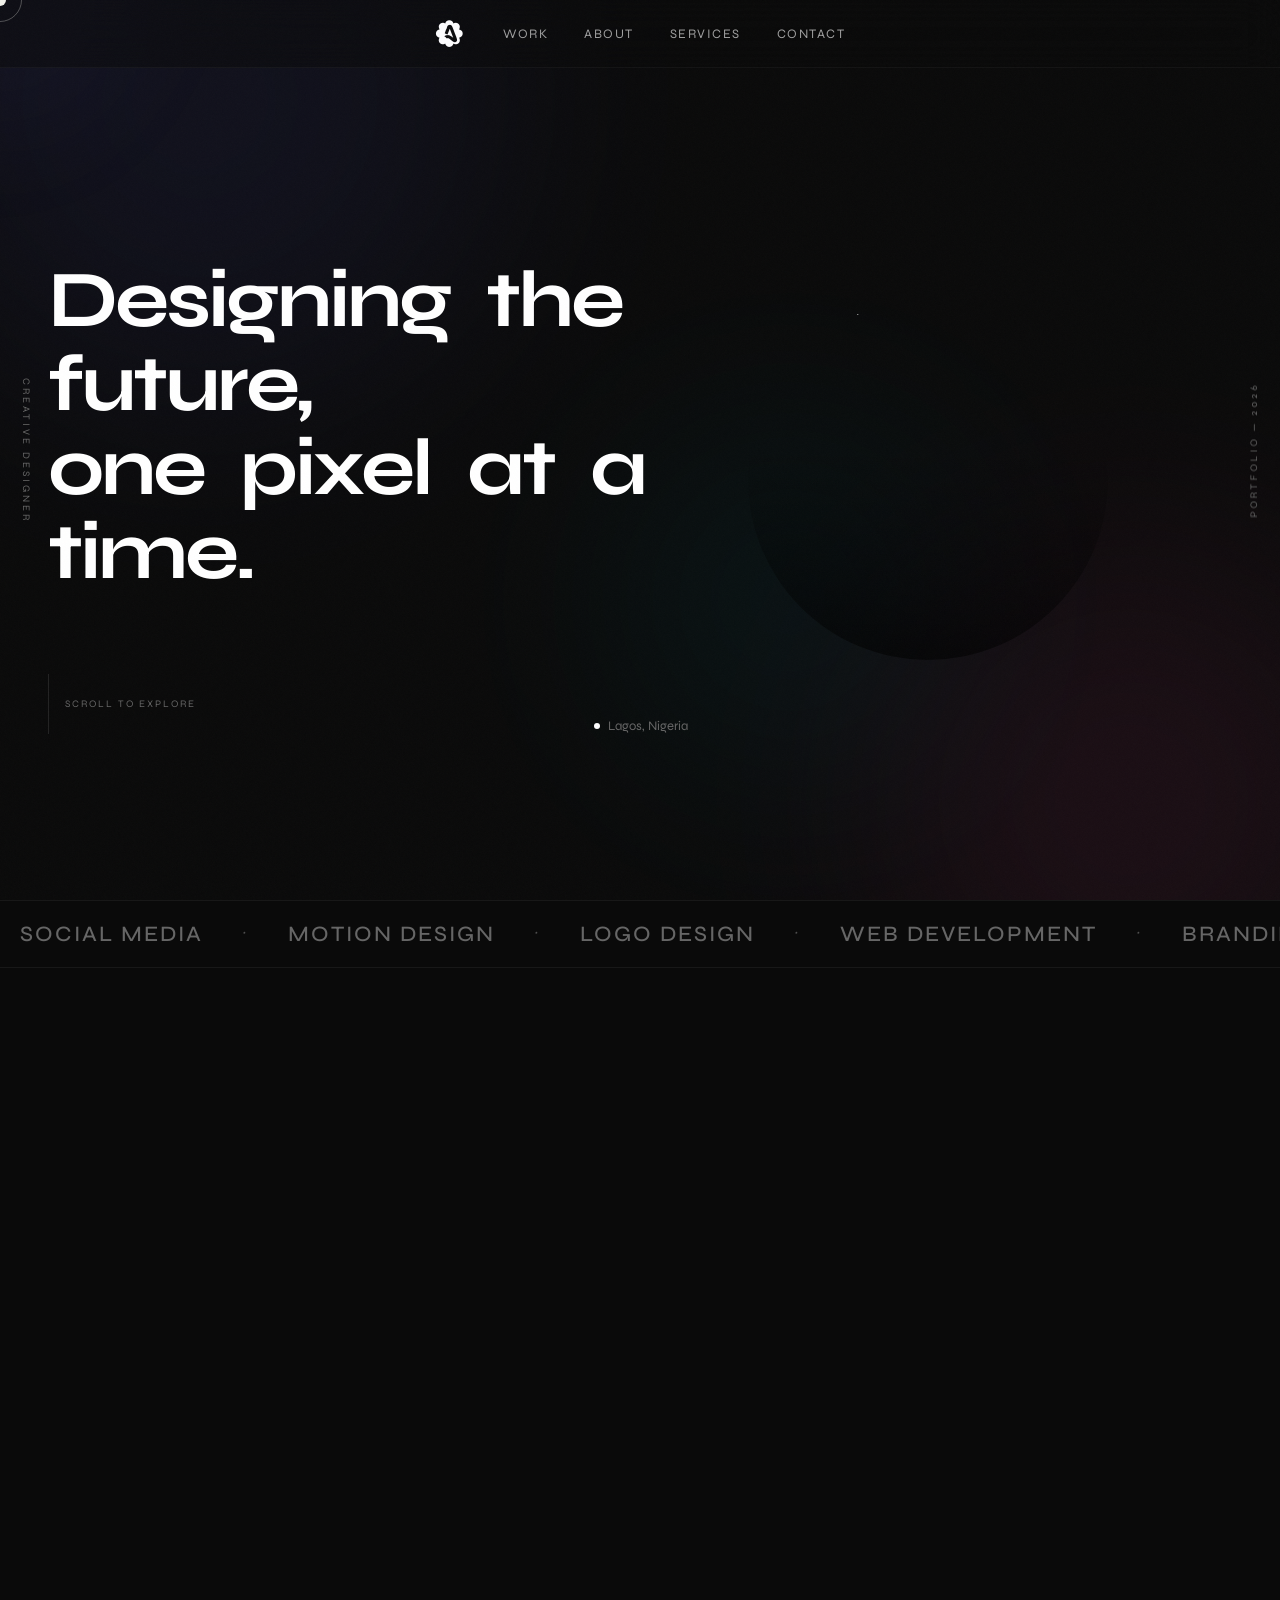
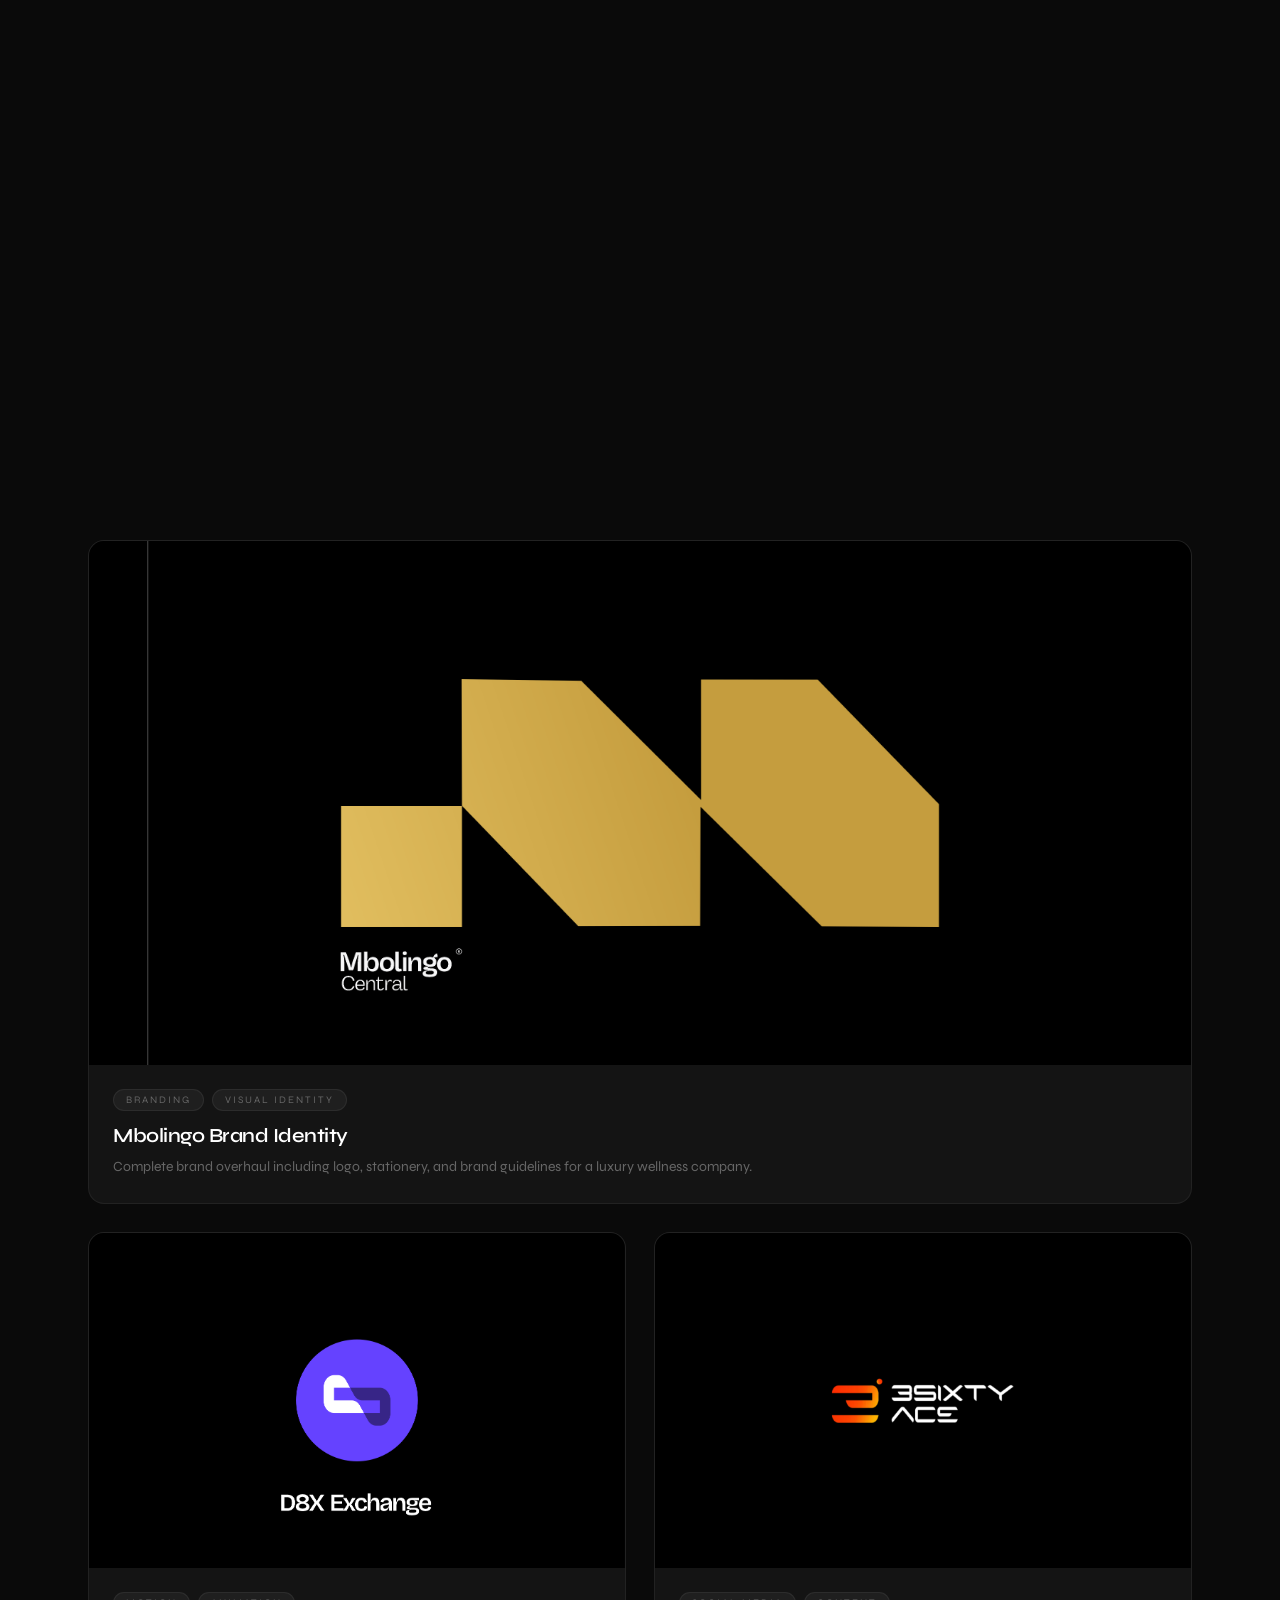
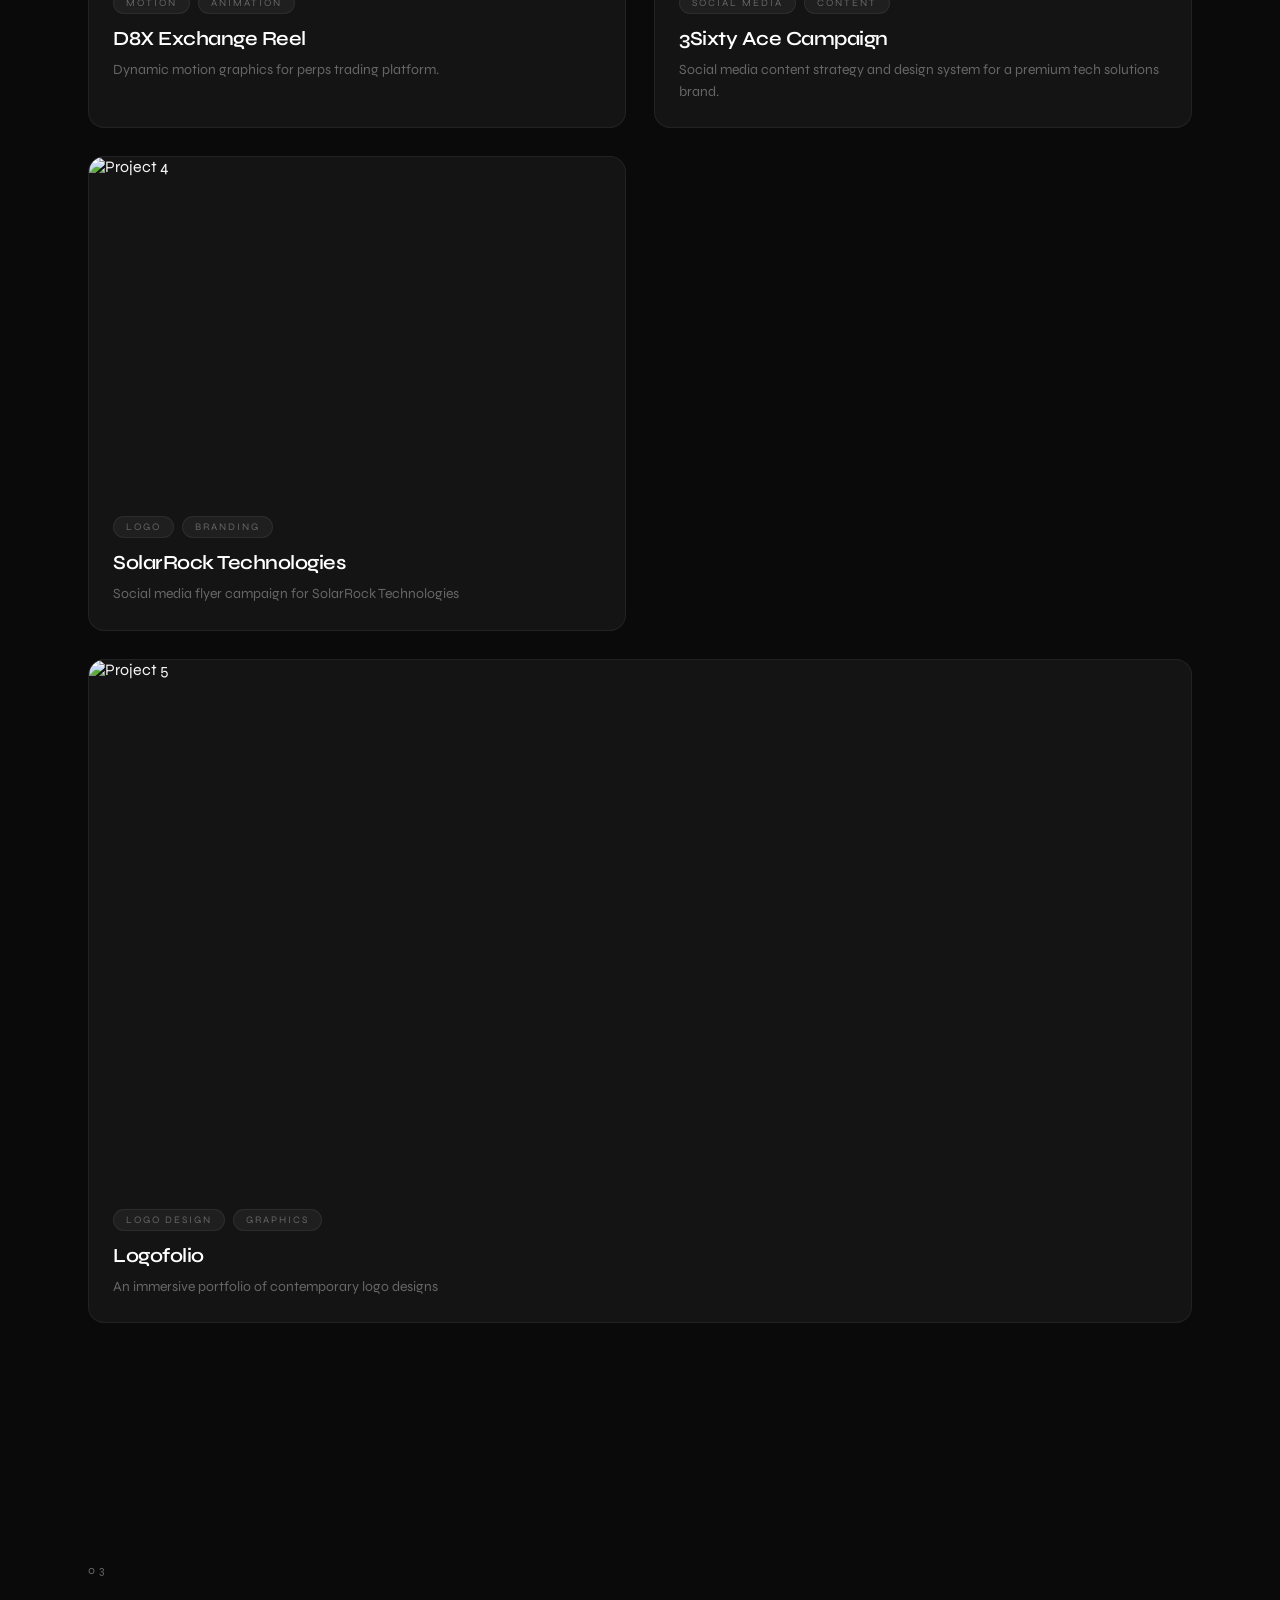
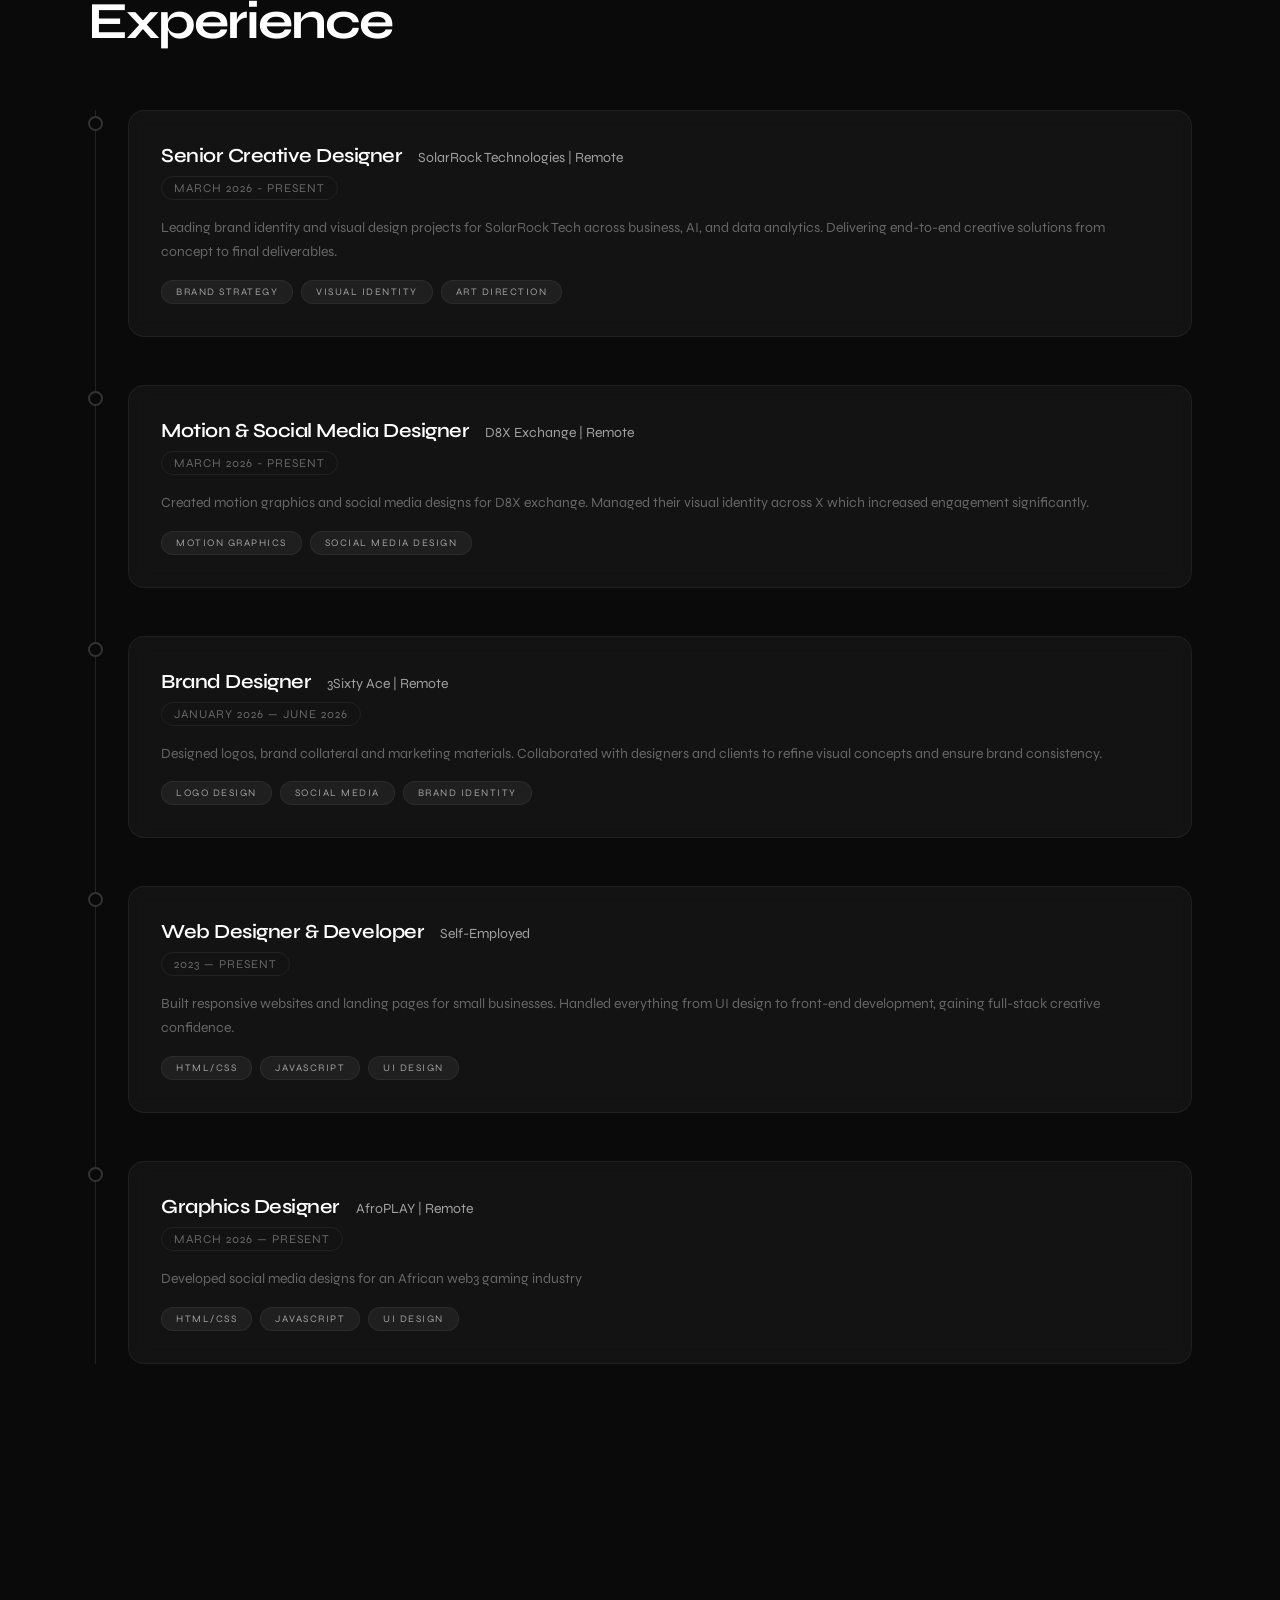
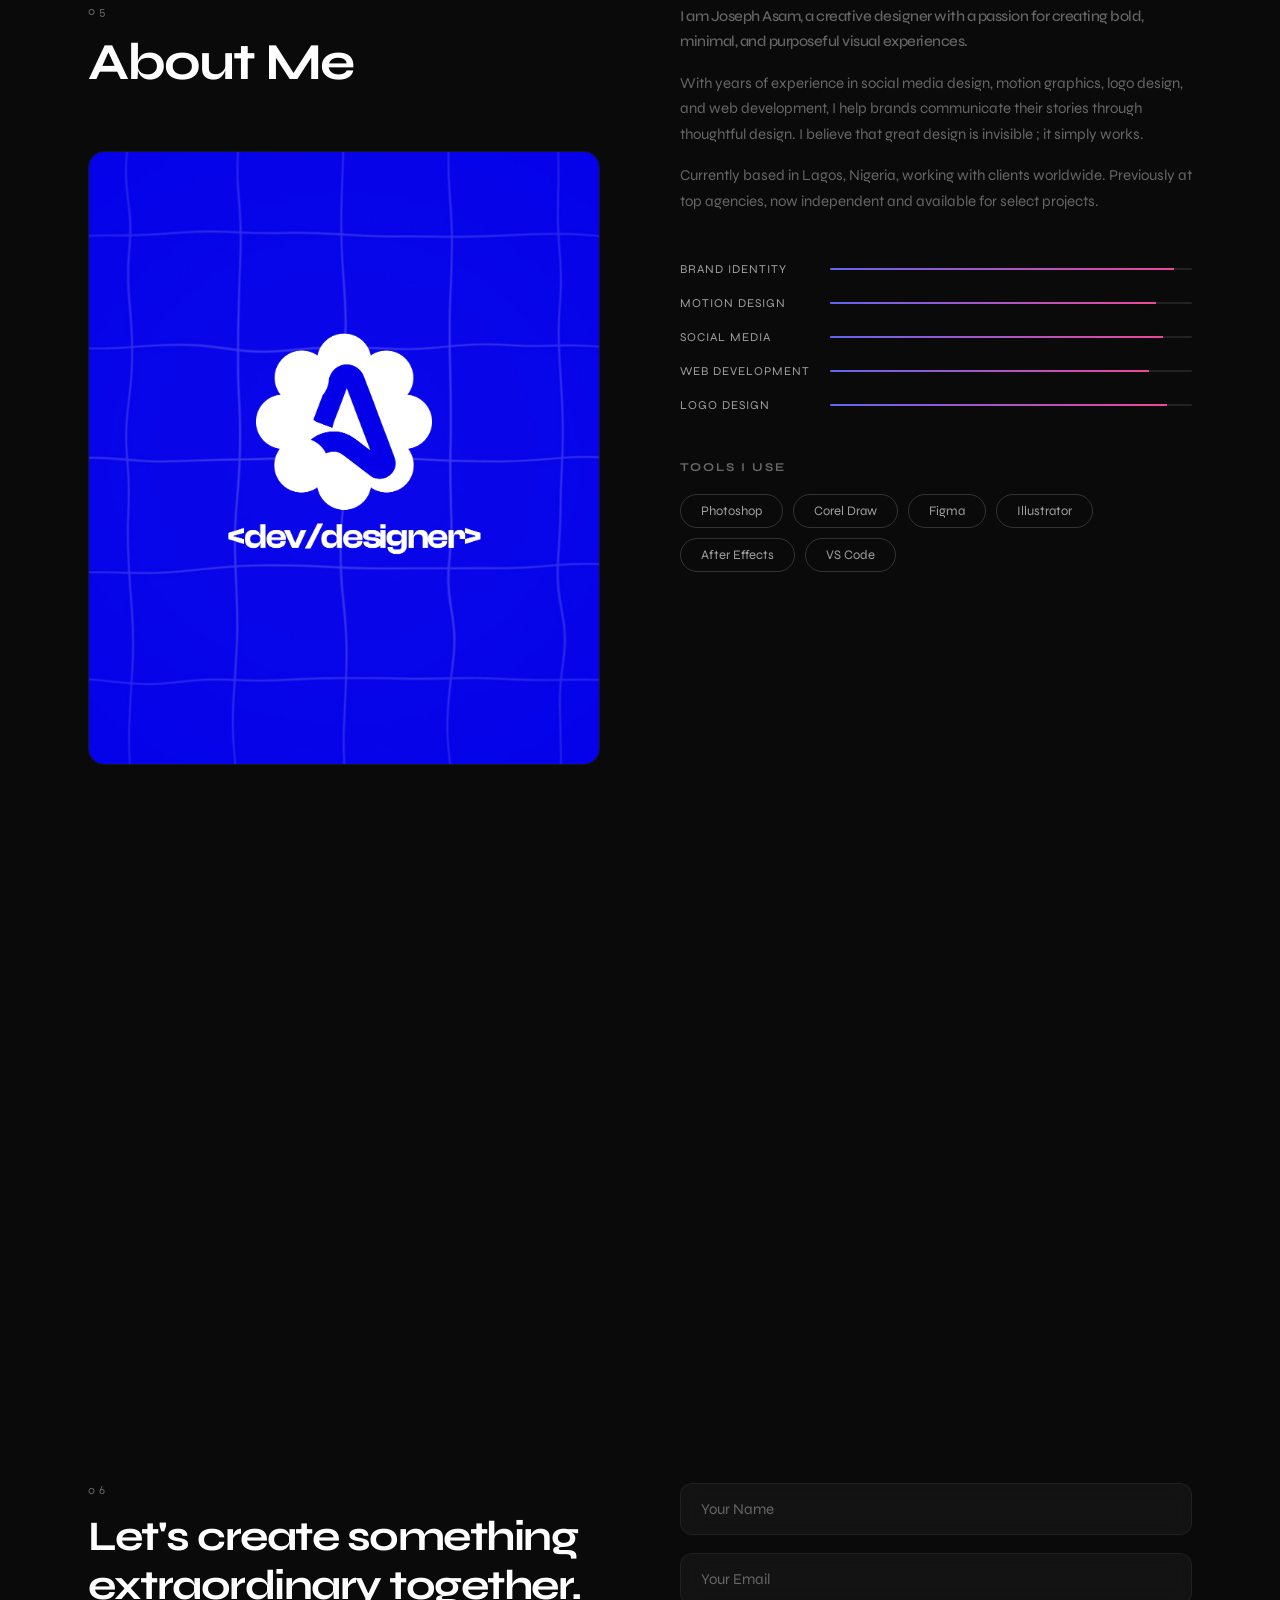
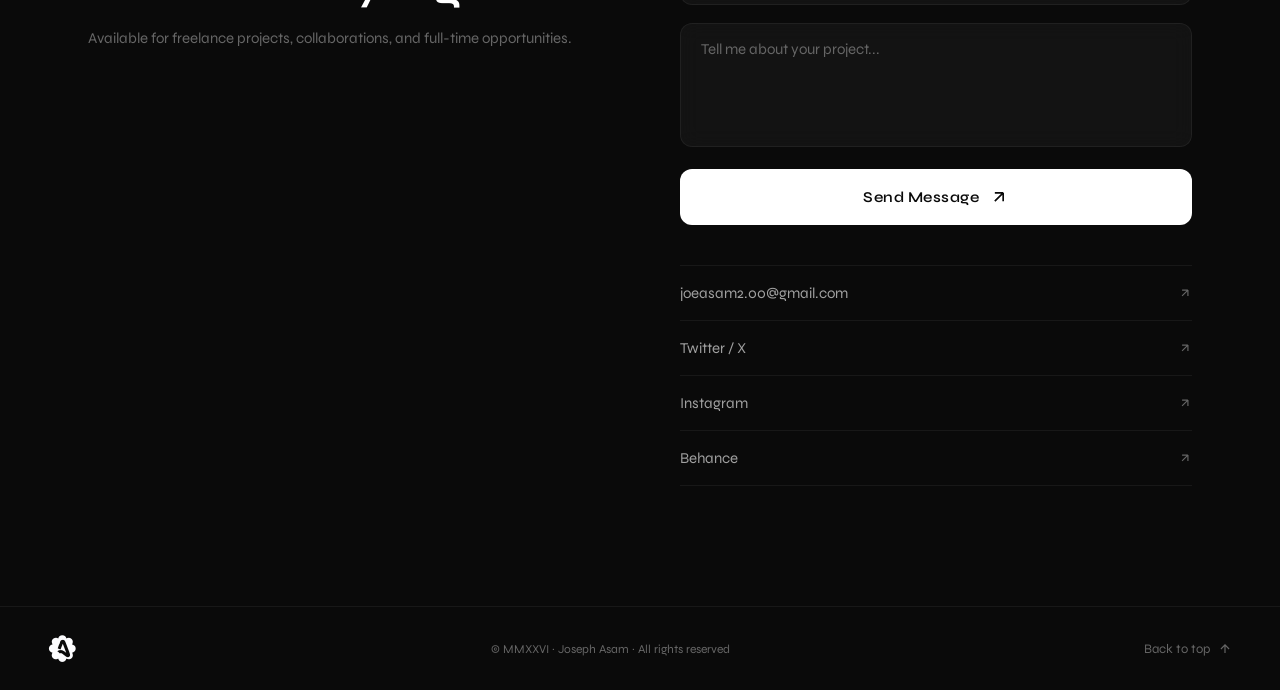
==== index.html @ efc21d0e "tt" ====
<!DOCTYPE html>
<html lang="en">

<head>
  <meta charset="UTF-8" />
  <meta name="viewport" content="width=device-width, initial-scale=1.0" />
  <title>Joseph Asam — Creative Designer | Developer</title>
  <link rel="preconnect" href="https://fonts.googleapis.com">
  <link rel="preconnect" href="https://fonts.gstatic.com" crossorigin>
  <link href="https://fonts.googleapis.com/css2?family=Syne:wght@400..800&display=swap" rel="stylesheet">
  <link rel="stylesheet" href="styles.css" />
</head>

<body>
  <div class="loader" id="loader">
    <div class="loader-inner">
      <div class="loader-line"></div>
      <span class="loader-text" data-text="LOADING">LOADING</span>
    </div>
  </div>

  <div class="cursor" id="cursor">
    <div class="cursor-dot"></div>
  </div>
  <div class="cursor-follower" id="cursor-follower"></div>
  <div class="noise-overlay"></div>
  <div class="glow-orb" id="glow-orb"></div>

  <header class="nav" id="nav">
    <a href="index.html" class="nav-logo magnetic" data-strength="2"><img src="/me-logo.png" alt="" width="50px"></a>
    <nav class="nav-links" id="nav-links">
      <a href="#work" class="nav-link magnetic" data-strength="20">Work</a>
      <a href="#about" class="nav-link magnetic" data-strength="20">About</a>
      <a href="#services" class="nav-link magnetic" data-strength="20">Services</a>
      <a href="#contact" class="nav-link magnetic" data-strength="20">Contact</a>
    </nav>
    <button class="nav-hamburger" id="nav-hamburger" aria-label="Toggle menu">
      <span class="hamburger-line"></span>
      <span class="hamburger-line"></span>
    </button>
  </header>

  <div class="mobile-menu" id="mobile-menu">
    <div class="mobile-menu-inner">
      <a href="#work" class="mobile-link">Work</a>
      <a href="#about" class="mobile-link">About</a>
      <a href="#services" class="mobile-link">Services</a>
      <a href="#contact" class="mobile-link">Contact</a>
      <div class="mobile-menu-footer">
        <a href="mailto:joeasam2.00@gmail.com">joeasam2.00@gmail.com</a>
        <div class="mobile-socials">
          <a href="https://x.com/asam_onchain/" target="_blank">Twitter</a>
          <a href="https://www.instagram.com/asam.onchain/" target="_blank">Instagram</a>
          <a href="https://www.behance.net/joeasam1" target="_blank">Behance</a>
        </div>
      </div>
    </div>
  </div>

  <div class="side-text side-text-left">CREATIVE DESIGNER</div>
  <div class="side-text side-text-right">PORTFOLIO — 2026</div>

  <main>
    <section class="hero" id="hero">
      <div class="hero-bg-shapes">
        <div class="hero-shape hero-shape-1"></div>
        <div class="hero-shape hero-shape-2"></div>
        <div class="hero-shape hero-shape-3"></div>
      </div>
      <div class="hero-content">
        <div class="hero-tag anim-reveal">
          <!-- <span class="hero-tag-line"></span> -->
          <!-- <span>Joseph Asam — Creative Designer & Visual Storyteller</span> -->
        </div>
        <h1 class="hero-title">
          <span class="hero-line anim-reveal">
            <span class="hero-word">Designing</span>
            <span class="hero-word">the</span>
            <span class="hero-word">future,</span>
          </span>
          <span class="hero-line anim-reveal">
            <span class="hero-word">one</span>
            <span class="hero-word">pixel</span>
            <span class="hero-word">at</span>
            <span class="hero-word">a</span>
            <span class="hero-word">time.</span>
          </span>
        </h1>
        <div class="hero-bottom">
          <div class="hero-scroll anim-reveal">
            <div class="scroll-indicator">
              <span class="scroll-line"></span>
            </div>
            <span>Scroll to explore</span>
          </div>
          <div class="hero-location anim-reveal">
            <span class="location-dot"></span>
            Lagos, Nigeria
          </div>
        </div>
      </div>
      
      <div class="hero-image-wrapper anim-reveal">
        <div class="hero-image magnetic" data-strength="40">
          <img src="/ME.png" alt="Joseph Asam" />
          <div class="hero-image-overlay"></div>
        </div>
      </div>


    </section>

    <div class="marquee-section">
      <div class="marquee-track">
        <div class="marquee-content">
          <span>SOCIAL MEDIA</span><span class="marquee-dot">*</span>
          <span>MOTION DESIGN</span><span class="marquee-dot">*</span>
          <span>LOGO DESIGN</span><span class="marquee-dot">*</span>
          <span>WEB DEVELOPMENT</span><span class="marquee-dot">*</span>
          <span>BRANDING</span><span class="marquee-dot">*</span>
          <span>UI/UX DESIGN</span><span class="marquee-dot">*</span>
          <span>SOCIAL MEDIA</span><span class="marquee-dot">*</span>
          <span>MOTION DESIGN</span><span class="marquee-dot">*</span>
          <span>LOGO DESIGN</span><span class="marquee-dot">*</span>
          <span>WEB DEVELOPMENT</span><span class="marquee-dot">*</span>
          <span>BRANDING</span><span class="marquee-dot">*</span>
          <span>UI/UX DESIGN</span><span class="marquee-dot">*</span>
        </div>
      </div>
    </div>

    <section class="section services-section" id="services">
      <div class="section-header">
        <span class="section-number anim-reveal">01</span>
        <h2 class="section-title anim-reveal">What I Do</h2>
      </div>
      <div class="services-grid">
        <div class="service-card anim-reveal">
          <div class="service-icon">
            <svg width="32" height="32" viewBox="0 0 24 24" fill="none" stroke="currentColor" stroke-width="1.5">
              <rect x="3" y="3" width="18" height="18" rx="2" />
              <circle cx="8.5" cy="8.5" r="1.5" />
              <path d="M21 15l-5-5L5 21" />
            </svg>
          </div>
          <h3 class="service-title">Social Media Design</h3>
          <p class="service-desc">Eye-catching posts, stories, reels, and social media strategies that elevate your
            brand presence across all platforms.</p>
        </div>
        <div class="service-card anim-reveal">
          <div class="service-icon">
            <svg width="32" height="32" viewBox="0 0 24 24" fill="none" stroke="currentColor" stroke-width="1.5">
              <polygon points="23 7 16 12 23 17 23 7" />
              <rect x="1" y="5" width="15" height="14" rx="2" />
            </svg>
          </div>
          <h3 class="service-title">Motion Design</h3>
          <p class="service-desc">Dynamic animations, video intros, transitions, and motion graphics that bring your
            brand to life with fluid movement.</p>
        </div>
        <div class="service-card anim-reveal">
          <div class="service-icon">
            <svg width="32" height="32" viewBox="0 0 24 24" fill="none" stroke="currentColor" stroke-width="1.5">
              <circle cx="12" cy="12" r="10" />
              <line x1="2" y1="12" x2="22" y2="12" />
              <path d="M12 2a15.3 15.3 0 0 1 4 10 15.3 15.3 0 0 1-4 10 15.3 15.3 0 0 1-4-10 15.3 15.3 0 0 1 4-10z" />
            </svg>
          </div>
          <h3 class="service-title">Logo Design</h3>
          <p class="service-desc">Memorable, versatile logos and full brand identity systems that capture the essence of
            your business and stand the test of time.</p>
        </div>
        <div class="service-card anim-reveal">
          <div class="service-icon">
            <svg width="32" height="32" viewBox="0 0 24 24" fill="none" stroke="currentColor" stroke-width="1.5">
              <polyline points="16 18 22 12 16 6" />
              <polyline points="8 6 2 12 8 18" />
              <line x1="14" y1="4" x2="10" y2="20" />
            </svg>
          </div>
          <h3 class="service-title">Web Development</h3>
          <p class="service-desc">Fast, responsive, and visually stunning websites built with modern technologies that
            convert visitors into customers.</p>
        </div>
      </div>
    </section>

    <section class="section work-section" id="work">
      <div class="section-header">
        <span class="section-number anim-reveal">02</span>
        <h2 class="section-title anim-reveal">Selected Work</h2>
      </div>
      <div class="projects-grid">
        <a href="project.html?id=mbolingo" class="project-card project-card-large anim-reveal">
          <div class="project-image">
            <img src="/Mbolingo-BRAND GUIDE-cover.png" alt="Project 1" />
            <div class="project-image-overlay">
              <span class="project-view">View Project</span>
            </div>
          </div>
          <div class="project-info">
            <div class="project-tags">
              <span>Branding</span>
              <span>Visual Identity</span>
            </div>
            <h3 class="project-title magnetic" data-strength="15">Mbolingo Brand Identity</h3>
            <p class="project-desc">Complete brand overhaul including logo, stationery, and brand guidelines for a
              luxury wellness company.</p>
          </div>
        </a>
        <a href="project.html?id=d8x" class="project-card anim-reveal">
          <div class="project-image">
            <img src="/d8x cove.png" alt="Project 2" />
            <div class="project-image-overlay">
              <span class="project-view">View Project</span>
            </div>
          </div>
          <div class="project-info">
            <div class="project-tags">
              <span>Motion</span>
              <span>Animation</span>
            </div>
            <h3 class="project-title magnetic" data-strength="15">D8X Exchange Reel</h3>
            <p class="project-desc">Dynamic motion graphics for perps trading platform.</p>
          </div>
        </a>
        <a href="project.html?id=3sixtyace" class="project-card anim-reveal">
          <div class="project-image">
            <img src="/360-cover.png" alt="Project 3" />
            <div class="project-image-overlay">
              <span class="project-view">View Project</span>
            </div>
          </div>
          <div class="project-info">
            <div class="project-tags">
              <span>Social Media</span>
              <span>Content</span>
            </div>
            <h3 class="project-title magnetic" data-strength="15">3Sixty Ace Campaign</h3>
            <p class="project-desc">Social media content strategy and design system for a premium tech solutions brand.
            </p>
          </div>
        </a>

        <a href="project.html?id=solarrock" class="project-card anim-reveal">
          <div class="project-image">
            <img src="https://placehold.co/800x600/0a0a0a/ffffff?text=SolarRock+Technologies" alt="Project 4" />
            <div class="project-image-overlay">
              <span class="project-view">View Project</span>
            </div>
          </div>

          <div class="project-info">
            <div class="project-tags">
              <span>Logo</span>
              <span>Branding</span>
            </div>
            <h3 class="project-title magnetic" data-strength="15">SolarRock Technologies</h3>
            <p class="project-desc">Social media flyer campaign for SolarRock Technologies</p>
          </div>
        </a>

        <a href="project.html?id=logofolio" class="project-card project-card-large anim-reveal">
          <div class="project-image">
            <img src="./src/img/logo/logofolio.png" alt="Project 5" />
            <div class="project-image-overlay">
              <span class="project-view">View Project</span>
            </div>
          </div>
          <div class="project-info">
            <div class="project-tags">
              <span>Logo Design</span>
              <span>Graphics</span>
            </div>
            <h3 class="project-title magnetic" data-strength="15">Logofolio</h3>
            <p class="project-desc">An immersive portfolio of contemporary logo designs</p>
          </div>
        </a>
      </div>
    </section>

    <!-- EXPERIENCE -->

    <section class="section experience-section" id="experience">
      <div class="section-header">
        <span class="section-number anim-reveal">03</span>
        <h2 class="section-title anim-reveal">Experience</h2>
      </div>
      <div class="experience-timeline">
        <div class="timeline-item anim-reveal">
          <div class="timeline-dot"></div>
          <div class="timeline-content">
            <div class="timeline-header">
              <h3 class="timeline-role">Senior Creative Designer</h3>
              <span class="timeline-company">SolarRock Technologies | Remote</span>
            </div>
            <span class="timeline-date">March 2026 - Present</span>
            <p class="timeline-desc">Leading brand identity and visual design projects for SolarRock Tech across business, AI, and data analytics. Delivering end-to-end creative solutions from concept to final deliverables.</p>
            <div class="timeline-tags">
              <span>Brand Strategy</span>
              <span>Visual Identity</span>
              <span>Art Direction</span>
            </div>
          </div>
        </div>
        <div class="timeline-item anim-reveal">
          <div class="timeline-dot"></div>
          <div class="timeline-content">
            <div class="timeline-header">
              <h3 class="timeline-role">Motion & Social Media Designer</h3>
              <span class="timeline-company">D8X Exchange | Remote</span>
            </div>
            <span class="timeline-date">March 2026 - Present</span>
            <p class="timeline-desc">Created motion graphics and social media designs for D8X exchange. Managed their visual identity across X which increased engagement significantly.</p>
            <div class="timeline-tags">
              <span>Motion Graphics</span>
              <span>Social Media Design</span>
              <!-- <span>Content Creation</span> -->
            </div>
          </div>
        </div>
        <div class="timeline-item anim-reveal">
          <div class="timeline-dot"></div>
          <div class="timeline-content">
            <div class="timeline-header">
              <h3 class="timeline-role">Brand Designer</h3>
              <span class="timeline-company">3Sixty Ace | Remote</span>
            </div>
            <span class="timeline-date">January 2026 — June 2026</span>
            <p class="timeline-desc">Designed logos, brand collateral and marketing materials. Collaborated with designers and clients to refine visual concepts and ensure brand consistency.</p>
            <div class="timeline-tags">
              <span>Logo Design</span>
              <span>Social Media</span>
              <span>Brand Identity</span>
            </div>
          </div>
        </div>

        <div class="timeline-item anim-reveal">
          <div class="timeline-dot"></div>
          <div class="timeline-content">
            <div class="timeline-header">
              <h3 class="timeline-role">Web Designer & Developer</h3>
              <span class="timeline-company">Self-Employed</span>
            </div>
            <span class="timeline-date">2023 — Present</span>
            <p class="timeline-desc">Built responsive websites and landing pages for small businesses. Handled everything from UI design to front-end development, gaining full-stack creative confidence.</p>
            <div class="timeline-tags">
              <span>HTML/CSS</span>
              <span>JavaScript</span>
              <span>UI Design</span>
            </div>
          </div>
        </div>

        <div class="timeline-item anim-reveal">
          <div class="timeline-dot"></div>
          <div class="timeline-content">
            <div class="timeline-header">
              <h3 class="timeline-role">Graphics Designer</h3>
              <span class="timeline-company">AfroPLAY | Remote</span>
            </div>
            <span class="timeline-date">March 2026 — Present</span>
            <p class="timeline-desc">Developed social media designs for an African web3 gaming industry</p>
            <div class="timeline-tags">
              <span>HTML/CSS</span>
              <span>JavaScript</span>
              <span>UI Design</span>
            </div>
          </div>
        </div>

      </div>
    </section>

    <section class="section about-section" id="about">
      <div class="about-layout">
        <div class="about-left">
          <div class="section-header">
        <span class="section-number anim-reveal">05</span>
            <h2 class="section-title anim-reveal">About Me</h2>
          </div>
          <div class="about-image anim-reveal">
            <img src="/Asam-cover.png" alt="Studio" />
          </div>
        </div>
        <div class="about-right">
          <div class="about-text anim-reveal">
            <p class="about-lead">I am Joseph Asam, a creative designer with a passion for creating bold, minimal, and
              purposeful visual experiences.</p>
            <p>With years of experience in social media design, motion graphics, logo design, and web development, I
              help brands communicate their stories through thoughtful design. I believe that great design is invisible
              ; it simply works.</p>
            <p>Currently based in Lagos, Nigeria, working with clients worldwide. Previously at top agencies, now
              independent and available for select projects.</p>
          </div>
          <div class="about-skills anim-reveal">
            <div class="skill-item">
              <span class="skill-name">Brand Identity</span>
              <div class="skill-bar">
                <div class="skill-fill" data-width="95"></div>
              </div>
            </div>
            <div class="skill-item">
              <span class="skill-name">Motion Design</span>
              <div class="skill-bar">
                <div class="skill-fill" data-width="90"></div>
              </div>
            </div>
            <div class="skill-item">
              <span class="skill-name">Social Media</span>
              <div class="skill-bar">
                <div class="skill-fill" data-width="92"></div>
              </div>
            </div>
            <div class="skill-item">
              <span class="skill-name">Web Development</span>
              <div class="skill-bar">
                <div class="skill-fill" data-width="88"></div>
              </div>
            </div>
            <div class="skill-item">
              <span class="skill-name">Logo Design</span>
              <div class="skill-bar">
                <div class="skill-fill" data-width="93"></div>
              </div>
            </div>
          </div>
          <div class="about-tools anim-reveal">
            <h4>Tools I Use</h4>
            <div class="tools-grid">
              <span>Photoshop</span>
              <span>Corel Draw</span>
              <span>Figma</span>
              <span>Illustrator</span>
              <span>After Effects</span>
              <!-- <span>Blender</span> -->
              <!-- <span>Framer</span> -->
              <span>VS Code</span>
            </div>
          </div>
        </div>
      </div>
    </section>

    <section class="section testimonial-section">
      <div class="testimonial-inner">
        <span class="section-number anim-reveal">04</span>
        <blockquote class="testimonial-quote anim-reveal">
          "Working with Joseph was transformative. The brand identity delivered was beyond our expectations — minimal,
          striking, and perfectly aligned with our vision."
        </blockquote>
        <div class="testimonial-author anim-reveal">
          <span class="author-name">— Faith</span>
          <span class="author-role">V.A., SolarRock Tech</span>
        </div>
      </div>
    </section>

    <section class="section contact-section" id="contact">
      <div class="contact-layout">
        <div class="contact-left">
          <span class="section-number anim-reveal">06</span>
          <h2 class="contact-title anim-reveal">Let's create something extraordinary together.</h2>
          <p class="contact-subtitle anim-reveal">Available for freelance projects, collaborations, and full-time
            opportunities.</p>
        </div>
        <div class="contact-right">
          <form class="contact-form" id="contact-form">
            <div class="form-group anim-reveal">
              <input type="text" name="name" placeholder="Your Name" required />
            </div>
            <div class="form-group anim-reveal">
              <input type="email" name="email" placeholder="Your Email" required />
            </div>
            <div class="form-group anim-reveal">
              <textarea name="message" placeholder="Tell me about your project..." rows="5" required></textarea>
            </div>
            <button type="submit" class="submit-btn magnetic anim-reveal" data-strength="15">
              <span class="btn-text">Send Message</span>
              <span class="btn-loading">Sending...</span>
              <span class="btn-success">Sent!</span>
              <svg class="btn-arrow" width="20" height="20" viewBox="0 0 24 24" fill="none" stroke="currentColor"
                stroke-width="2">
                <path d="M7 17L17 7M17 7H7M17 7V17" />
              </svg>
            </button>
          </form>
          <div class="contact-links anim-reveal">
            <a href="mailto:joeasam2.00@gmail.com" class="contact-link magnetic" data-strength="12">
              <span>joeasam2.00@gmail.com</span>
              <svg width="14" height="14" viewBox="0 0 24 24" fill="none" stroke="currentColor" stroke-width="2">
                <path d="M7 17L17 7M17 7H7M17 7V17" />
              </svg>
            </a>
            <a href="https://x.com/asam_onchain" target="_blank" class="contact-link magnetic" data-strength="12">
              <span>Twitter / X</span>
              <svg width="14" height="14" viewBox="0 0 24 24" fill="none" stroke="currentColor" stroke-width="2">
                <path d="M7 17L17 7M17 7H7M17 7V17" />
              </svg>
            </a>
            <a href="https://www.instagram.com/asam.onchain/" target="_blank" class="contact-link magnetic" data-strength="12">
              <span>Instagram</span>
              <svg width="14" height="14" viewBox="0 0 24 24" fill="none" stroke="currentColor" stroke-width="2">
                <path d="M7 17L17 7M17 7H7M17 7V17" />
              </svg>
            </a>
            <a href="https://www.behance.net/joeasam1" target="_blank" class="contact-link magnetic" data-strength="12">
              <span>Behance</span>
              <svg width="14" height="14" viewBox="0 0 24 24" fill="none" stroke="currentColor" stroke-width="2">
                <path d="M7 17L17 7M17 7H7M17 7V17" />
              </svg>
            </a>
          </div>
        </div>
      </div>
    </section>

    <footer class="footer">
      <div class="footer-inner">
        <div class="footer-left">
          <span class="footer-logo magnetic" data-strength="25"><img src="./me-logo.png" alt=""></span>
        </div>
        <div class="footer-center">
          <p>&copy;  MMXXVI · Joseph Asam · All rights reserved</p>
        </div>
        <div class="footer-right">
          <a href="#hero" class="back-to-top magnetic" data-strength="20">
            <span>Back to top</span>
            <svg width="14" height="14" viewBox="0 0 24 24" fill="none" stroke="currentColor" stroke-width="2">
              <path d="M12 19V5M5 12l7-7 7 7" />
            </svg>
          </a>
        </div>
      </div>
    </footer>
  </main>

  <script src="script.js"></script>
</body>

</html>
---- styles.css ----
/* RESET */
*,
*::before,
*::after {
  box-sizing: border-box;
  margin: 0;
  padding: 0
}

:root {
  --bg: #0a0a0a;
  --bg-card: #141414;
  --surface: #1c1c1c;
  --border: rgba(255, 255, 255, 0.06);
  --border-hover: rgba(255, 255, 255, 0.12);
  --text-primary: #f5f5f5;
  --text-secondary: #a0a0a0;
  --text-muted: #666;
  --accent: #e8e8e8;
  --glass-bg: rgba(255, 255, 255, 0.04);
  --glass-border: rgba(255, 255, 255, 0.08);
  --glass-blur: 20px;
  --font-main: 'Syne', sans-serif;
  --font-display: 'Syne', sans-serif;
  --ease-out-expo: cubic-bezier(0.16, 1, 0.3, 1);
}

html {
  scroll-behavior: smooth;
  scrollbar-width: thin;
  scrollbar-color: #333 #0a0a0a
}

body {
  font-family: var(--font-main);
  background: var(--bg);
  color: var(--text-primary);
  overflow-x: hidden;
  cursor: none;
  -webkit-font-smoothing: antialiased;
}

a {
  text-decoration: none;
  color: inherit;
  cursor: none
}

button {
  cursor: none
}

img {
  display: block;
  width: 100%;
  height: 100%;
  object-fit: cover
}

::selection {
  background: rgba(255, 255, 255, 0.15);
  color: #fff
}

::-webkit-scrollbar {
  width: 5px
}

::-webkit-scrollbar-track {
  background: #0a0a0a
}

::-webkit-scrollbar-thumb {
  background: #333;
  border-radius: 10px
}

/* LOADER */
.loader {
  position: fixed;
  inset: 0;
  z-index: 9999;
  background: #0a0a0a;
  display: flex;
  align-items: center;
  justify-content: center;
  transition: opacity .8s var(--ease-out-expo), visibility .8s
}

.loader.hidden {
  opacity: 0;
  visibility: hidden;
  pointer-events: none
}

.loader-inner {
  display: flex;
  flex-direction: column;
  align-items: center;
  gap: 28px
}

.loader-text {
  font-family: var(--font-display);
  color: #fff;
  font-size: 13px;
  letter-spacing: 10px;
  font-weight: 300
}

.loader-line {
  width: 120px;
  height: 1px;
  background: #222;
  position: relative;
  overflow: hidden
}

.loader-line::after {
  content: '';
  position: absolute;
  left: -100%;
  top: 0;
  width: 100%;
  height: 100%;
  background: #fff;
  animation: loaderSlide 1.2s ease-in-out infinite
}

@keyframes loaderSlide {
  0% {
    left: -100%
  }

  50% {
    left: 0
  }

  100% {
    left: 100%
  }
}

/* CUSTOM CURSOR */
.cursor {
  position: fixed;
  top: 0;
  left: 0;
  width: 12px;
  height: 12px;
  background: #fff;
  border-radius: 50%;
  pointer-events: none;
  z-index: 10000;
  mix-blend-mode: difference;
  transform: translate(-50%, -50%);
  transition: width .35s var(--ease-out-expo), height .35s var(--ease-out-expo), background .3s
}

.cursor.hover {
  width: 60px;
  height: 60px;
  background: rgba(255, 255, 255, 0.2)
}

.cursor-follower {
  position: fixed;
  top: 0;
  left: 0;
  width: 44px;
  height: 44px;
  border: 1px solid rgba(255, 255, 255, 0.3);
  border-radius: 50%;
  pointer-events: none;
  z-index: 9999;
  mix-blend-mode: difference;
  transform: translate(-50%, -50%);
  transition: width .5s var(--ease-out-expo), height .5s var(--ease-out-expo), border-color .3s, border-width .3s
}

.cursor-follower.hover {
  width: 80px;
  height: 80px;
  border-color: rgba(255, 255, 255, 0.5);
  border-width: 2px
}

@media(max-width:768px) {

  .cursor,
  .cursor-follower {
    display: none
  }

  body,
  a,
  button {
    cursor: auto
  }
}

/* GLOW ORB */
.glow-orb {
  position: fixed;
  width: 400px;
  height: 400px;
  border-radius: 50%;
  background: radial-gradient(circle, rgba(120, 120, 255, 0.06) 0%, transparent 70%);
  pointer-events: none;
  z-index: 1;
  transform: translate(-50%, -50%);
  transition: left .8s var(--ease-out-expo), top .8s var(--ease-out-expo);
  filter: blur(40px)
}

/* NOISE OVERLAY */
.noise-overlay {
  position: fixed;
  inset: 0;
  z-index: 9000;
  pointer-events: none;
  opacity: 0.025;
  background-image: url("data:image/svg+xml,%3Csvg viewBox='0 0 256 256' xmlns='http://www.w3.org/2000/svg'%3E%3Cfilter id='n'%3E%3CfeTurbulence type='fractalNoise' baseFrequency='0.9' numOctaves='4' stitchTiles='stitch'/%3E%3C/filter%3E%3Crect width='100%25' height='100%25' filter='url(%23n)'/%3E%3C/svg%3E");
  background-repeat: repeat;
  background-size: 128px 128px
}

/* NAV - GLASSMORPHISM */
.nav {
  position: fixed;
  top: 0;
  left: 0;
  right: 0;
  z-index: 1000;
  display: flex;
  justify-content: center;
  align-items: center;
  padding: 20px 48px;
  background: rgba(10, 10, 10, 0.5);
  backdrop-filter: blur(var(--glass-blur));
  -webkit-backdrop-filter: blur(var(--glass-blur));
  border-bottom: 1px solid rgba(255, 255, 255, 0.04);
  transition: padding .5s var(--ease-out-expo), border-color .4s, background .5s
}

.nav.scrolled {
  padding: 14px 48px;
  border-bottom: 1px solid rgba(255, 255, 255, 0.08);
  background: rgba(10, 10, 10, 0.75)
}

.nav-logo {
  font-family: var(--font-display);
  font-size: 22px;
  font-weight: 700;
  color: #fff;
  letter-spacing: -1px;
  margin-right: 40px
}

.nav-links {
  display: flex;
  gap: 36px
}

.nav-link {
  font-size: 13px;
  font-weight: 400;
  color: var(--text-secondary);
  letter-spacing: 1.5px;
  text-transform: uppercase;
  position: relative;
  transition: color .3s
}

.nav-link:hover {
  color: #fff
}

.nav-link::after {
  content: '';
  position: absolute;
  bottom: -4px;
  left: 0;
  width: 0;
  height: 1px;
  background: #fff;
  transition: width .4s var(--ease-out-expo)
}

.nav-link:hover::after {
  width: 100%
}

/* HAMBURGER */
.nav-hamburger {
  display: none;
  flex-direction: column;
  justify-content: center;
  gap: 6px;
  width: 32px;
  height: 32px;
  background: none;
  border: none;
  padding: 0;
  position: absolute;
  right: 48px;
  z-index: 1100
}

.hamburger-line {
  width: 100%;
  height: 2px;
  background: #fff;
  border-radius: 2px;
  transition: transform .4s var(--ease-out-expo), opacity .3s
}

.nav-hamburger.active .hamburger-line:first-child {
  transform: translateY(4px) rotate(45deg)
}

.nav-hamburger.active .hamburger-line:last-child {
  transform: translateY(-4px) rotate(-45deg)
}

/* MOBILE MENU */
.mobile-menu {
  position: fixed;
  inset: 0;
  z-index: 999;
  background: rgba(10, 10, 10, 0.95);
  backdrop-filter: blur(30px);
  -webkit-backdrop-filter: blur(30px);
  display: flex;
  align-items: center;
  justify-content: center;
  opacity: 0;
  visibility: hidden;
  transition: opacity .6s var(--ease-out-expo), visibility .6s
}

.mobile-menu.active {
  opacity: 1;
  visibility: visible
}

.mobile-menu-inner {
  text-align: center;
  display: flex;
  flex-direction: column;
  gap: 28px
}

.mobile-link {
  font-family: var(--font-display);
  font-size: clamp(36px, 8vw, 56px);
  font-weight: 700;
  color: #fff;
  letter-spacing: -1px;
  display: block;
  opacity: 0;
  transform: translateY(30px);
  transition: opacity .5s, transform .5s var(--ease-out-expo), color .3s
}

.mobile-menu.active .mobile-link {
  opacity: 1;
  transform: translateY(0)
}

.mobile-menu.active .mobile-link:nth-child(1) {
  transition-delay: .1s
}

.mobile-menu.active .mobile-link:nth-child(2) {
  transition-delay: .15s
}

.mobile-menu.active .mobile-link:nth-child(3) {
  transition-delay: .2s
}

.mobile-menu.active .mobile-link:nth-child(4) {
  transition-delay: .25s
}

.mobile-link:hover {
  color: var(--text-secondary)
}

.mobile-menu-footer {
  margin-top: 40px;
  display: flex;
  flex-direction: column;
  gap: 16px;
  align-items: center;
  opacity: 0;
  transition: opacity .5s .35s
}

.mobile-menu.active .mobile-menu-footer {
  opacity: 1
}

.mobile-menu-footer a {
  color: var(--text-muted);
  font-size: 14px;
  transition: color .3s
}

.mobile-menu-footer a:hover {
  color: #fff
}

.mobile-socials {
  display: flex;
  gap: 24px
}

/* SIDE TEXT */
.side-text {
  position: fixed;
  z-index: 50;
  font-size: 10px;
  letter-spacing: 3px;
  text-transform: uppercase;
  color: var(--text-muted);
  writing-mode: vertical-rl
}

.side-text-left {
  left: 20px;
  top: 50%;
  transform: translateY(-50%)
}

.side-text-right {
  right: 20px;
  top: 50%;
  transform: translateY(-50%) rotate(180deg)
}

@media(max-width:1024px) {
  .side-text {
    display: none
  }
}

/* HERO */
.hero {
  min-height: 100vh;
  display: flex;
  align-items: center;
  padding: 140px 48px 80px;
  position: relative;
  overflow: hidden;
  gap: 60px
}

.hero-bg-shapes {
  position: absolute;
  inset: 0;
  overflow: hidden;
  z-index: 0
}

.hero-shape {
  position: absolute;
  border-radius: 50%;
  filter: blur(120px);
  opacity: 0.08
}

.hero-shape-1 {
  width: 600px;
  height: 600px;
  background: #6366f1;
  top: -200px;
  left: -100px;
  animation: floatShape 20s ease-in-out infinite
}

.hero-shape-2 {
  width: 500px;
  height: 500px;
  background: #ec4899;
  bottom: -150px;
  right: -100px;
  animation: floatShape 25s ease-in-out infinite reverse
}

.hero-shape-3 {
  width: 300px;
  height: 300px;
  background: #06b6d4;
  top: 50%;
  left: 50%;
  animation: floatShape 18s ease-in-out infinite 5s
}

@keyframes floatShape {

  0%,
  100% {
    transform: translate(0, 0) scale(1)
  }

  25% {
    transform: translate(30px, -40px) scale(1.05)
  }

  50% {
    transform: translate(-20px, 30px) scale(0.95)
  }

  75% {
    transform: translate(40px, 20px) scale(1.02)
  }
}

.hero-content {
  flex: 1;
  max-width: 640px;
  position: relative;
  z-index: 2
}

.hero-tag {
  display: flex;
  align-items: center;
  gap: 16px;
  font-size: 11px;
  letter-spacing: 3px;
  text-transform: uppercase;
  color: var(--text-muted);
  margin-bottom: 32px;
  font-weight: 400
}

.hero-tag-line {
  width: 40px;
  height: 1px;
  background: var(--text-muted)
}

.hero-title {
  font-family: var(--font-display);
  font-size: clamp(38px, 6.5vw, 80px);
  font-weight: 700;
  line-height: 1.05;
  letter-spacing: -3px;
  color: #fff
}

.hero-line {
  display: block;
  overflow: hidden
}

.hero-word {
  display: inline-block;
  margin-right: 0.25em
}

.hero-bottom {
  display: flex;
  justify-content: space-between;
  align-items: flex-end;
  margin-top: 80px
}

.hero-scroll {
  display: flex;
  align-items: center;
  gap: 16px;
  font-size: 10px;
  letter-spacing: 2px;
  text-transform: uppercase;
  color: var(--text-muted)
}

.scroll-indicator {
  width: 1px;
  height: 60px;
  background: #222;
  position: relative;
  overflow: hidden
}

.scroll-line {
  position: absolute;
  top: -100%;
  left: 0;
  width: 100%;
  height: 100%;
  background: #fff;
  animation: scrollDown 2s ease-in-out infinite
}

@keyframes scrollDown {
  0% {
    top: -100%
  }

  50% {
    top: 100%
  }

  100% {
    top: 100%
  }
}

.hero-location {
  display: flex;
  align-items: center;
  gap: 8px;
  font-size: 13px;
  color: var(--text-muted)
}

.location-dot {
  width: 6px;
  height: 6px;
  background: #fff;
  border-radius: 50%;
  animation: pulse 2s ease-in-out infinite
}

@keyframes pulse {

  0%,
  100% {
    opacity: 1;
    transform: scale(1)
  }

  50% {
    opacity: .5;
    transform: scale(1.5)
  }
}

.hero-image-wrapper {
  width: 360px;
  height: 360px;
  flex-shrink: 0;
  z-index: 1
}

.hero-image {
  width: 100%;
  height: 100%;
  position: relative;
  overflow: hidden;
  border-radius: 50%;
  transition: transform .4s var(--ease-out-expo)
}

.hero-image-overlay {
  position: absolute;
  inset: 0;
  background: linear-gradient(180deg, transparent 40%, rgba(0, 0, 0, 0.6) 100%)
}

/* MARQUEE */
.marquee-section {
  padding: 20px 0;
  border-top: 1px solid var(--border);
  border-bottom: 1px solid var(--border);
  overflow: hidden
}

.marquee-track {
  display: flex;
  width: max-content;
  animation: marquee 30s linear infinite
}

.marquee-content {
  display: flex;
  align-items: center;
  gap: 0;
  white-space: nowrap
}

.marquee-content span {
  font-family: var(--font-display);
  font-size: clamp(14px, 2vw, 22px);
  font-weight: 500;
  letter-spacing: 2px;
  text-transform: uppercase;
  color: var(--text-muted);
  padding: 0 20px;
  transition: color .3s
}

.marquee-content span:hover {
  color: #fff
}

.marquee-dot {
  font-size: 6px !important;
  color: var(--text-muted) !important
}

@keyframes marquee {
  0% {
    transform: translateX(0)
  }

  100% {
    transform: translateX(-50%)
  }
}

/* SECTIONS */
.section {
  padding: 120px 48px;
  max-width: 1200px;
  margin: 0 auto
}

.section-header {
  margin-bottom: 60px
}

.section-number {
  font-family: var(--font-display);
  font-size: 12px;
  letter-spacing: 4px;
  color: var(--text-muted);
  display: block;
  margin-bottom: 16px
}

.section-title {
  font-family: var(--font-display);
  font-size: clamp(28px, 5vw, 52px);
  font-weight: 700;
  letter-spacing: -2px;
  line-height: 1.1;
  color: #fff
}

/* SERVICES */
.services-grid {
  display: grid;
  grid-template-columns: repeat(2, 1fr);
  gap: 24px
}

.service-card {
  padding: 40px 32px;
  border: 1px solid var(--border);
  border-radius: 16px;
  background: var(--glass-bg);
  backdrop-filter: blur(10px);
  -webkit-backdrop-filter: blur(10px);
  transition: transform .5s var(--ease-out-expo), border-color .4s, background .4s
}

.service-card:hover {
  transform: translateY(-6px);
  border-color: var(--border-hover);
  background: rgba(255, 255, 255, 0.06)
}

.service-icon {
  width: 56px;
  height: 56px;
  display: flex;
  align-items: center;
  justify-content: center;
  border: 1px solid var(--border);
  border-radius: 14px;
  margin-bottom: 24px;
  color: var(--text-secondary);
  transition: border-color .3s, color .3s
}

.service-card:hover .service-icon {
  border-color: var(--border-hover);
  color: #fff
}

.service-title {
  font-family: var(--font-display);
  font-size: 20px;
  font-weight: 600;
  letter-spacing: -0.5px;
  margin-bottom: 12px;
  color: #fff
}

.service-desc {
  font-size: 14px;
  line-height: 1.7;
  color: var(--text-muted)
}

@media(max-width:768px) {
  .services-grid {
    grid-template-columns: 1fr
  }
}

/* PROJECTS */
.projects-grid {
  display: grid;
  grid-template-columns: repeat(2, 1fr);
  gap: 28px
}

.project-card {
  display: block;
  border-radius: 16px;
  overflow: hidden;
  background: var(--bg-card);
  border: 1px solid var(--border);
  transition: transform .6s var(--ease-out-expo), box-shadow .6s var(--ease-out-expo), border-color .4s
}

.project-card:hover {
  transform: translateY(-8px);
  box-shadow: 0 30px 60px rgba(0, 0, 0, 0.3);
  border-color: var(--border-hover)
}

.project-card-large {
  grid-column: span 2
}

.project-image {
  position: relative;
  overflow: hidden;
  aspect-ratio: 16/10
}

.project-card-large .project-image {
  aspect-ratio: 21/10
}

.project-image img {
  transition: transform 1.2s var(--ease-out-expo)
}

.project-card:hover .project-image img {
  transform: scale(1.05)
}

.project-image-overlay {
  position: absolute;
  inset: 0;
  background: rgba(0, 0, 0, 0.5);
  display: flex;
  align-items: center;
  justify-content: center;
  opacity: 0;
  transition: opacity .5s
}

.project-card:hover .project-image-overlay {
  opacity: 1
}

.project-view {
  color: #fff;
  font-size: 12px;
  letter-spacing: 3px;
  text-transform: uppercase;
  border: 1px solid rgba(255, 255, 255, 0.3);
  padding: 12px 32px;
  border-radius: 100px;
  transition: background .3s, border-color .3s
}

.project-card:hover .project-view:hover {
  background: #fff;
  color: #0a0a0a;
  border-color: #fff
}

.project-info {
  padding: 24px
}

.project-tags {
  display: flex;
  gap: 8px;
  margin-bottom: 12px;
  flex-wrap: wrap
}

.project-tags span {
  font-size: 10px;
  letter-spacing: 2px;
  text-transform: uppercase;
  color: var(--text-muted);
  background: rgba(255, 255, 255, 0.05);
  padding: 4px 12px;
  border-radius: 100px;
  border: 1px solid var(--border)
}

.project-title {
  font-family: var(--font-display);
  font-size: 20px;
  font-weight: 600;
  letter-spacing: -0.5px;
  margin-bottom: 8px;
  color: #fff
}

.project-desc {
  font-size: 14px;
  line-height: 1.6;
  color: var(--text-muted)
}

/* ABOUT */
.about-layout {
  display: grid;
  grid-template-columns: 1fr 1fr;
  gap: 80px;
  align-items: start
}

.about-image {
  border-radius: 16px;
  overflow: hidden;
  aspect-ratio: 5/6;
  border: 1px solid var(--border)
}

.about-lead {
  font-family: var(--font-display);
  font-size: 20px;
  font-weight: 500;
  line-height: 1.4;
  letter-spacing: -0.5px;
  margin-bottom: 24px;
  color: #fff
}

.about-text p {
  font-size: 15px;
  line-height: 1.7;
  color: var(--text-muted);
  margin-bottom: 16px
}

.about-skills {
  margin-top: 48px
}

.skill-item {
  display: flex;
  align-items: center;
  gap: 20px;
  margin-bottom: 20px
}

.skill-name {
  font-size: 12px;
  letter-spacing: 1px;
  text-transform: uppercase;
  color: var(--text-secondary);
  min-width: 130px;
  flex-shrink: 0
}

.skill-bar {
  flex: 1;
  height: 2px;
  background: #222;
  border-radius: 1px;
  overflow: hidden
}

.skill-fill {
  height: 100%;
  background: linear-gradient(90deg, #6366f1, #ec4899);
  width: 0;
  transition: width 1.5s var(--ease-out-expo)
}

.about-tools {
  margin-top: 48px
}

.about-tools h4 {
  font-size: 12px;
  letter-spacing: 2px;
  text-transform: uppercase;
  color: var(--text-muted);
  margin-bottom: 20px
}

.tools-grid {
  display: flex;
  flex-wrap: wrap;
  gap: 10px
}

.tools-grid span {
  font-size: 13px;
  padding: 8px 20px;
  border: 1px solid #333;
  border-radius: 100px;
  color: var(--text-secondary);
  transition: all .3s
}

.tools-grid span:hover {
  background: #fff;
  color: #0a0a0a;
  border-color: #fff
}

/* TESTIMONIAL */
.testimonial-section {
  background: var(--bg-card);
  border: 1px solid var(--border);
  border-radius: 24px;
  color: #fff;
  max-width: 1200px;
  margin: 0 auto 0;
  padding: 100px 60px
}

.testimonial-inner {
  max-width: 900px;
  margin: 0 auto;
  text-align: center
}

.testimonial-quote {
  font-family: var(--font-display);
  font-size: clamp(20px, 3vw, 32px);
  font-weight: 400;
  line-height: 1.5;
  letter-spacing: -0.5px;
  margin: 40px 0;
  color: var(--text-secondary)
}

.testimonial-author {
  display: flex;
  flex-direction: column;
  gap: 4px
}

.author-name {
  font-size: 15px;
  font-weight: 500;
  color: #fff
}

.author-role {
  font-size: 13px;
  color: var(--text-muted)
}

/* CONTACT */
.contact-layout {
  display: grid;
  grid-template-columns: 1fr 1fr;
  gap: 80px;
  align-items: start
}

.contact-title {
  font-family: var(--font-display);
  font-size: clamp(26px, 4vw, 42px);
  font-weight: 700;
  line-height: 1.15;
  letter-spacing: -1.5px;
  margin-top: 16px;
  margin-bottom: 16px;
  color: #fff
}

.contact-subtitle {
  font-size: 15px;
  color: var(--text-muted);
  line-height: 1.6
}

.contact-form {
  display: flex;
  flex-direction: column;
  gap: 18px
}

.form-group input,
.form-group textarea {
  width: 100%;
  padding: 16px 20px;
  border: 1px solid var(--border);
  border-radius: 12px;
  font-family: var(--font-main);
  font-size: 15px;
  background: var(--glass-bg);
  backdrop-filter: blur(10px);
  -webkit-backdrop-filter: blur(10px);
  outline: none;
  transition: border-color .3s, box-shadow .3s; color: #fff;
}

.form-group input::placeholder,
.form-group textarea::placeholder {
  color: var(--text-muted)
}

.form-group input:focus,
.form-group textarea:focus {
  border-color: rgba(255, 255, 255, 0.2);
  box-shadow: 0 0 0 3px rgba(255, 255, 255, 0.03)
}

.form-group textarea {
  resize: none
}

.submit-btn {
  display: flex;
  align-items: center;
  justify-content: center;
  gap: 10px;
  width: 100%;
  padding: 18px 32px;
  background: #fff;
  color: #0a0a0a;
  border: none;
  border-radius: 12px;
  font-family: var(--font-main);
  font-size: 15px;
  font-weight: 600;
  letter-spacing: 0.5px;
  transition: all .4s var(--ease-out-expo);
  position: relative;
  overflow: hidden
}

.submit-btn:hover {
  transform: translateY(-2px);
  box-shadow: 0 10px 30px rgba(255, 255, 255, 0.1)
}

.submit-btn .btn-loading,
.submit-btn .btn-success {
  display: none
}

.submit-btn.loading .btn-text {
  display: none
}

.submit-btn.loading .btn-loading {
  display: inline
}

.submit-btn.success .btn-text {
  display: none
}

.submit-btn.success .btn-loading {
  display: none
}

.submit-btn.success .btn-success {
  display: inline
}

.submit-btn.success .btn-arrow {
  display: none
}

.btn-arrow {
  transition: transform .3s
}

.submit-btn:hover .btn-arrow {
  transform: translate(3px, -3px)
}

.contact-links {
  display: flex;
  flex-direction: column;
  gap: 0;
  margin-top: 40px;
  border-top: 1px solid var(--border)
}

.contact-link {
  display: flex;
  justify-content: space-between;
  align-items: center;
  padding: 18px 0;
  border-bottom: 1px solid var(--border);
  transition: padding-left .4s var(--ease-out-expo)
}

.contact-link:hover {
  padding-left: 12px
}

.contact-link span {
  font-size: 15px;
  font-weight: 400;
  color: var(--text-secondary);
  transition: color .3s
}

.contact-link:hover span {
  color: #fff
}

.contact-link svg {
  transition: transform .3s;
  color: var(--text-muted)
}

.contact-link:hover svg {
  transform: translate(3px, -3px);
  color: #fff
}

/* FOOTER */
.footer {
  padding: 28px 48px;
  border-top: 1px solid var(--border)
}

.footer-inner {
  display: flex;
  justify-content: space-between;
  align-items: center
}

.footer-logo {
  font-family: var(--font-display);
  font-size: 20px;
  font-weight: 700;
  letter-spacing: -1px;
  color: #fff
}

.footer-center p {
  font-size: 12px;
  color: var(--text-muted)
}

.back-to-top {
  display: flex;
  align-items: center;
  gap: 8px;
  font-size: 13px;
  color: var(--text-muted);
  transition: color .3s
}

.back-to-top:hover {
  color: #fff
}

.back-to-top svg {
  transition: transform .3s
}

.back-to-top:hover svg {
  transform: translateY(-3px)
}

/* ANIMATIONS */
.anim-reveal {
  opacity: 0;
  transform: translateY(40px);
  transition: opacity .8s var(--ease-out-expo), transform .8s var(--ease-out-expo)
}

.anim-reveal.visible {
  opacity: 1;
  transform: translateY(0)
}

.projects-grid .project-card:nth-child(1) {
  transition-delay: .05s
}

.projects-grid .project-card:nth-child(2) {
  transition-delay: .1s
}

.projects-grid .project-card:nth-child(3) {
  transition-delay: .15s
}

.projects-grid .project-card:nth-child(4) {
  transition-delay: .2s
}

.projects-grid .project-card:nth-child(5) {
  transition-delay: .25s
}

.services-grid .service-card:nth-child(1) {
  transition-delay: .05s
}

.services-grid .service-card:nth-child(2) {
  transition-delay: .1s
}

.services-grid .service-card:nth-child(3) {
  transition-delay: .15s
}

.services-grid .service-card:nth-child(4) {
  transition-delay: .2s
}

.section {
  opacity: 0;
  transition: opacity .6s
}

.section.visible {
  opacity: 1
}

.hero {
  opacity: 1
}

/* EXPERIENCE */
.experience-timeline {
  position: relative;
  padding-left: 40px;
}

.experience-timeline::before {
  content: '';
  position: absolute;
  left: 7px;
  top: 0;
  bottom: 0;
  width: 1px;
  background: #222;
}

.timeline-item {
  position: relative;
  padding-bottom: 48px;
}

.timeline-item:last-child {
  padding-bottom: 0;
}

.timeline-dot {
  position: absolute;
  left: -40px;
  top: 6px;
  width: 15px;
  height: 15px;
  border-radius: 50%;
  border: 2px solid #333;
  background: var(--bg);
  transition: border-color .4s, background .4s, box-shadow .4s;
  z-index: 1;
}

.timeline-item:hover .timeline-dot {
  border-color: #fff;
  background: #fff;
  box-shadow: 0 0 16px rgba(255, 255, 255, 0.15);
}

.timeline-content {
  border: 1px solid var(--border);
  border-radius: 16px;
  padding: 32px;
  background: var(--glass-bg);
  backdrop-filter: blur(10px);
  -webkit-backdrop-filter: blur(10px);
  transition: border-color .4s, transform .4s var(--ease-out-expo), background .4s;
}

.timeline-item:hover .timeline-content {
  border-color: var(--border-hover);
  transform: translateX(6px);
  background: rgba(255, 255, 255, 0.06);
}

.timeline-header {
  display: flex;
  align-items: baseline;
  gap: 16px;
  flex-wrap: wrap;
  margin-bottom: 8px;
}

.timeline-role {
  font-family: var(--font-display);
  font-size: 20px;
  font-weight: 600;
  letter-spacing: -0.5px;
  color: #fff;
}

.timeline-company {
  font-size: 14px;
  color: var(--text-secondary);
}

.timeline-date {
  display: inline-block;
  font-size: 12px;
  letter-spacing: 1px;
  text-transform: uppercase;
  color: var(--text-muted);
  margin-bottom: 16px;
  padding: 4px 12px;
  border: 1px solid var(--border);
  border-radius: 100px;
}

.timeline-desc {
  font-size: 14px;
  line-height: 1.7;
  color: var(--text-muted);
  margin-bottom: 16px;
}

.timeline-tags {
  display: flex;
  gap: 8px;
  flex-wrap: wrap;
}

.timeline-tags span {
  font-size: 10px;
  letter-spacing: 1.5px;
  text-transform: uppercase;
  color: var(--text-secondary);
  background: rgba(255, 255, 255, 0.05);
  padding: 5px 14px;
  border-radius: 100px;
  border: 1px solid var(--border);
  transition: color .3s, border-color .3s;
}

.timeline-item:hover .timeline-tags span {
  border-color: var(--border-hover);
  color: #fff;
}

/* PROJECT DETAIL PAGE */
.project-detail {
  padding-top: 100px;
  min-height: 100vh
}

.project-detail-inner {
  max-width: 1000px;
  margin: 0 auto;
  padding: 0 48px
}

.project-back-link {
  display: inline-flex;
  align-items: center;
  gap: 10px;
  font-size: 13px;
  letter-spacing: 1px;
  text-transform: uppercase;
  color: var(--text-muted);
  margin-bottom: 40px;
  transition: color .3s, padding-left .4s var(--ease-out-expo)
}

.project-back-link:hover {
  color: #fff;
  padding-left: 8px
}

.project-back-link svg {
  transition: transform .3s
}

.project-back-link:hover svg {
  transform: translateX(-4px)
}

.project-detail-hero {
  width: 100%;
  aspect-ratio: 21/10;
  border-radius: 20px;
  overflow: hidden;
  margin-bottom: 60px;
  border: 1px solid var(--border)
}

.project-detail-hero img {
  width: 100%;
  height: 100%;
  object-fit: cover;
  transition: transform 1.2s var(--ease-out-expo)
}

.project-detail-hero:hover img {
  transform: scale(1.03)
}

.project-detail-content {
  padding-bottom: 80px
}

.project-detail-header {
  margin-bottom: 32px
}

.project-detail-title {
  font-family: var(--font-display);
  font-size: clamp(32px, 5vw, 56px);
  font-weight: 700;
  letter-spacing: -2px;
  line-height: 1.1;
  color: #fff;
  margin-bottom: 20px
}

.project-detail-tags {
  display: flex;
  gap: 10px;
  flex-wrap: wrap
}

.project-detail-tags span {
  font-size: 11px;
  letter-spacing: 2px;
  text-transform: uppercase;
  color: var(--text-muted);
  background: rgba(255, 255, 255, 0.05);
  padding: 6px 16px;
  border-radius: 100px;
  border: 1px solid var(--border)
}

.project-detail-description {
  font-size: 18px;
  line-height: 1.7;
  color: var(--text-secondary);
  margin-bottom: 60px;
  max-width: 800px
}

.project-gallery {
  display: grid;
  grid-template-columns: repeat(2, 1fr);
  gap: 20px;
  margin-bottom: 80px
}

.project-gallery-item {
  border-radius: 12px;
  overflow: hidden;
  border: 1px solid var(--border);
  aspect-ratio: 16/10
}

.project-gallery-item img {
  width: 100%;
  height: 100%;
  object-fit: cover;
  transition: transform 1s var(--ease-out-expo)
}

.project-gallery-item:hover img {
  transform: scale(1.05)
}

.project-gallery-large {
  grid-column: span 2;
  aspect-ratio: 21/10
}



.project-video {
  display: grid;
  grid-template-columns: repeat(2, 1fr);
  gap: 20px;
  margin-bottom: 80px
}

.project-video-item {
  border-radius: 12px;
  overflow: hidden;
  border: 1px solid var(--border);
  aspect-ratio: 16/10
}

.project-video-item video {
  width: 100%;
  height: 100%;
  object-fit: cover;
  display: block;
  background: #0a0a0a
}

.project-video-large {
  grid-column: span 2;
  aspect-ratio: 21/10
}

@media(max-width:768px) {
  .project-video {
    grid-template-columns: 1fr;
    gap: 16px
  }

  .project-video-large {
    grid-column: span 1;
    aspect-ratio: 16/10
  }
}

.case-study {
  margin-bottom: 80px;
  padding: 48px;
  background: var(--glass-bg);
  border: 1px solid var(--border);
  border-radius: 20px
}

.case-study-heading {
  font-family: var(--font-display);
  font-size: 14px;
  letter-spacing: 4px;
  text-transform: uppercase;
  color: var(--text-muted);
  margin-bottom: 40px;
  padding-bottom: 20px;
  border-bottom: 1px solid var(--border)
}

.case-study-section {
  margin-bottom: 36px
}

.case-study-section:last-child {
  margin-bottom: 0
}

.case-study-subheading {
  font-family: var(--font-display);
  font-size: 20px;
  font-weight: 600;
  letter-spacing: -0.5px;
  color: #fff;
  margin-bottom: 16px
}

.case-study-section p {
  font-size: 15px;
  line-height: 1.8;
  color: var(--text-muted)
}

.project-tech {
  margin-bottom: 80px
}

.project-tech-heading {
  font-family: var(--font-display);
  font-size: 14px;
  letter-spacing: 4px;
  text-transform: uppercase;
  color: var(--text-muted);
  margin-bottom: 24px
}

.tech-badges {
  display: flex;
  flex-wrap: wrap;
  gap: 10px
}

.tech-badge {
  font-size: 13px;
  padding: 10px 24px;
  border: 1px solid #333;
  border-radius: 100px;
  color: var(--text-secondary);
  transition: all .3s
}

.tech-badge:hover {
  background: #fff;
  color: #0a0a0a;
  border-color: #fff
}

.project-nav {
  display: grid;
  grid-template-columns: 1fr 1fr;
  gap: 24px;
  padding-top: 40px;
  border-top: 1px solid var(--border)
}

.project-nav-link {
  display: flex;
  flex-direction: column;
  gap: 8px;
  padding: 24px;
  border: 1px solid var(--border);
  border-radius: 16px;
  transition: all .4s var(--ease-out-expo)
}

.project-nav-link:hover {
  border-color: var(--border-hover);
  background: rgba(255, 255, 255, 0.04)
}

.project-nav-next {
  text-align: right;
  align-items: flex-end
}

.project-nav-label {
  font-size: 11px;
  letter-spacing: 2px;
  text-transform: uppercase;
  color: var(--text-muted)
}

.project-nav-title {
  font-family: var(--font-display);
  font-size: 16px;
  font-weight: 600;
  color: #fff;
  transition: color .3s
}

.project-nav-link:hover .project-nav-title {
  color: var(--text-secondary)
}

.project-nav-link svg {
  color: var(--text-muted);
  transition: transform .3s, color .3s
}

.project-nav-link:hover svg {
  color: #fff
}

.project-nav-prev:hover svg {
  transform: translateX(-4px)
}

.project-nav-next:hover svg {
  transform: translateX(4px)
}

/* RESPONSIVE TABLET */
@media(max-width:1024px) {
  .nav {
    padding: 18px 32px
  }

  .nav.scrolled {
    padding: 14px 32px
  }

  .hero {
    flex-direction: column;
    padding: 120px 32px 60px;
    text-align: center;
    min-height: auto;
    gap: 40px
  }

  .hero-content {
    max-width: 100%
  }

  .hero-tag {
    justify-content: center
  }

  .hero-bottom {
    justify-content: center;
    gap: 40px
  }

  .hero-image-wrapper {
    width: 280px;
    height: 380px
  }

  .section {
    padding: 80px 32px
  }

  .about-layout {
    gap: 48px
  }

  .testimonial-section {
    padding: 80px 40px;
    margin: 0 32px;
    border-radius: 20px
  }

  .contact-layout {
    gap: 48px
  }

  .experience-timeline {
    padding-left: 32px
  }

  .timeline-content {
    padding: 24px
  }

  .timeline-header {
    flex-direction: column;
    gap: 4px
  }

  .project-detail-inner {
    padding: 0 32px
  }

  .project-detail-hero {
    aspect-ratio: 16/10
  }

  .case-study {
    padding: 32px
  }
}

/* RESPONSIVE MOBILE */
@media(max-width:768px) {
  .nav {
    padding: 16px 20px
  }

  .nav.scrolled {
    padding: 12px 20px
  }

  .nav-links {
    display: none
  }

  .nav-hamburger {
    display: flex;
    right: 20px
  }

  .hero {
    padding: 100px 20px 48px;
    gap: 32px
  }

  .hero-title {
    letter-spacing: -2px
  }

  .hero-bottom {
    flex-direction: column;
    align-items: center;
    gap: 24px;
    margin-top: 48px
  }

  .hero-image-wrapper {
    width: 240px;
    height: 320px
  }

  .hero-scroll {
    display: none
  }

  .section {
    padding: 64px 20px
  }

  .section-header {
    margin-bottom: 40px
  }

  .projects-grid {
    grid-template-columns: 1fr;
    gap: 24px
  }

  .project-card-large {
    grid-column: span 1
  }

  .project-card-large .project-image {
    aspect-ratio: 16/10
  }

  .project-info {
    padding: 20px
  }

  .project-title {
    font-size: 18px
  }

  .about-layout {
    grid-template-columns: 1fr;
    gap: 40px
  }

  .about-image {
    aspect-ratio: 4/3
  }

  .skill-item {
    gap: 12px
  }

  .skill-name {
    min-width: 100px;
    font-size: 11px
  }

  .testimonial-section {
    padding: 48px 24px;
    margin: 0;
    border-radius: 16px
  }

  .testimonial-quote {
    margin: 24px 0
  }

  .contact-layout {
    grid-template-columns: 1fr;
    gap: 40px
  }

  .experience-timeline {
    padding-left: 28px
  }

  .timeline-dot {
    left: -28px;
    width: 13px;
    height: 13px
  }

  .timeline-content {
    padding: 20px
  }

  .timeline-role {
    font-size: 17px
  }

  .footer {
    padding: 24px 20px
  }

  .footer-inner {
    flex-wrap: wrap;
    gap: 16px;
    justify-content: center
  }

  .footer-center {
    order: 3;
    width: 100%;
    text-align: center
  }

  .project-detail-inner {
    padding: 0 20px
  }

  .project-detail-hero {
    aspect-ratio: 16/10;
    border-radius: 12px;
    margin-bottom: 40px
  }

  .project-detail-title {
    letter-spacing: -1.5px
  }

  .project-detail-description {
    font-size: 16px;
    margin-bottom: 40px
  }

  .project-gallery {
    grid-template-columns: 1fr;
    gap: 16px
  }

  .project-gallery-large {
    grid-column: span 1
  }

  .project-video {
    grid-template-columns: 1fr;
    gap: 16px
  }

  .project-video-large {
    grid-column: span 1;
    aspect-ratio: 16/10
  }

  .case-study {
    padding: 24px;
    border-radius: 16px
  }

  .case-study-heading {
    margin-bottom: 24px
  }

  .project-nav {
    grid-template-columns: 1fr;
    gap: 16px
  }

  .project-nav-next {
    text-align: left;
    align-items: flex-start
  }
}

/* RESPONSIVE SMALL MOBILE */
@media(max-width:480px) {
  .nav {
    padding: 14px 16px
  }

  .nav.scrolled {
    padding: 10px 16px
  }

  .nav-logo {
    font-size: 20px
  }

  .hero {
    padding: 90px 16px 40px;
    gap: 28px
  }

  .hero-tag {
    font-size: 10px;
    letter-spacing: 2px;
    gap: 12px;
    margin-bottom: 24px
  }

  .hero-tag-line {
    width: 28px
  }

  .hero-title {
    font-size: clamp(30px, 10vw, 48px);
    letter-spacing: -1.5px
  }

  .hero-location {
    font-size: 12px
  }

  .hero-image-wrapper {
    width: 200px;
    height: 270px
  }

  .hero-image {
    border-radius: 140px 140px 16px 16px
  }

  .section {
    padding: 56px 16px
  }

  .section-number {
    font-size: 11px;
    letter-spacing: 3px
  }

  .section-title {
    letter-spacing: -1px
  }

  .projects-grid {
    gap: 20px
  }

  .project-info {
    padding: 16px
  }

  .project-tags {
    gap: 6px
  }

  .project-tags span {
    font-size: 9px;
    padding: 3px 10px
  }

  .project-title {
    font-size: 16px;
    margin-bottom: 6px
  }

  .project-desc {
    font-size: 13px
  }

  .about-lead {
    font-size: 18px
  }

  .about-text p {
    font-size: 14px
  }

  .about-skills {
    margin-top: 32px
  }

  .skill-item {
    margin-bottom: 14px
  }

  .about-tools {
    margin-top: 32px
  }

  .tools-grid span {
    font-size: 12px;
    padding: 6px 14px
  }

  .testimonial-section {
    padding: 40px 16px
  }

  .testimonial-quote {
    font-size: clamp(18px, 5vw, 24px);
    margin: 20px 0
  }

  .timeline-desc {
    font-size: 13px
  }

  .timeline-tags span {
    font-size: 9px;
    padding: 4px 10px
  }

  .contact-title {
    font-size: clamp(22px, 7vw, 32px)
  }

  .form-group input,
  .form-group textarea {
    padding: 14px 16px;
    font-size: 14px
  }

  .submit-btn {
    padding: 16px 24px;
    font-size: 14px
  }

  .contact-links {
    margin-top: 28px
  }

  .contact-link {
    padding: 14px 0
  }

  .contact-link span {
    font-size: 14px
  }

  .footer {
    padding: 20px 16px
  }

  .footer-logo {
    font-size: 18px
  }

  .footer-center p {
    font-size: 11px
  }

  .marquee-content span {
    padding: 0 14px
  }

  .project-detail-inner {
    padding: 0 16px
  }

  .project-back-link {
    font-size: 11px;
    margin-bottom: 24px
  }

  .project-detail-hero {
    margin-bottom: 32px
  }

  .project-detail-title {
    font-size: clamp(28px, 8vw, 40px)
  }

  .project-detail-tags span {
    font-size: 9px;
    padding: 4px 12px
  }

  .project-detail-description {
    font-size: 14px
  }

  .case-study {
    padding: 20px
  }

  .case-study-subheading {
    font-size: 17px
  }

  .case-study-section p {
    font-size: 14px
  }

  .tech-badge {
    font-size: 12px;
    padding: 8px 18px
  }

  .project-nav-link {
    padding: 20px
  }

  .project-nav-title {
    font-size: 14px
  }
}

/* LIGHTBOX */
.lightbox {
  position: fixed;
  inset: 0;
  z-index: 10001;
  background: rgba(0, 0, 0, 0.95);
  backdrop-filter: blur(20px);
  -webkit-backdrop-filter: blur(20px);
  display: flex;
  align-items: center;
  justify-content: center;
  opacity: 0;
  visibility: hidden;
  transition: opacity .4s var(--ease-out-expo), visibility .4s
}

.lightbox.active {
  opacity: 1;
  visibility: visible
}

.lightbox-content {
  max-width: 90vw;
  max-height: 85vh;
  display: flex;
  align-items: center;
  justify-content: center
}

.lightbox-content img {
  max-width: 100%;
  max-height: 85vh;
  object-fit: contain;
  border-radius: 8px;
  box-shadow: 0 20px 60px rgba(0, 0, 0, 0.5);
  transition: transform .4s var(--ease-out-expo)
}

.lightbox.active .lightbox-content img {
  animation: lightboxZoomIn .4s var(--ease-out-expo)
}

@keyframes lightboxZoomIn {
  from {
    transform: scale(0.9);
    opacity: 0
  }
  to {
    transform: scale(1);
    opacity: 1
  }
}

.lightbox-close {
  position: absolute;
  top: 24px;
  right: 24px;
  width: 48px;
  height: 48px;
  border-radius: 50%;
  border: 1px solid rgba(255, 255, 255, 0.15);
  background: rgba(255, 255, 255, 0.05);
  color: #fff;
  display: flex;
  align-items: center;
  justify-content: center;
  cursor: pointer;
  transition: all .3s var(--ease-out-expo);
  z-index: 10
}

.lightbox-close:hover {
  background: rgba(255, 255, 255, 0.15);
  border-color: rgba(255, 255, 255, 0.3);
  transform: rotate(90deg)
}

.lightbox-prev,
.lightbox-next {
  position: absolute;
  top: 50%;
  transform: translateY(-50%);
  width: 48px;
  height: 48px;
  border-radius: 50%;
  border: 1px solid rgba(255, 255, 255, 0.15);
  background: rgba(255, 255, 255, 0.05);
  color: #fff;
  display: flex;
  align-items: center;
  justify-content: center;
  cursor: pointer;
  transition: all .3s var(--ease-out-expo);
  z-index: 10
}

.lightbox-prev {
  left: 24px
}

.lightbox-next {
  right: 24px
}

.lightbox-prev:hover,
.lightbox-next:hover {
  background: rgba(255, 255, 255, 0.15);
  border-color: rgba(255, 255, 255, 0.3)
}

.lightbox-prev:hover {
  transform: translateY(-50%) translateX(-3px)
}

.lightbox-next:hover {
  transform: translateY(-50%) translateX(3px)
}

.lightbox-counter {
  position: absolute;
  bottom: 24px;
  left: 50%;
  transform: translateX(-50%);
  font-size: 13px;
  letter-spacing: 2px;
  color: rgba(255, 255, 255, 0.5);
  font-family: var(--font-main)
}

@media(max-width:768px) {
  .lightbox-close {
    top: 16px;
    right: 16px;
    width: 40px;
    height: 40px
  }

  .lightbox-prev,
  .lightbox-next {
    width: 40px;
    height: 40px
  }

  .lightbox-prev {
    left: 12px
  }

  .lightbox-next {
    right: 12px
  }

  .lightbox-counter {
    bottom: 16px;
    font-size: 12px
  }
}
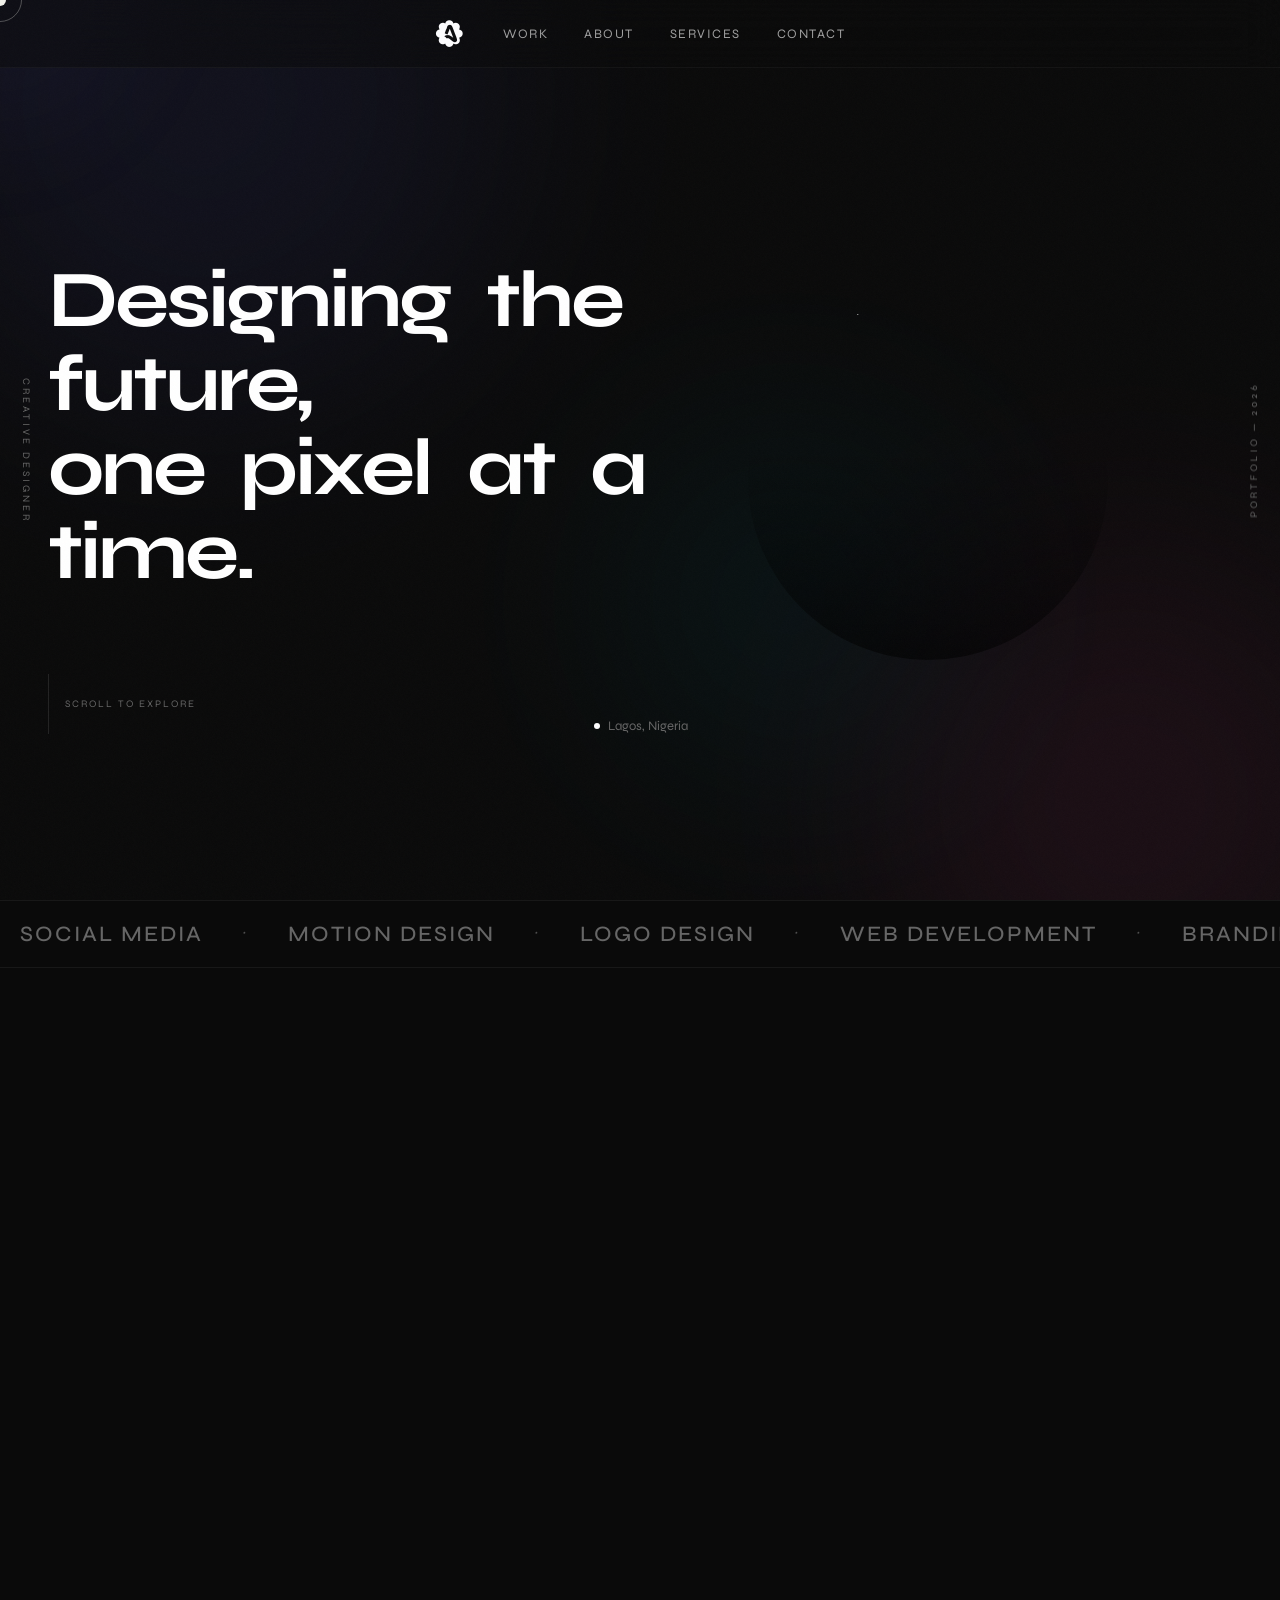
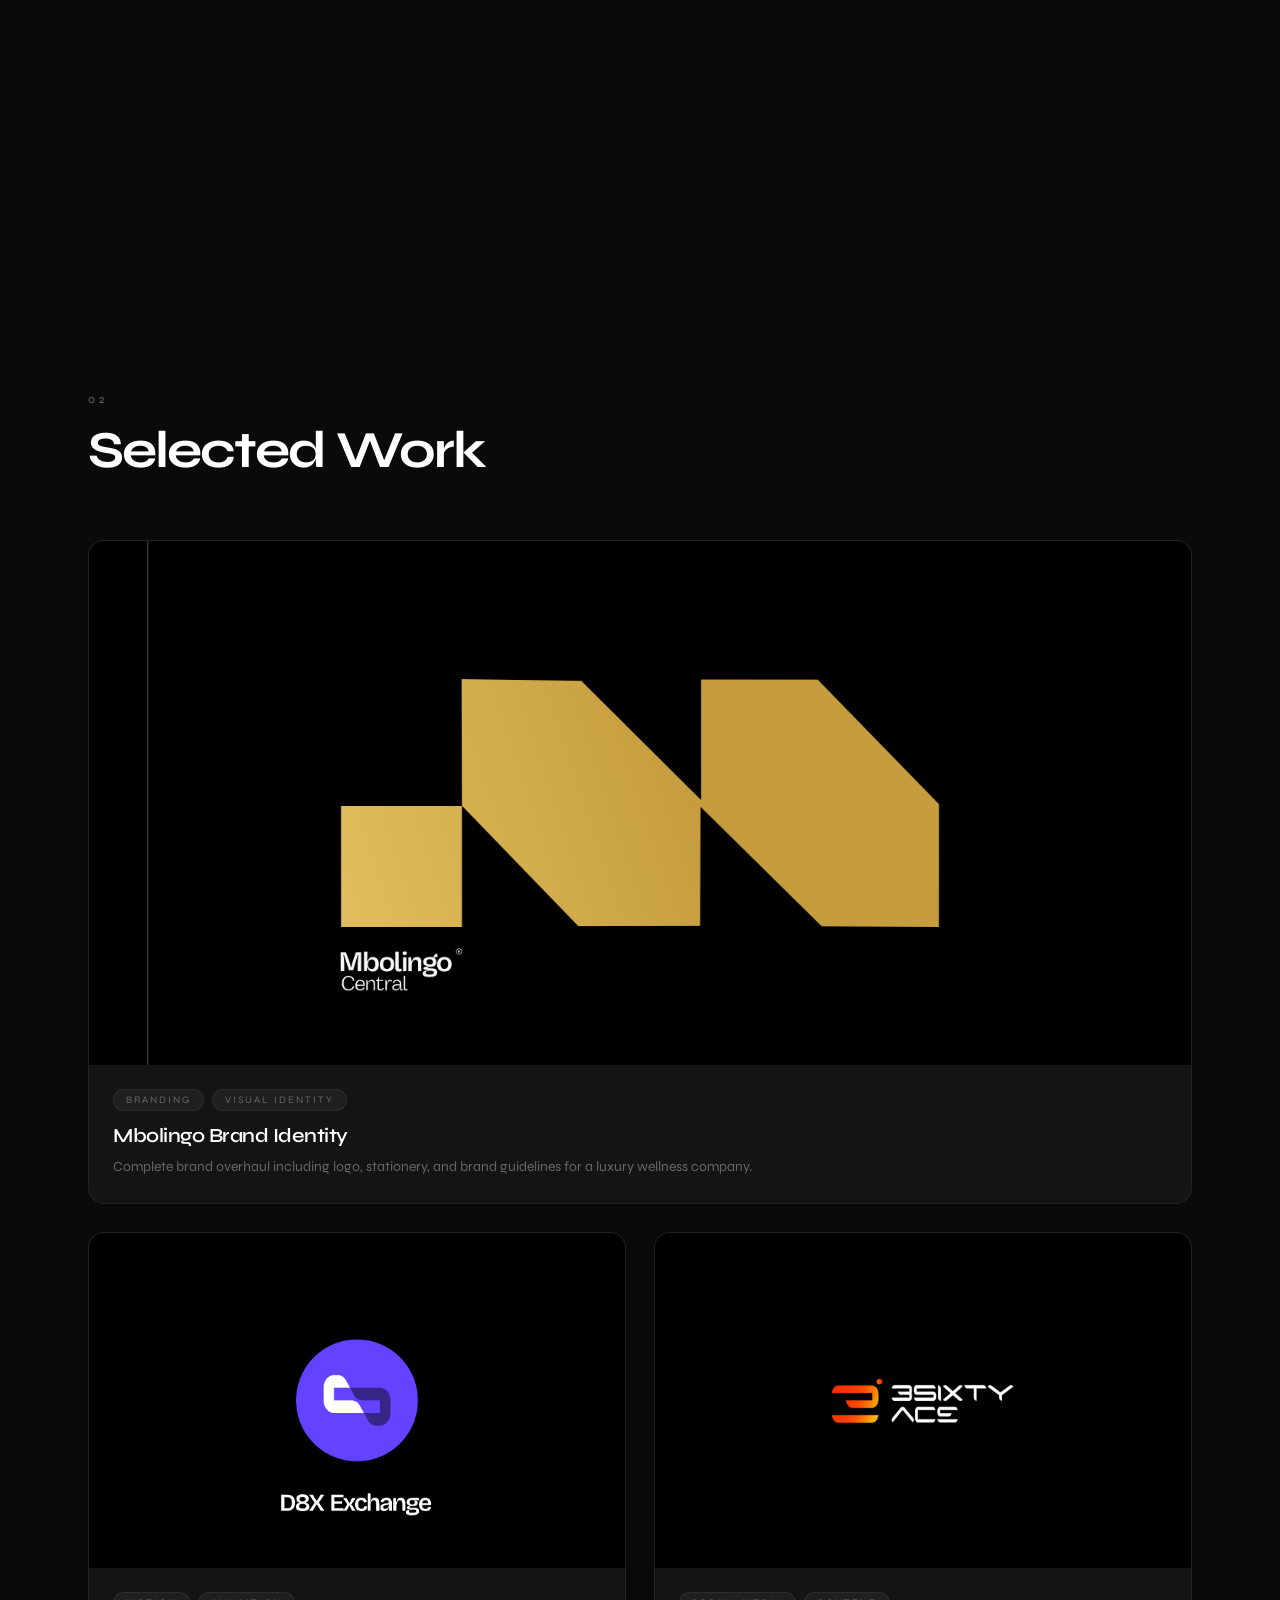
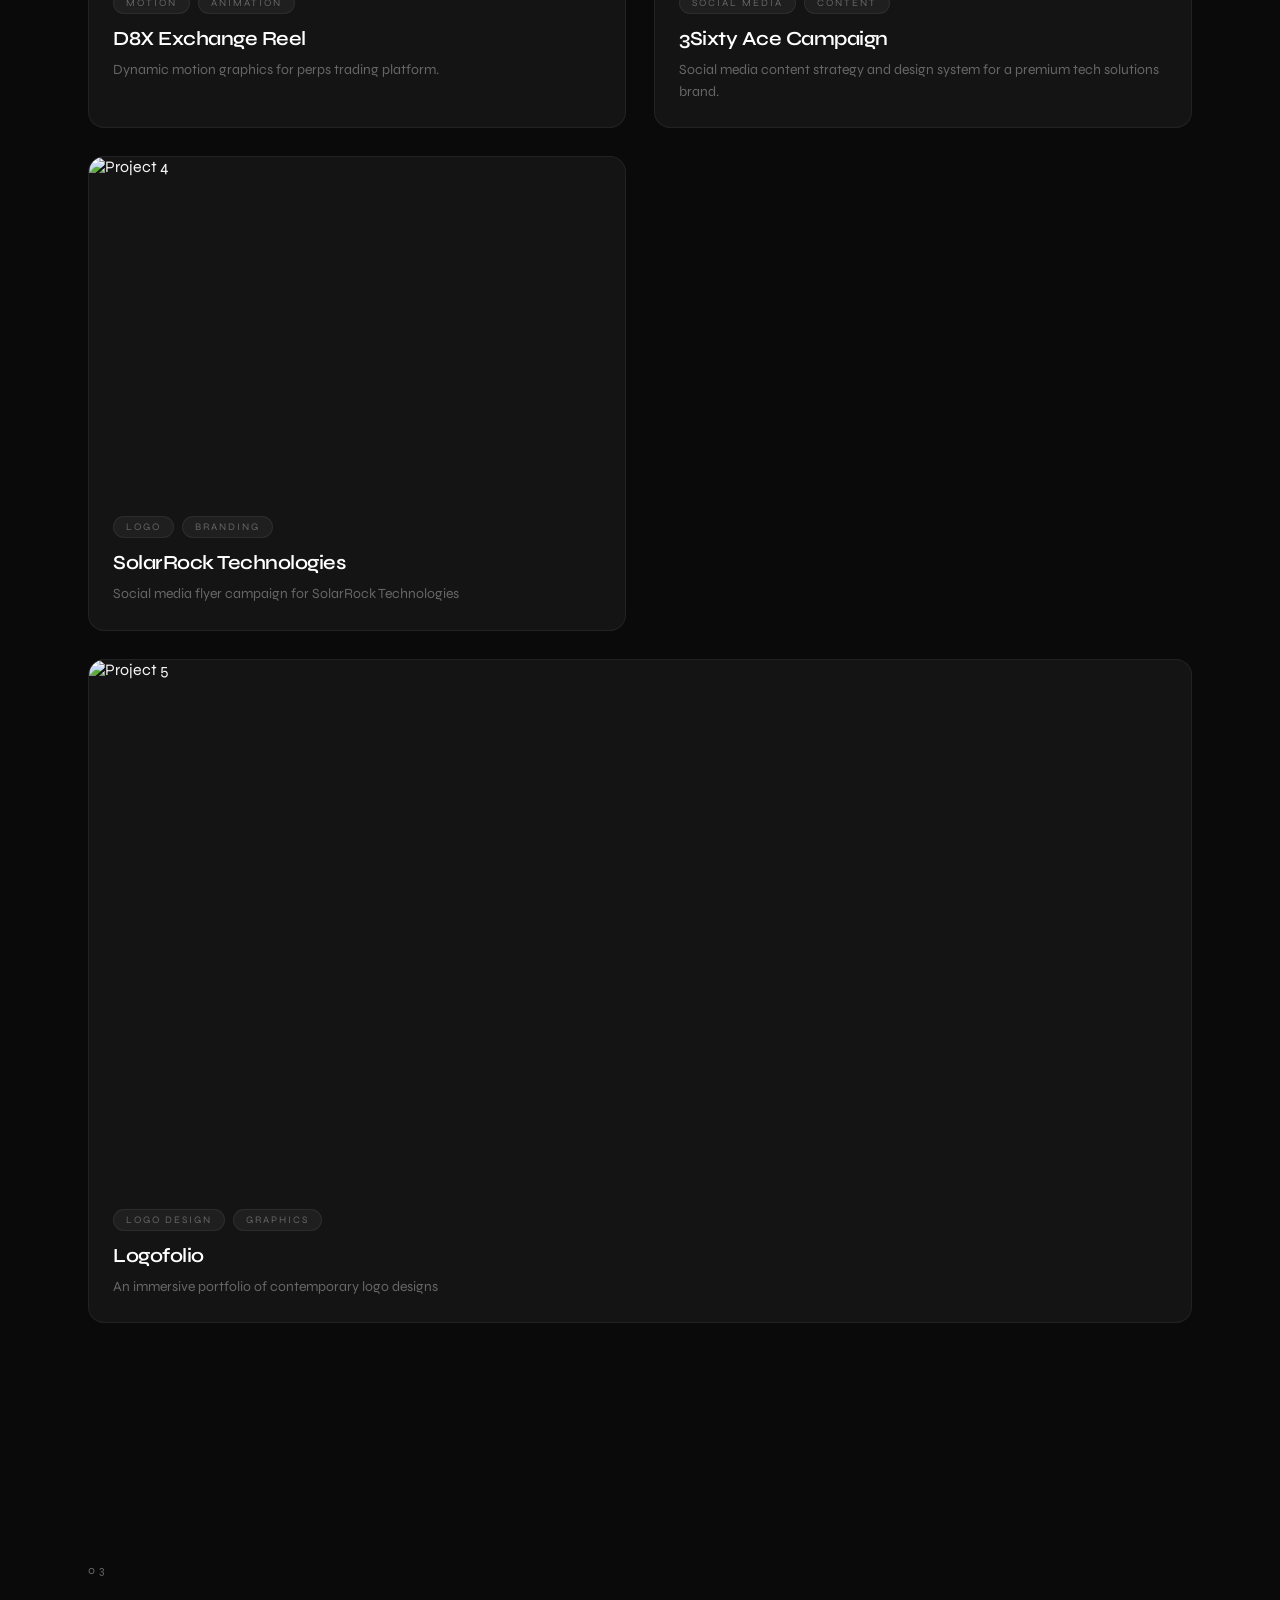
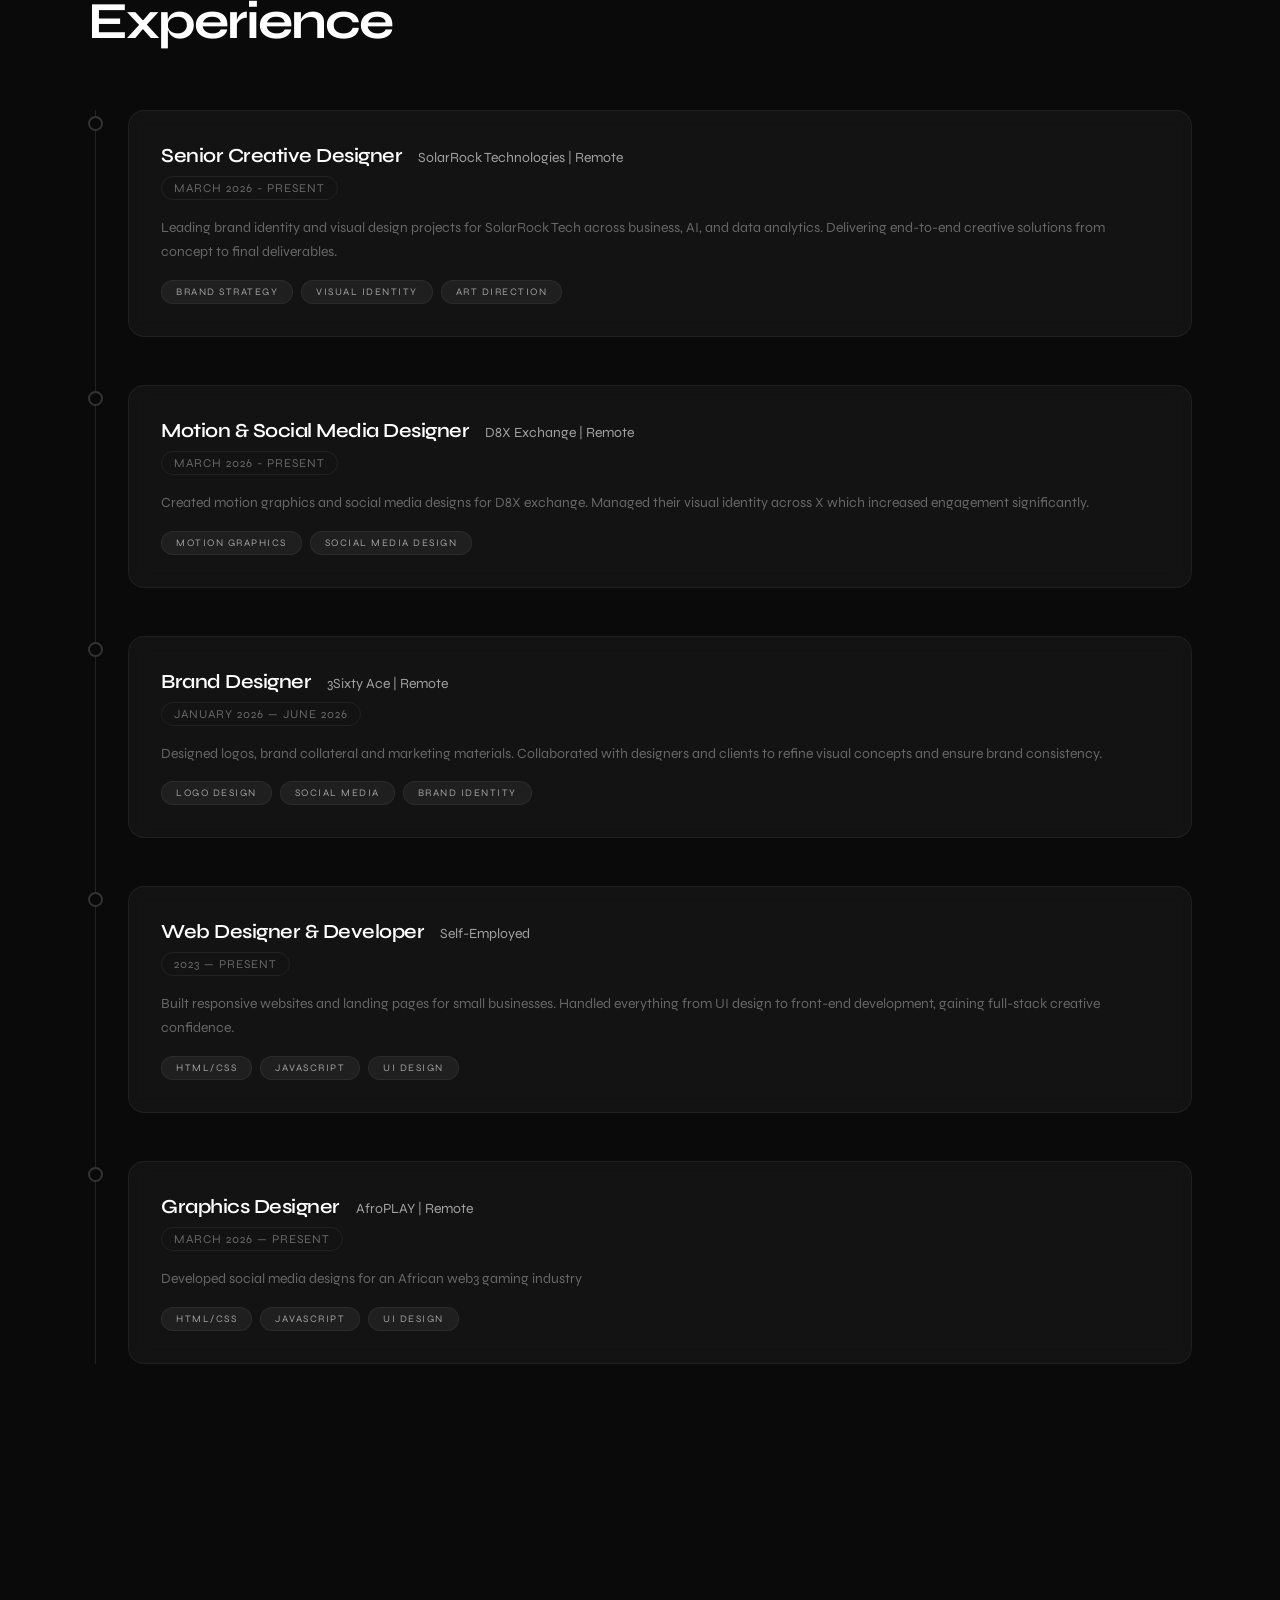
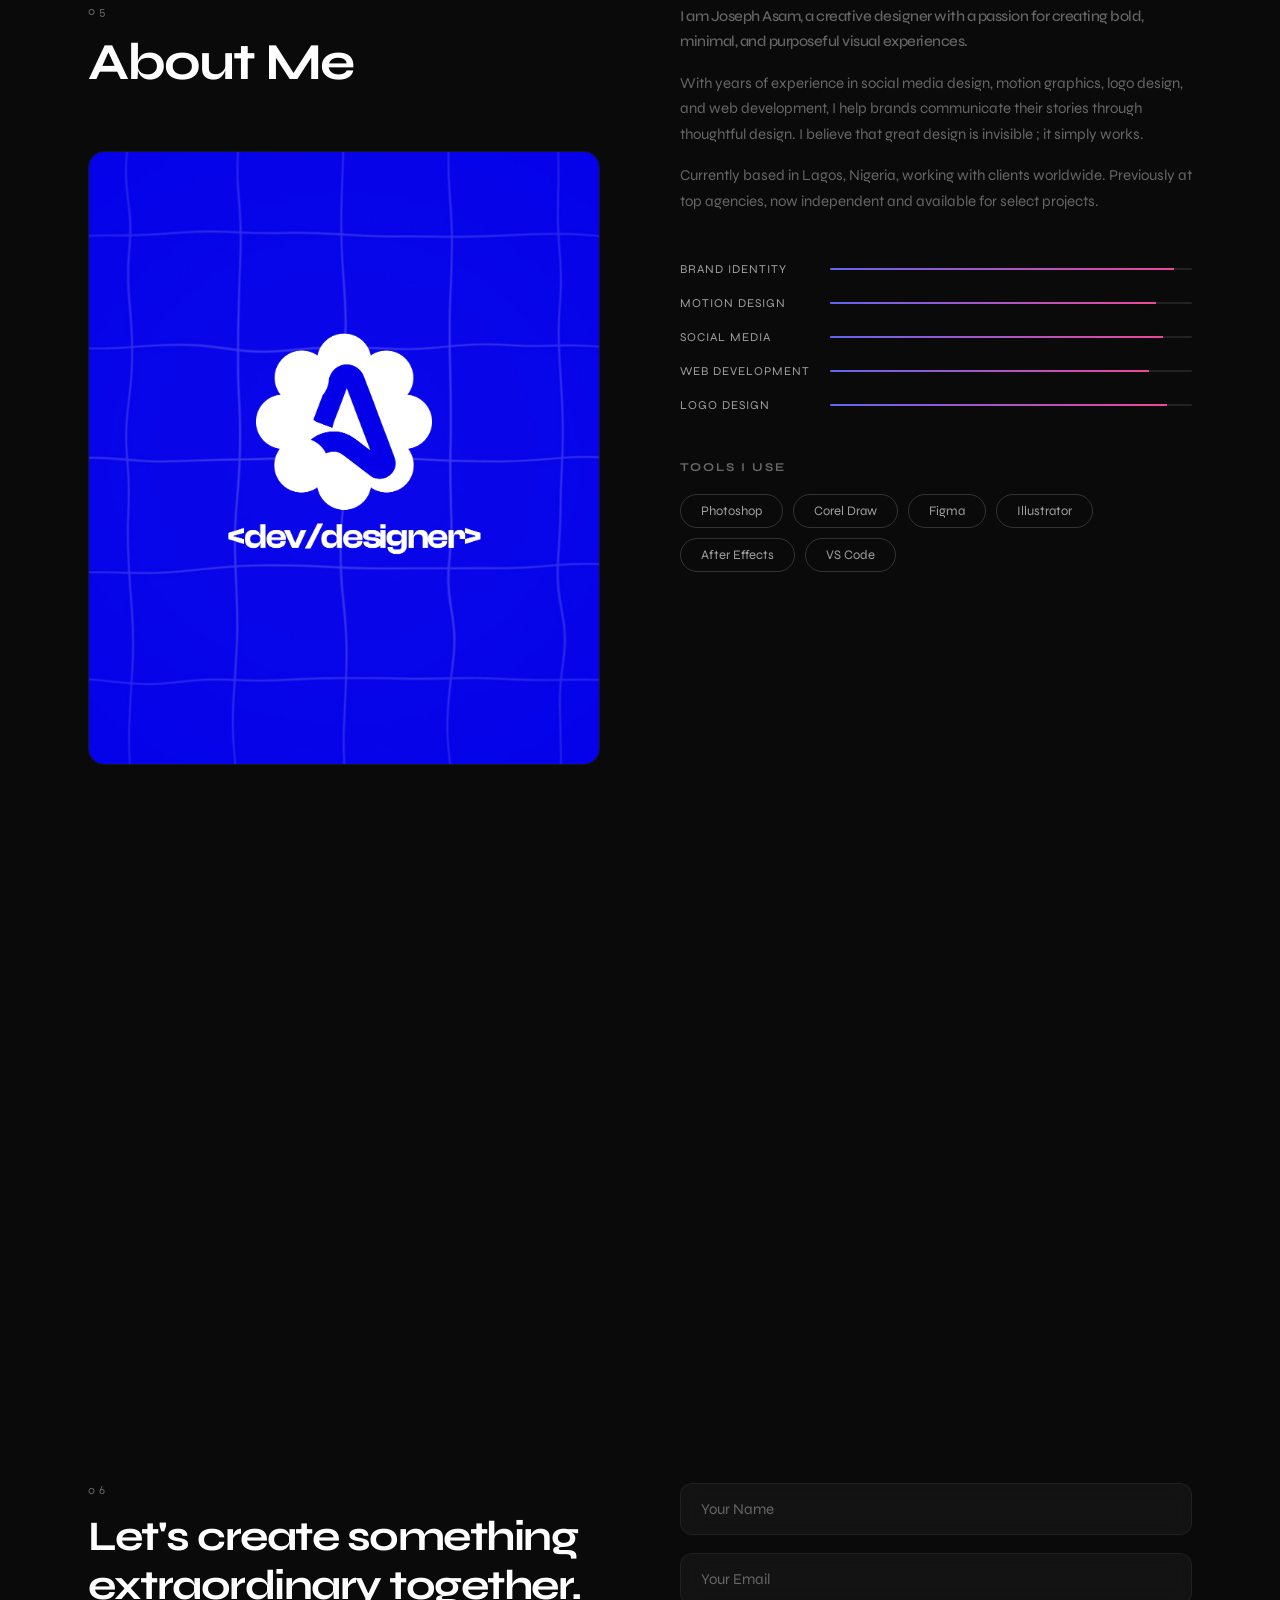
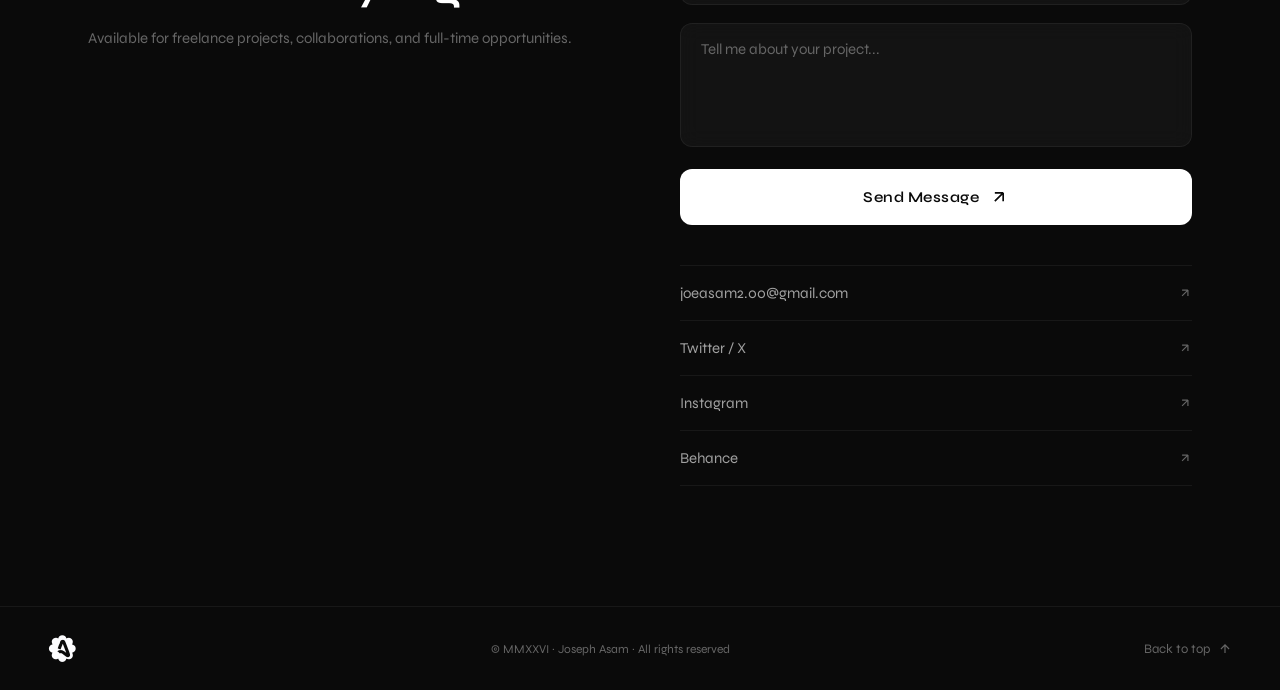
==== commit a2dcc817: "dd" ====
--- a/index.html
+++ b/index.html
@@ -5,6 +5,7 @@
   <meta charset="UTF-8" />
   <meta name="viewport" content="width=device-width, initial-scale=1.0" />
   <title>Joseph Asam — Creative Designer | Developer</title>
+  <link rel="icon" type="image/png" sizes="32x32" href="/me-logo.png">
   <link rel="preconnect" href="https://fonts.googleapis.com">
   <link rel="preconnect" href="https://fonts.gstatic.com" crossorigin>
   <link href="https://fonts.googleapis.com/css2?family=Syne:wght@400..800&display=swap" rel="stylesheet">
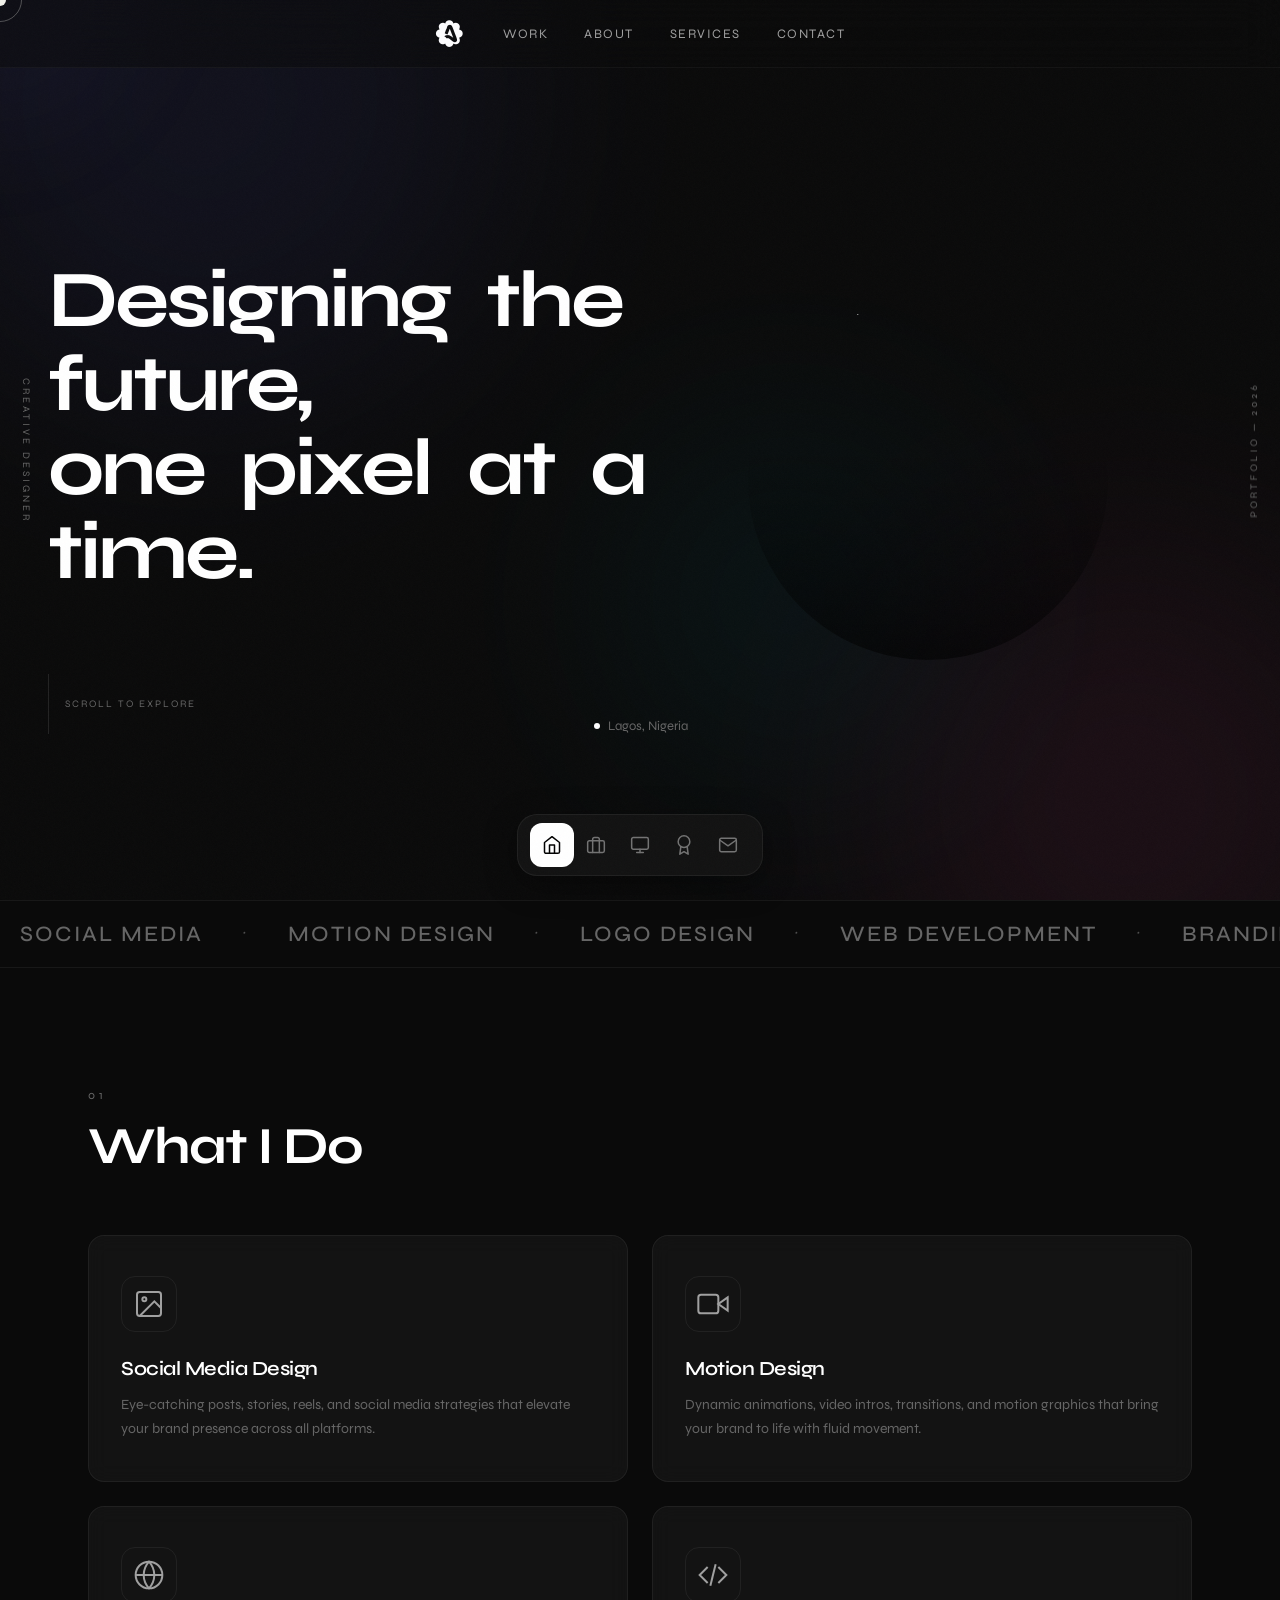
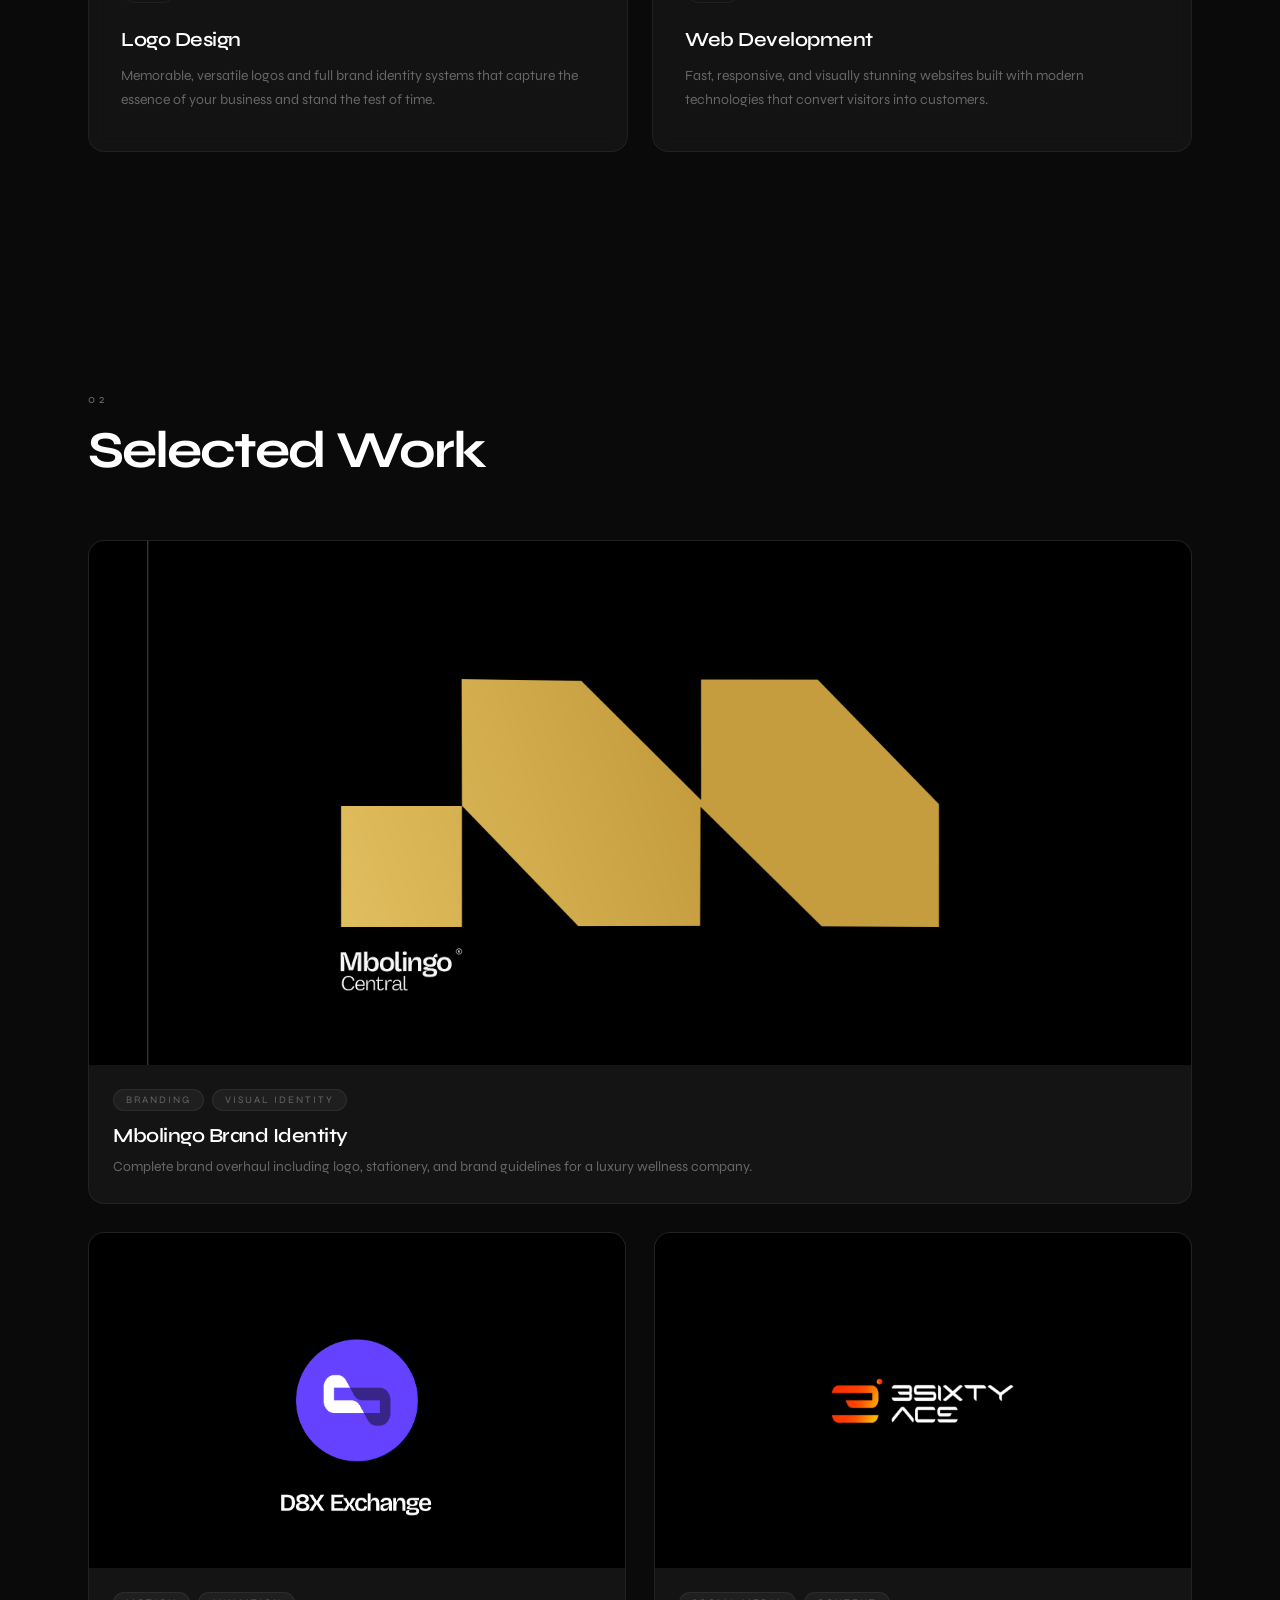
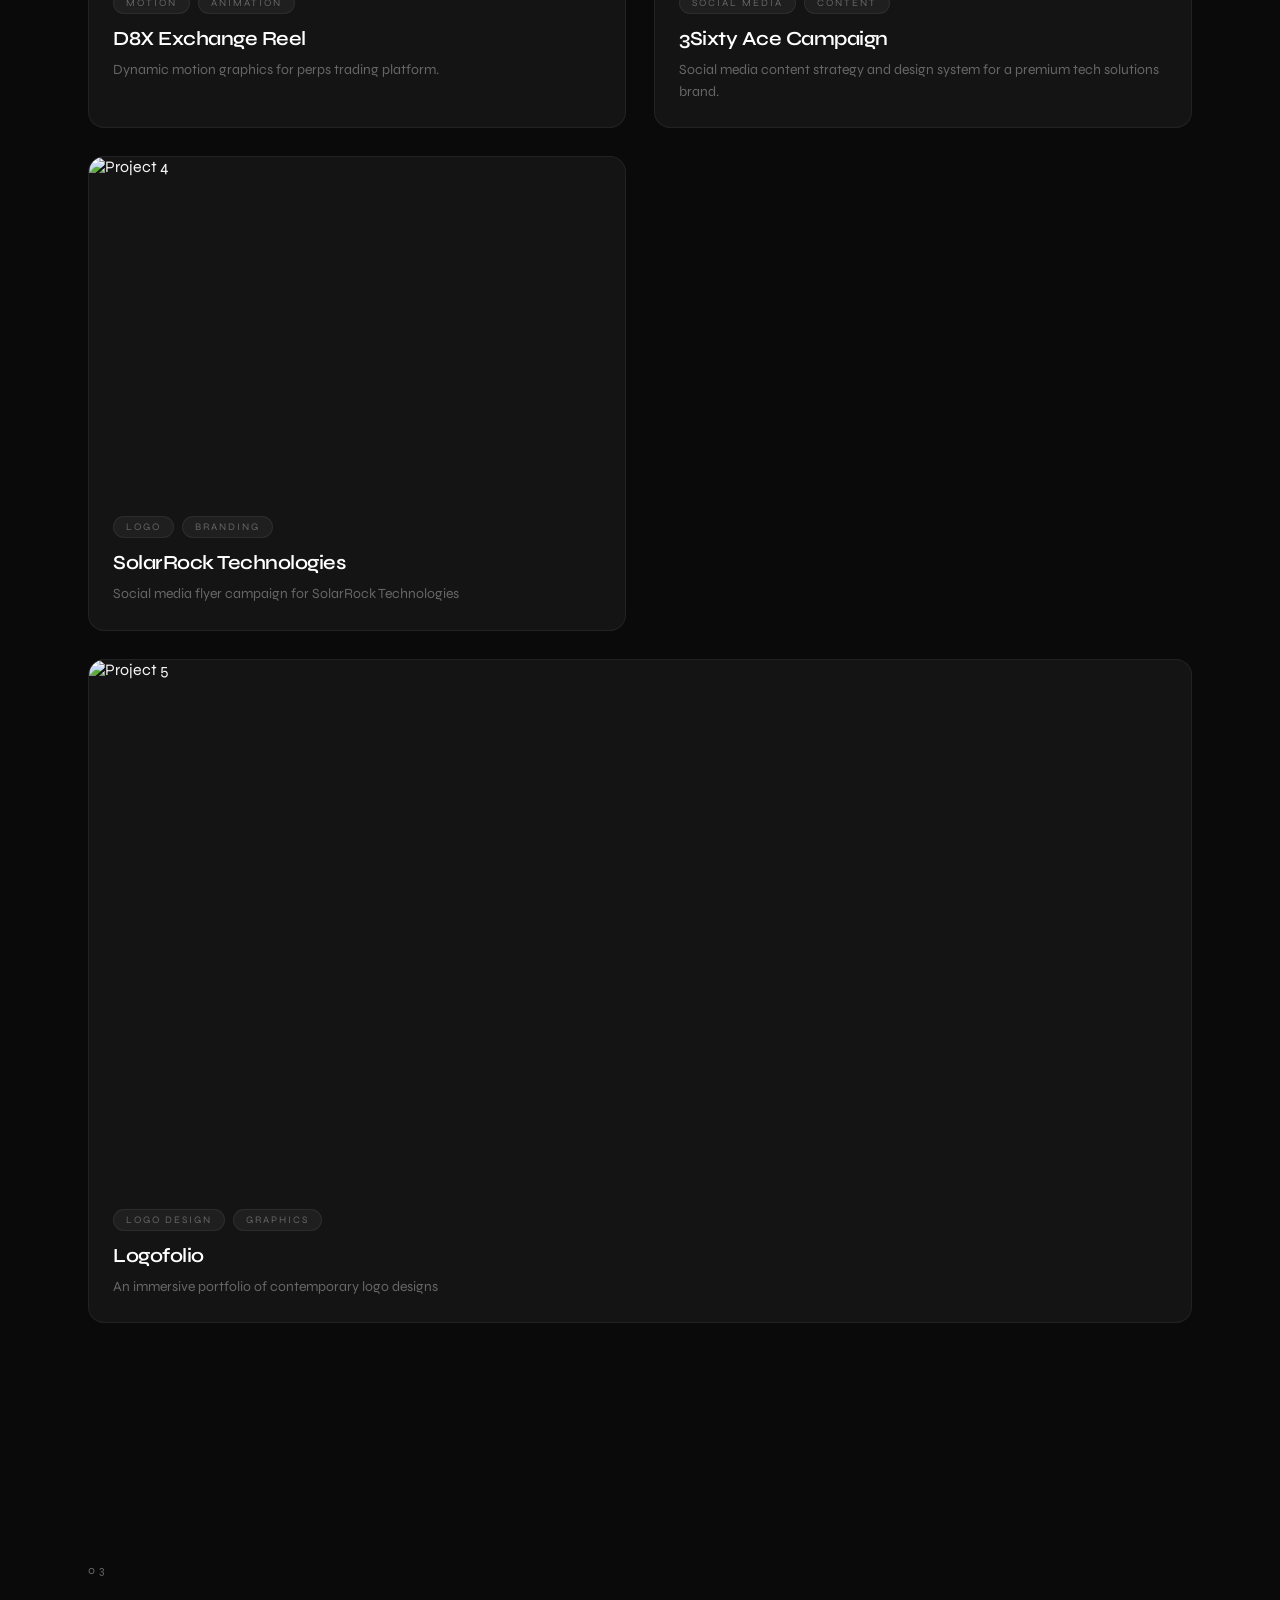
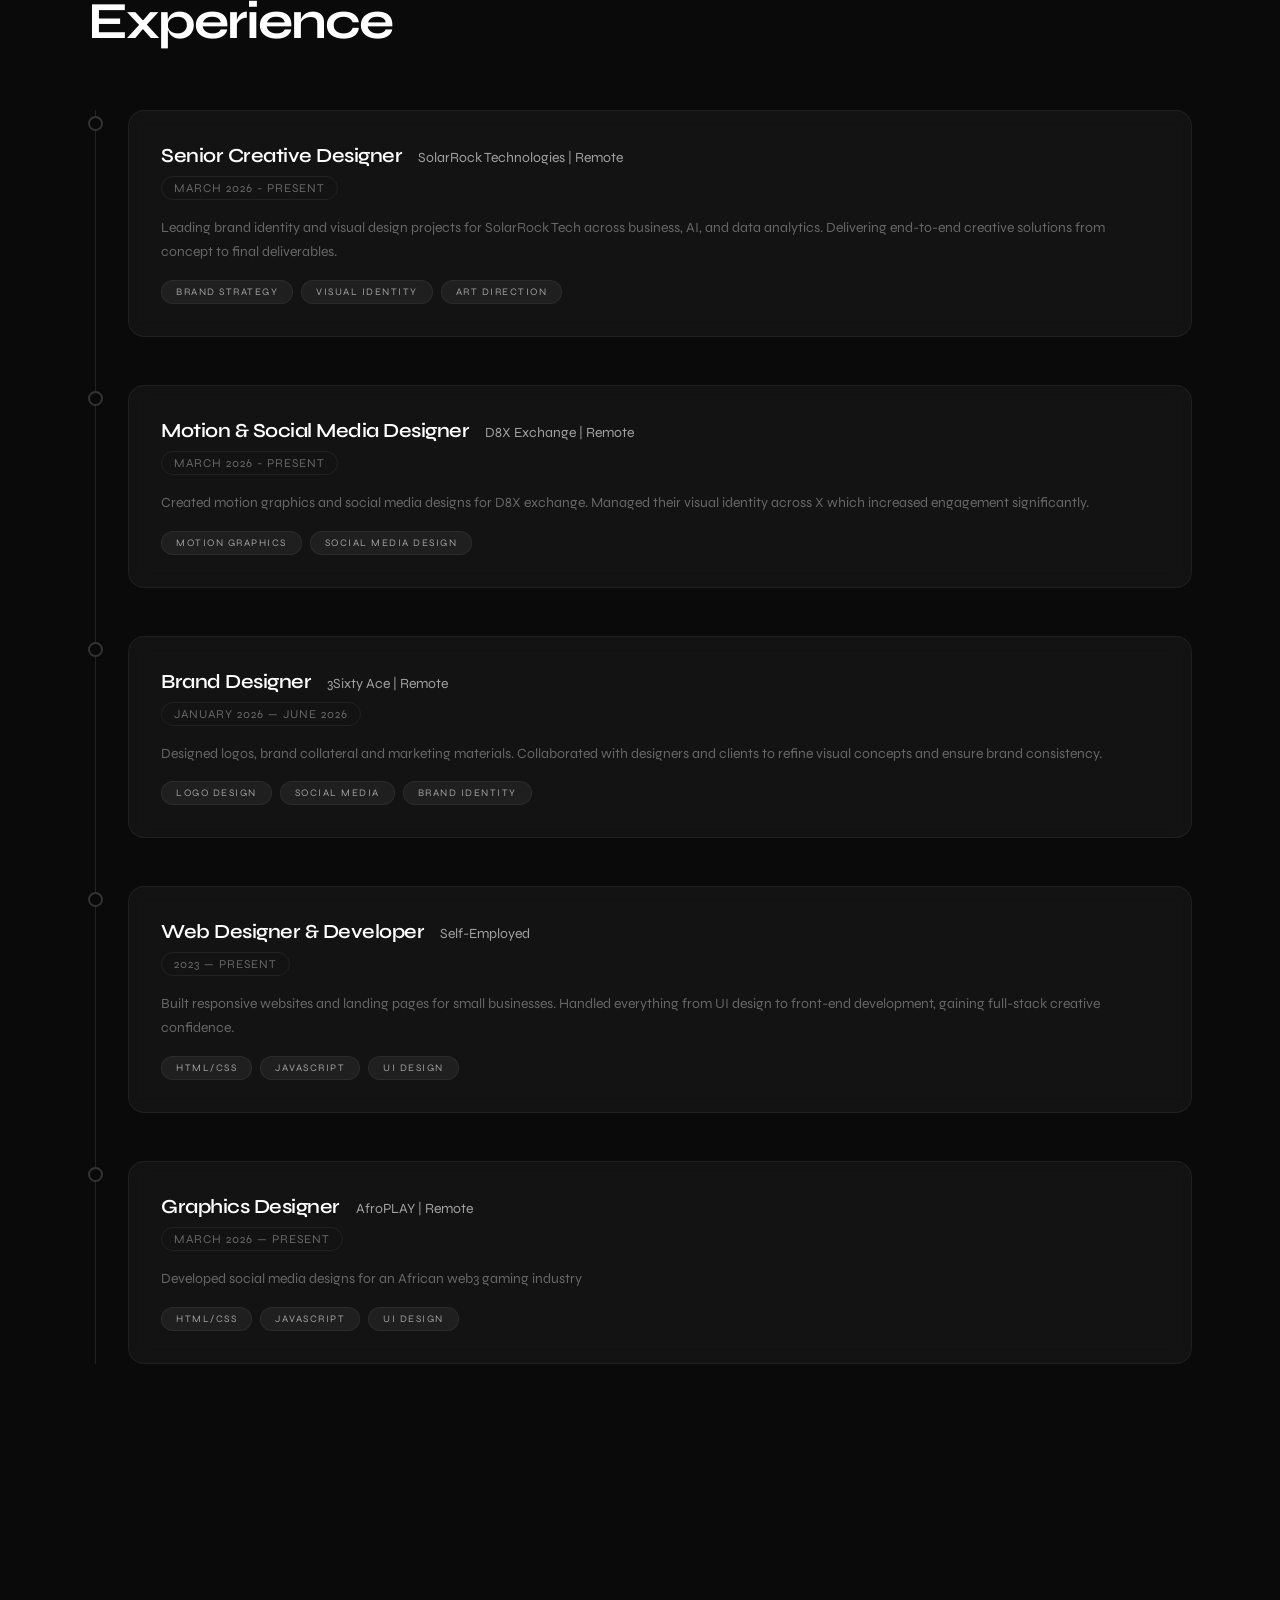
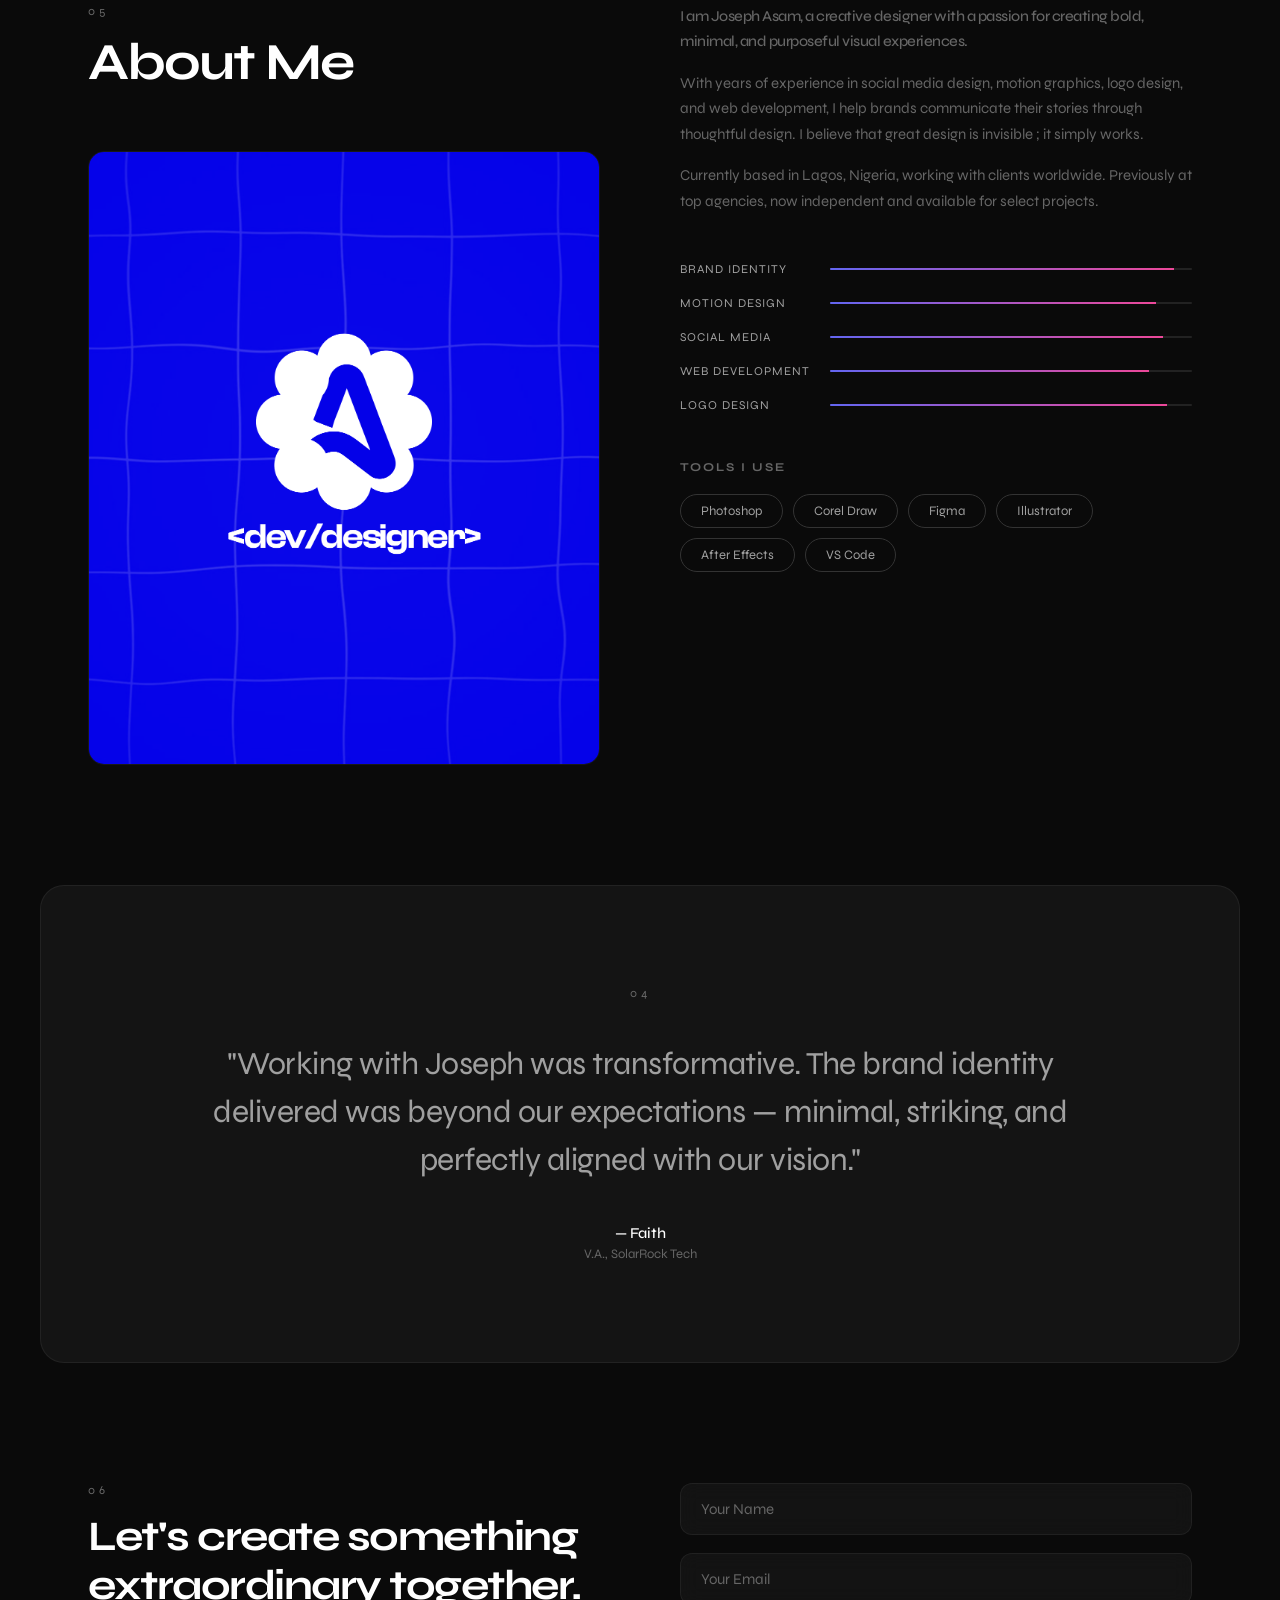
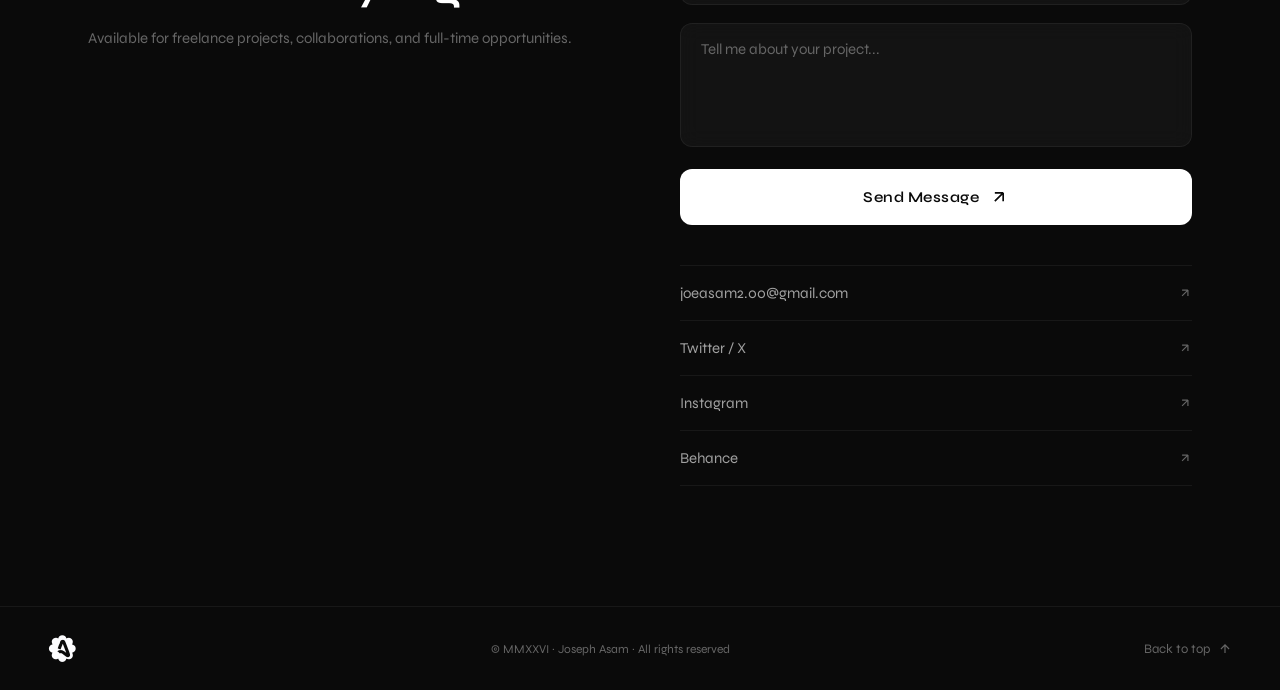
==== commit 72fe23ce: "jjj" ====
--- a/index.html
+++ b/index.html
@@ -35,13 +35,13 @@
       <a href="#services" class="nav-link magnetic" data-strength="20">Services</a>
       <a href="#contact" class="nav-link magnetic" data-strength="20">Contact</a>
     </nav>
-    <button class="nav-hamburger" id="nav-hamburger" aria-label="Toggle menu">
+    <!-- <button class="nav-hamburger" id="nav-hamburger" aria-label="Toggle menu">
       <span class="hamburger-line"></span>
       <span class="hamburger-line"></span>
-    </button>
+    </button> -->
   </header>
 
-  <div class="mobile-menu" id="mobile-menu">
+  <!-- <div class="mobile-menu" id="mobile-menu">
     <div class="mobile-menu-inner">
       <a href="#work" class="mobile-link">Work</a>
       <a href="#about" class="mobile-link">About</a>
@@ -56,7 +56,7 @@
         </div>
       </div>
     </div>
-  </div>
+  </div> -->
 
   <div class="side-text side-text-left">CREATIVE DESIGNER</div>
   <div class="side-text side-text-right">PORTFOLIO — 2026</div>
@@ -537,6 +537,41 @@
     </footer>
   </main>
 
+  <!-- Mobile Bottom Icon Nav -->
+  <div class="mobile-icon-nav" id="mobile-icon-nav">
+    <a href="#hero" class="mobile-icon-link" data-section="hero" aria-label="Home">
+      <svg width="20" height="20" viewBox="0 0 24 24" fill="none" stroke="currentColor" stroke-width="1.8" stroke-linecap="round" stroke-linejoin="round">
+        <path d="M3 9l9-7 9 7v11a2 2 0 0 1-2 2H5a2 2 0 0 1-2-2z" />
+        <polyline points="9 22 9 12 15 12 15 22" />
+      </svg>
+    </a>
+    <a href="#services" class="mobile-icon-link" data-section="services" aria-label="Services">
+      <svg width="20" height="20" viewBox="0 0 24 24" fill="none" stroke="currentColor" stroke-width="1.8" stroke-linecap="round" stroke-linejoin="round">
+        <rect x="2" y="7" width="20" height="14" rx="2" ry="2" />
+        <path d="M16 21V5a2 2 0 0 0-2-2h-4a2 2 0 0 0-2 2v16" />
+      </svg>
+    </a>
+    <a href="#work" class="mobile-icon-link" data-section="work" aria-label="Work">
+      <svg width="20" height="20" viewBox="0 0 24 24" fill="none" stroke="currentColor" stroke-width="1.8" stroke-linecap="round" stroke-linejoin="round">
+        <rect x="2" y="3" width="20" height="14" rx="2" ry="2" />
+        <line x1="8" y1="21" x2="16" y2="21" />
+        <line x1="12" y1="17" x2="12" y2="21" />
+      </svg>
+    </a>
+    <a href="#experience" class="mobile-icon-link" data-section="experience" aria-label="Experience">
+      <svg width="20" height="20" viewBox="0 0 24 24" fill="none" stroke="currentColor" stroke-width="1.8" stroke-linecap="round" stroke-linejoin="round">
+        <circle cx="12" cy="8" r="7" />
+        <polyline points="8.21 13.89 7 23 12 20 17 23 15.79 13.88" />
+      </svg>
+    </a>
+    <a href="#contact" class="mobile-icon-link" data-section="contact" aria-label="Contact">
+      <svg width="20" height="20" viewBox="0 0 24 24" fill="none" stroke="currentColor" stroke-width="1.8" stroke-linecap="round" stroke-linejoin="round">
+        <path d="M4 4h16c1.1 0 2 .9 2 2v12c0 1.1-.9 2-2 2H4c-1.1 0-2-.9-2-2V6c0-1.1.9-2 2-2z" />
+        <polyline points="22,6 12,13 2,6" />
+      </svg>
+    </a>
+  </div>
+
   <script src="script.js"></script>
 </body>
 
--- a/styles.css
+++ b/styles.css
@@ -1860,13 +1860,18 @@
   }
 
   .nav-links {
-    display: none
-  }
-
-  .nav-hamburger {
+    display: block;
+  }
+
+  .nav-links a{
+    margin-right: 25px;
+    
+  }
+
+  /* .nav-hamburger {
     display: flex;
     right: 20px
-  }
+  } */
 
   .hero {
     padding: 100px 20px 48px;
@@ -2269,6 +2274,59 @@
 
   .project-nav-title {
     font-size: 14px
+  }
+}
+
+/* MOBILE BOTTOM ICON NAV */
+.mobile-icon-nav {
+  display: flex;
+  position: fixed;
+  bottom: 24px;
+  left: 50%;
+  transform: translateX(-50%);
+  z-index: 1000;
+  background: rgba(20, 20, 20, 0.92);
+  backdrop-filter: blur(20px);
+  -webkit-backdrop-filter: blur(20px);
+  border: 1px solid rgba(255, 255, 255, 0.06);
+  border-radius: 20px;
+  padding: 8px 12px;
+  box-shadow: 0 8px 32px rgba(0, 0, 0, 0.4)
+}
+
+.mobile-icon-link {
+  display: flex;
+  align-items: center;
+  justify-content: center;
+  width: 44px;
+  height: 44px;
+  border-radius: 12px;
+  color: #737373;
+  transition: all .3s var(--ease-out-expo)
+}
+
+.mobile-icon-link:hover,
+.mobile-icon-link.active {
+  color: #fff;
+  background: rgba(255, 255, 255, 0.06)
+}
+
+.mobile-icon-link.active {
+  background: #fff;
+  color: #000
+}
+
+@media(max-width:768px) {
+  .nav-links {
+    display: none
+  }
+
+  .nav-hamburger {
+    display: none
+  }
+
+  .footer {
+    padding-bottom: 100px
   }
 }
 
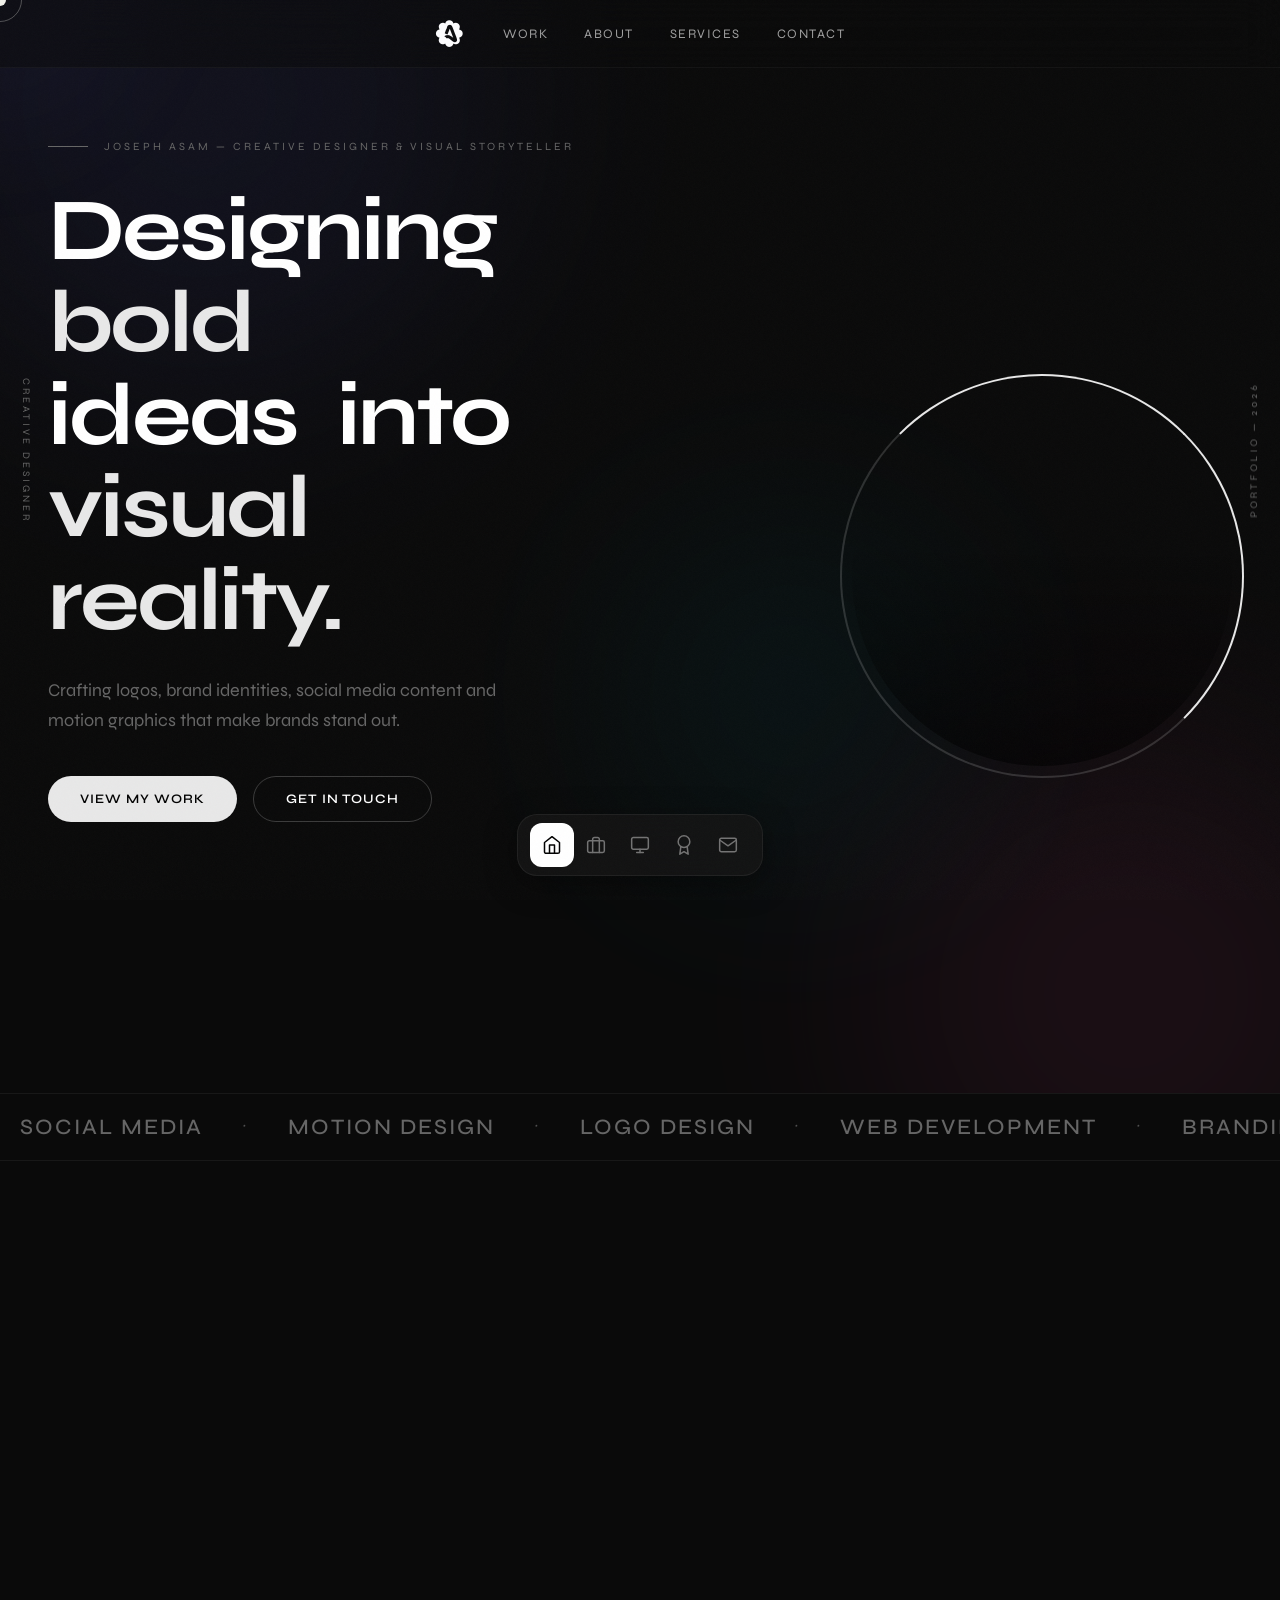
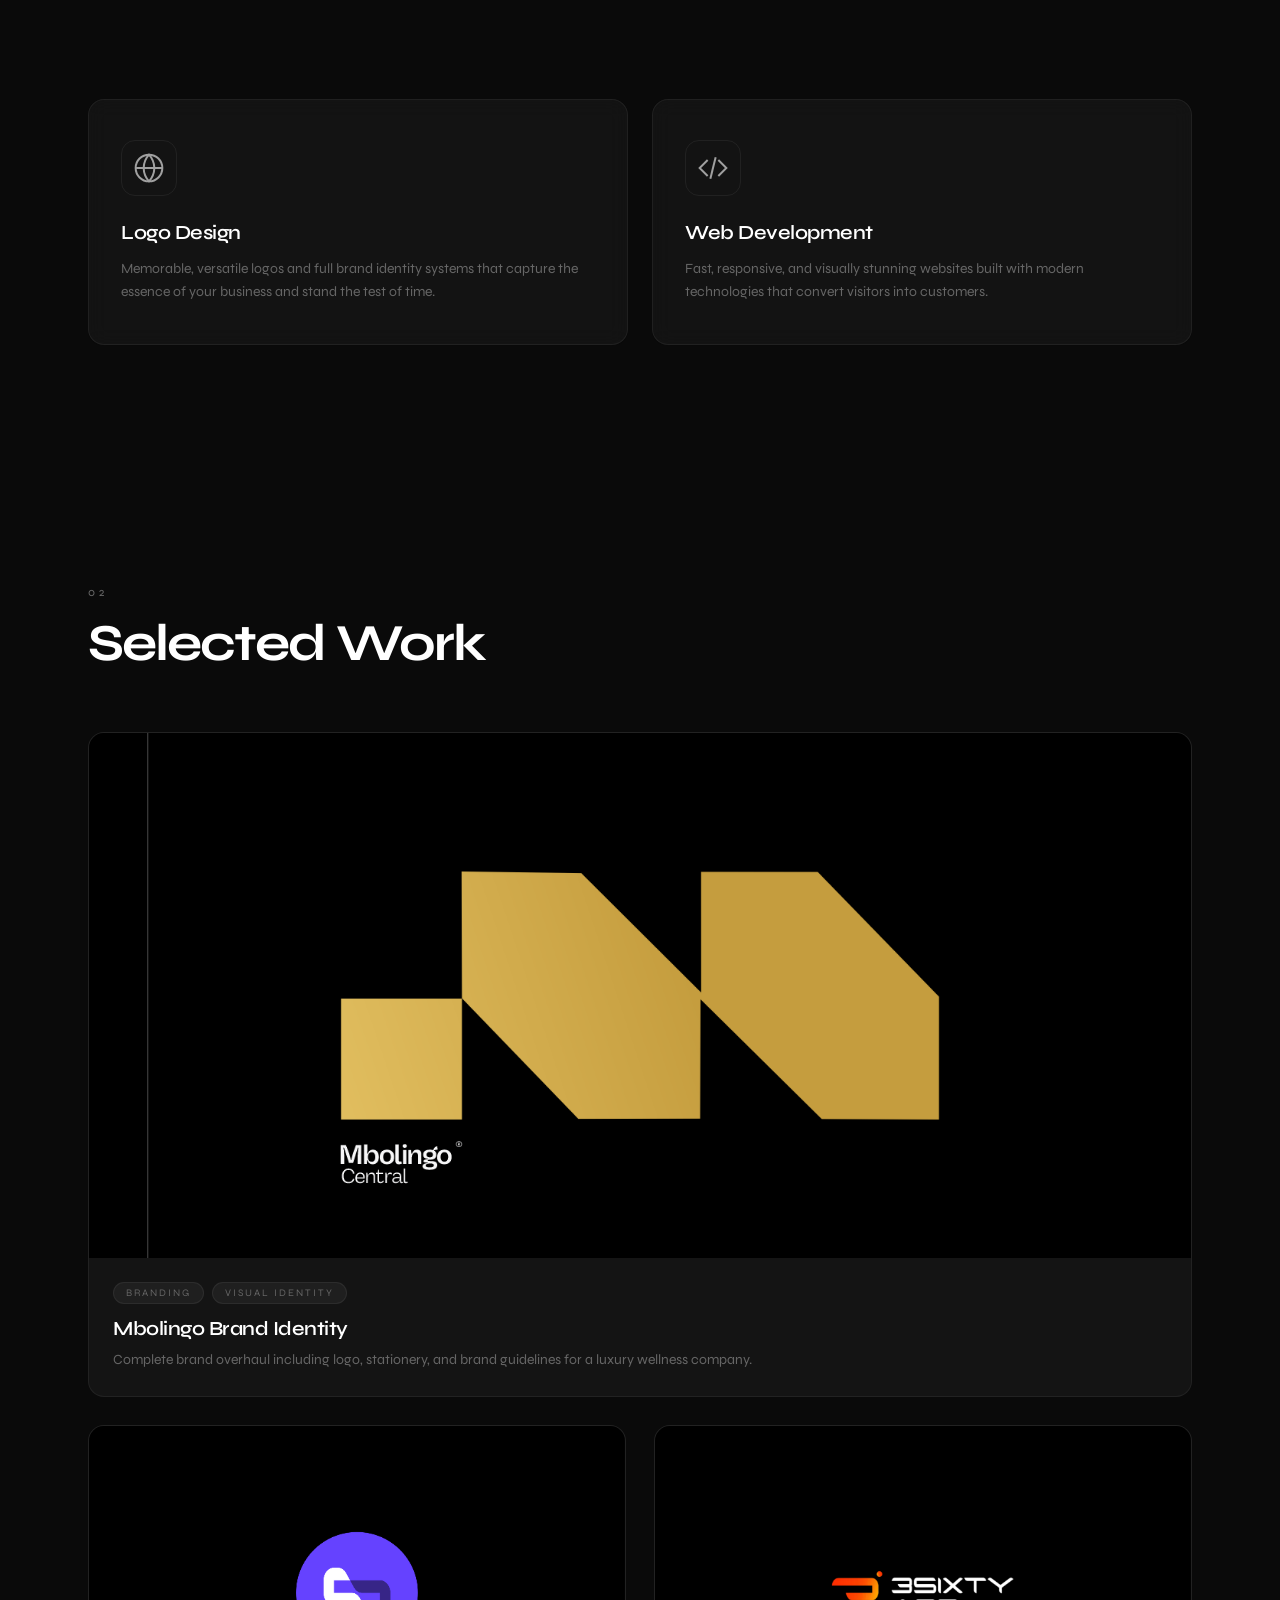
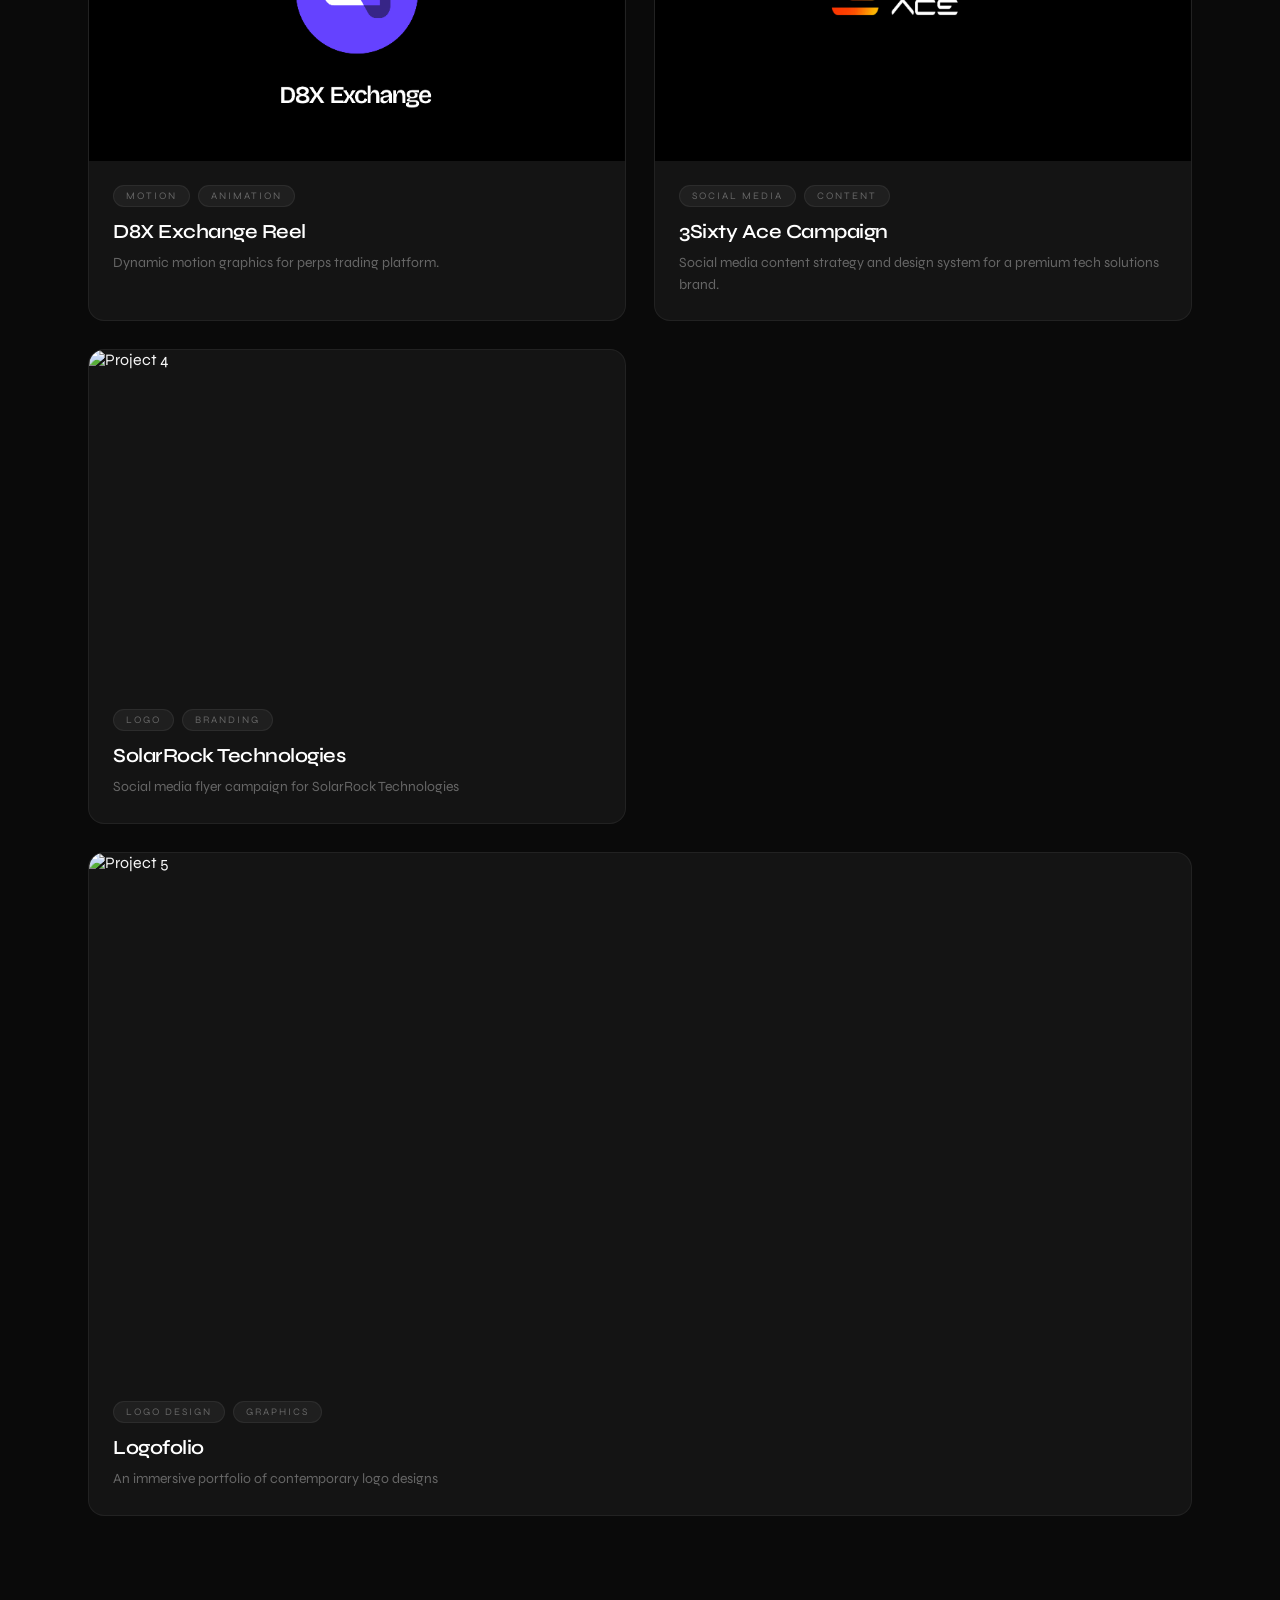
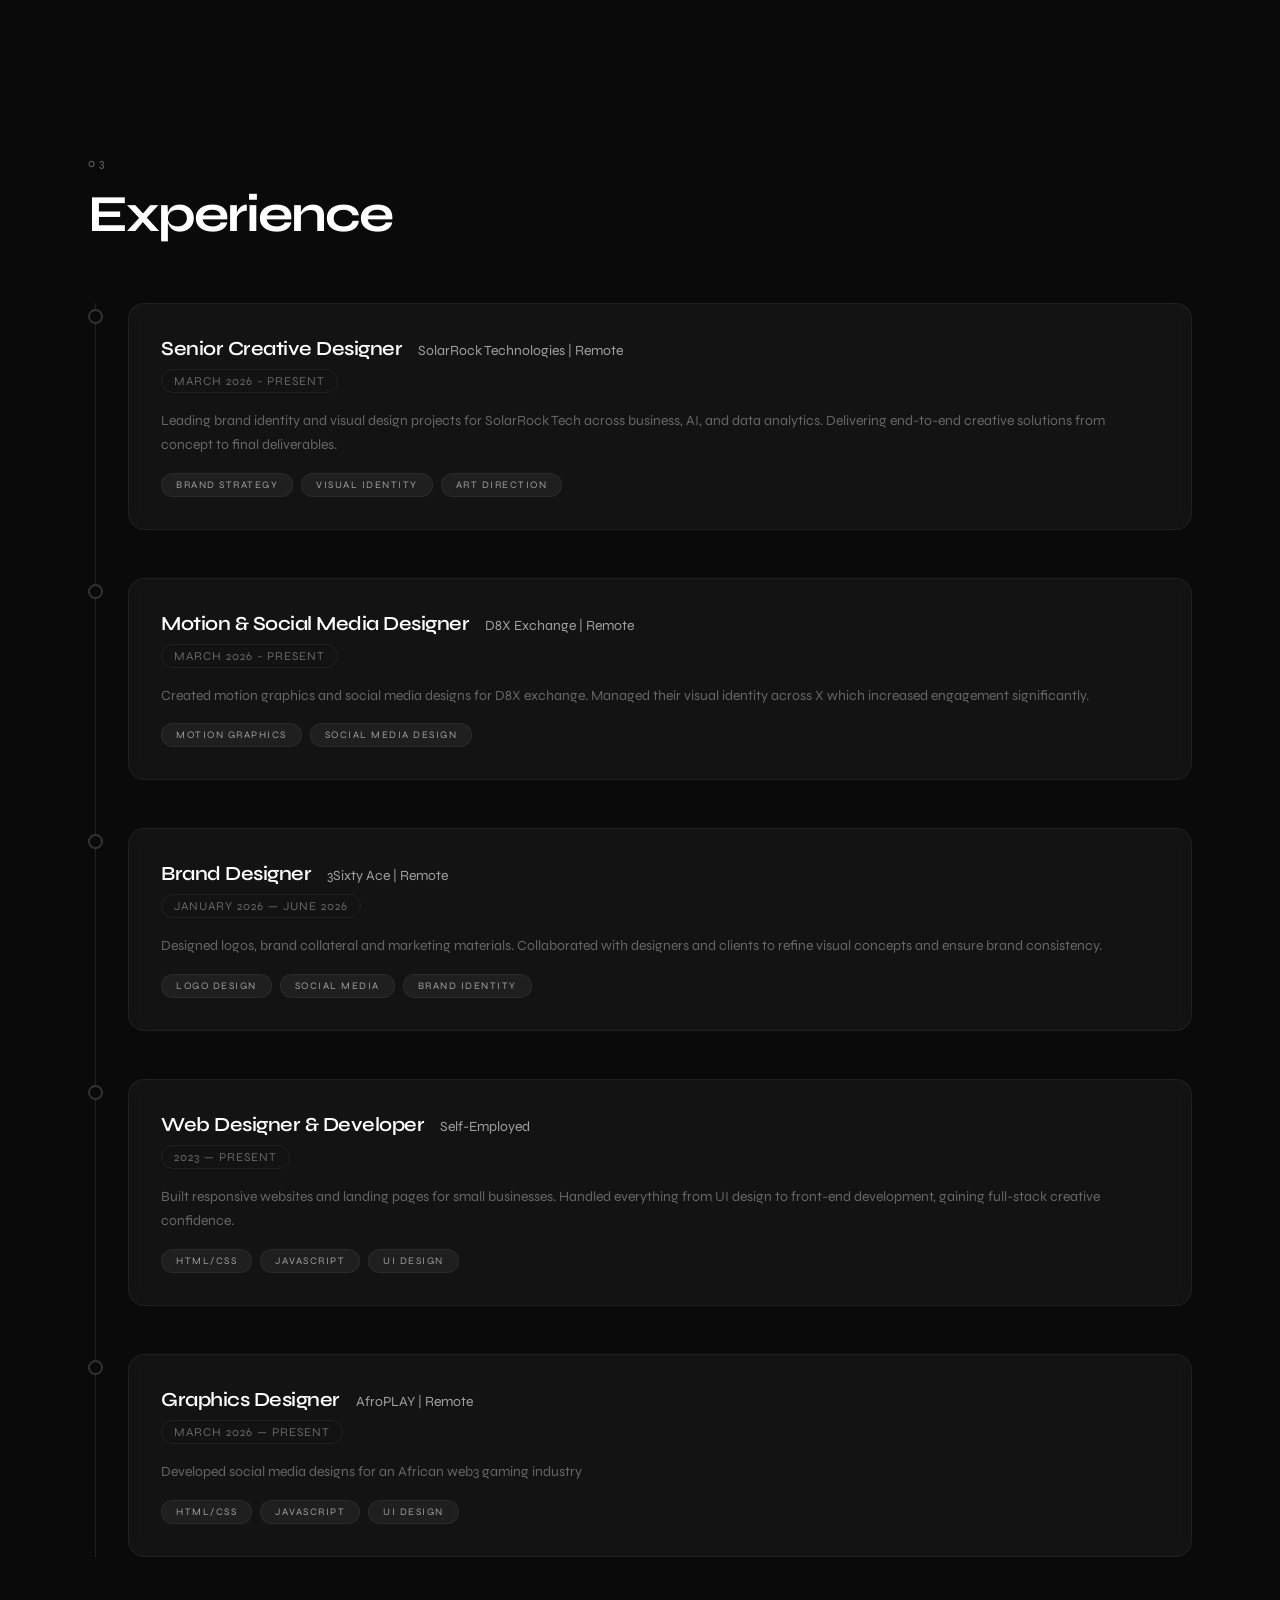
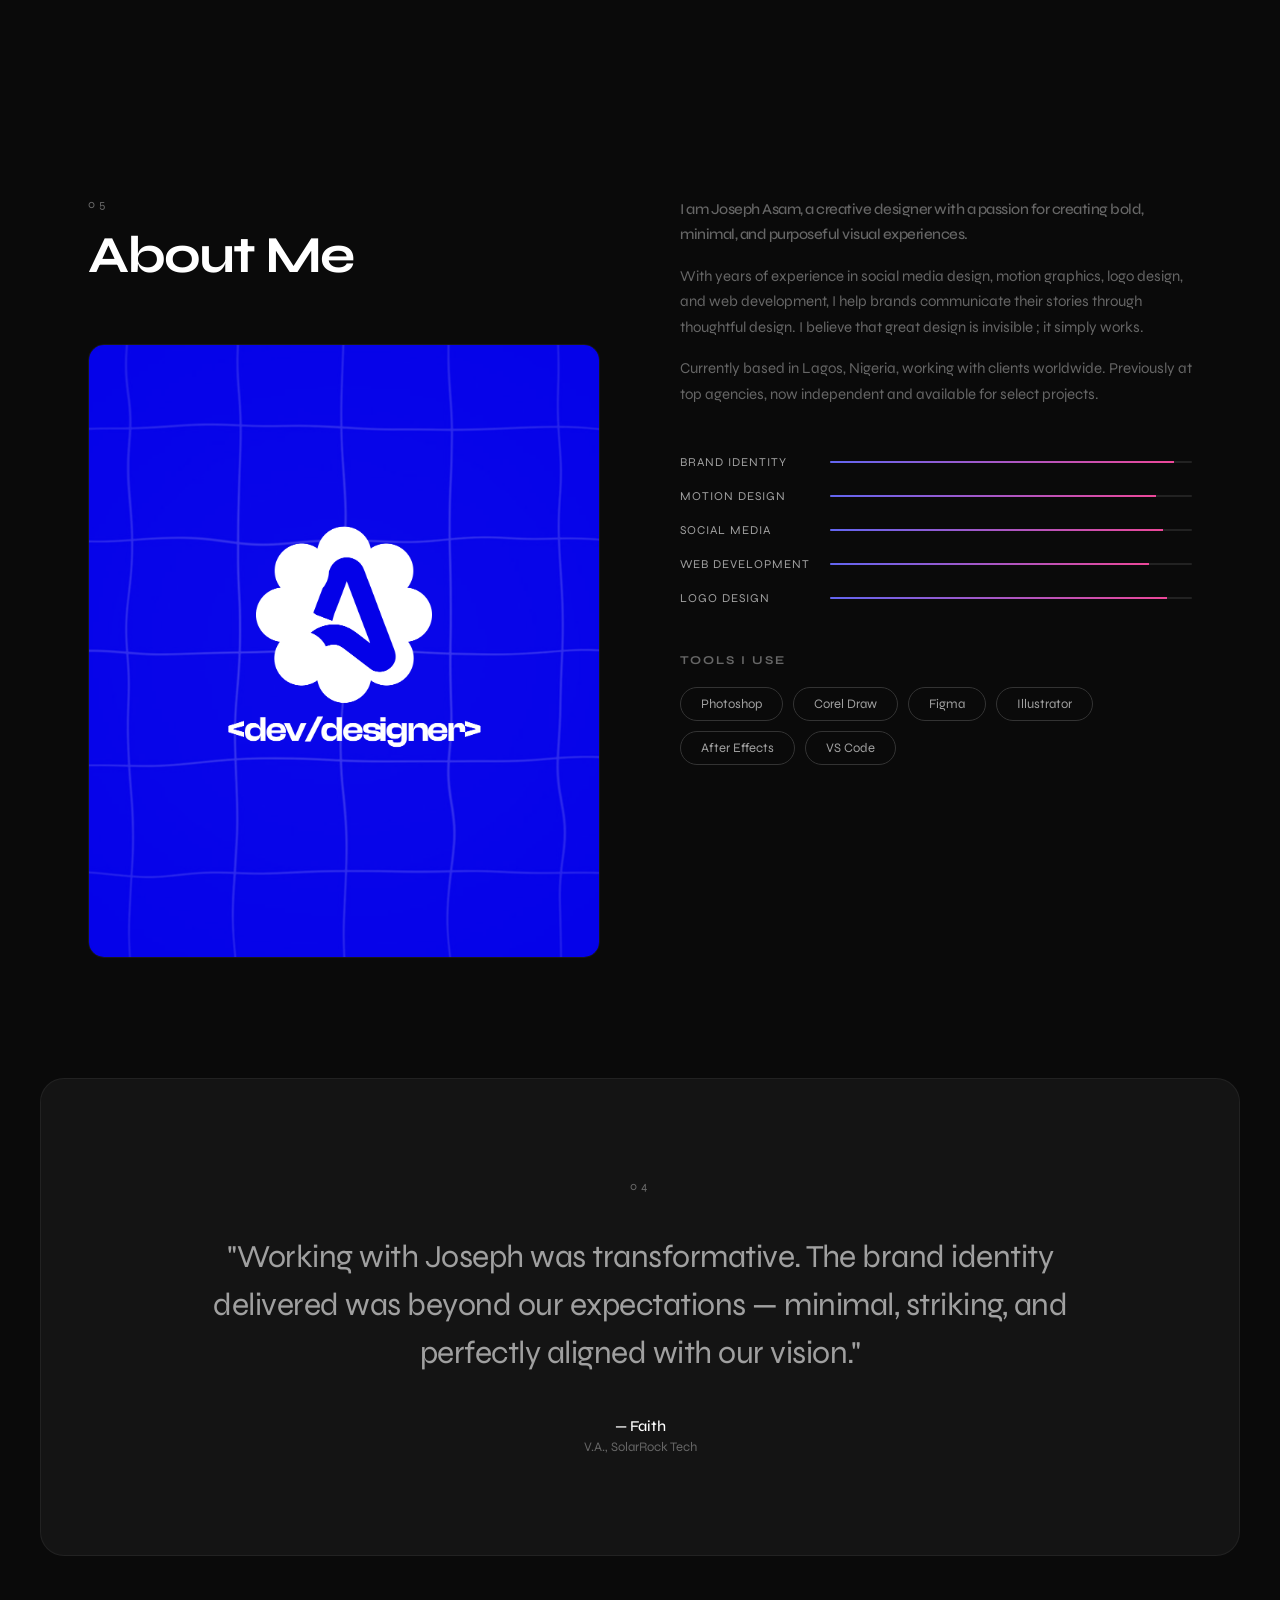
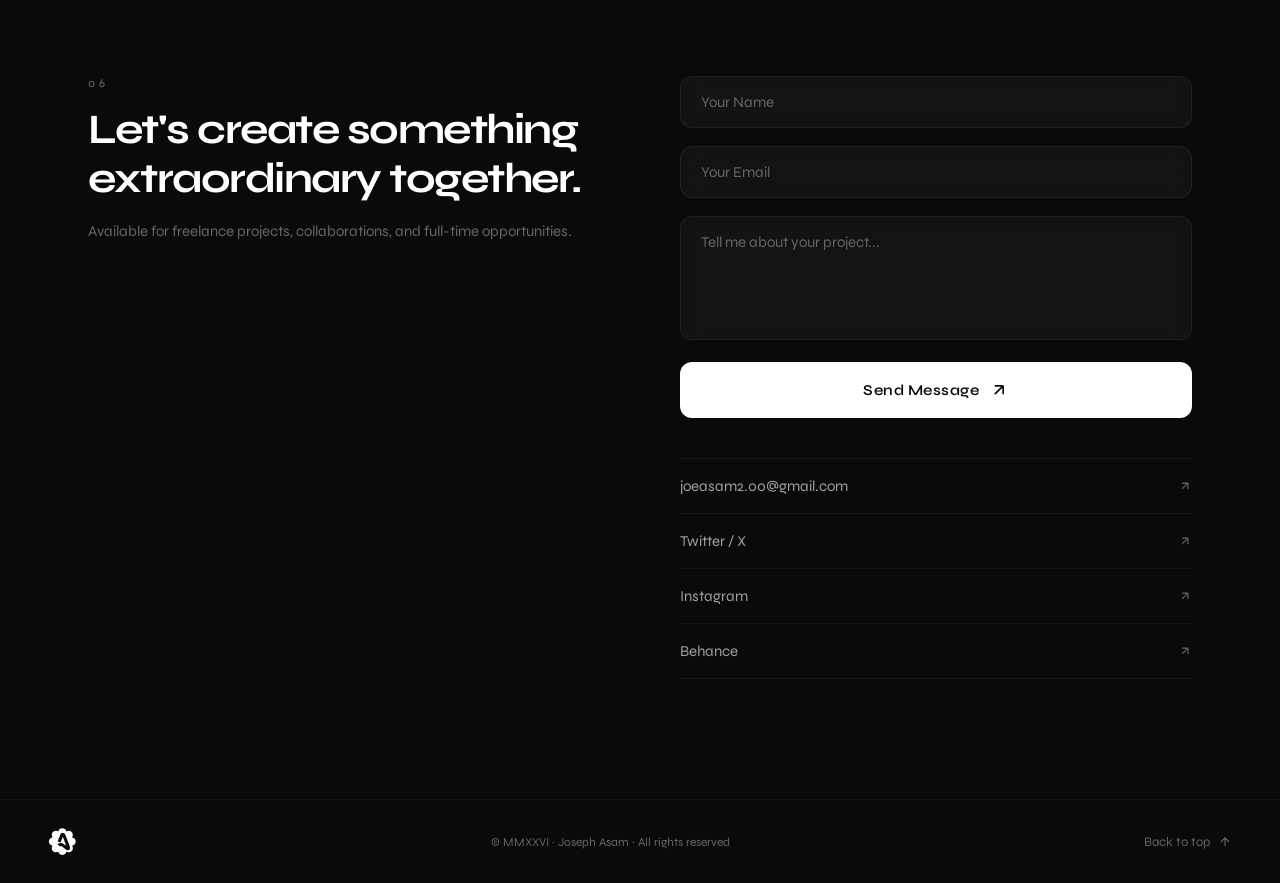
==== commit 010ee7ed: "kkk" ====
--- a/index.html
+++ b/index.html
@@ -70,44 +70,64 @@
       </div>
       <div class="hero-content">
         <div class="hero-tag anim-reveal">
-          <!-- <span class="hero-tag-line"></span> -->
-          <!-- <span>Joseph Asam — Creative Designer & Visual Storyteller</span> -->
+          <span class="hero-tag-line"></span>
+          <span>Joseph Asam — Creative Designer & Visual Storyteller</span>
         </div>
         <h1 class="hero-title">
           <span class="hero-line anim-reveal">
             <span class="hero-word">Designing</span>
-            <span class="hero-word">the</span>
-            <span class="hero-word">future,</span>
+            <span class="hero-word accent">bold</span>
           </span>
           <span class="hero-line anim-reveal">
-            <span class="hero-word">one</span>
-            <span class="hero-word">pixel</span>
-            <span class="hero-word">at</span>
-            <span class="hero-word">a</span>
-            <span class="hero-word">time.</span>
+            <span class="hero-word">ideas</span>
+            <span class="hero-word">into</span>
+            <span class="hero-word accent">visual</span>
+          </span>
+          <span class="hero-line anim-reveal">
+            <span class="hero-word accent">reality.</span>
           </span>
         </h1>
+        <p class="hero-subtitle anim-reveal">
+          Crafting logos, brand identities, social media content and motion graphics that make brands stand out.
+        </p>
+        <div class="hero-actions anim-reveal">
+          <a href="#work" class="hero-cta magnetic" data-strength="20">View My Work</a>
+          <a href="#contact" class="hero-cta-outline magnetic" data-strength="20">Get In Touch</a>
+        </div>
+        <div class="hero-stats anim-reveal">
+          <div class="hero-stat">
+            <span class="hero-stat-number">50<span class="accent">+</span></span>
+            <span class="hero-stat-label">Projects</span>
+          </div>
+          <div class="hero-stat-divider"></div>
+          <div class="hero-stat">
+            <span class="hero-stat-number">3<span class="accent">+</span></span>
+            <span class="hero-stat-label">Years Exp.</span>
+          </div>
+          <div class="hero-stat-divider"></div>
+          <div class="hero-stat">
+            <span class="hero-stat-number">50<span class="accent">+</span></span>
+            <span class="hero-stat-label">Clients</span>
+          </div>
+        </div>
         <div class="hero-bottom">
-          <div class="hero-scroll anim-reveal">
-            <div class="scroll-indicator">
-              <span class="scroll-line"></span>
-            </div>
-            <span>Scroll to explore</span>
-          </div>
           <div class="hero-location anim-reveal">
             <span class="location-dot"></span>
             Lagos, Nigeria
           </div>
         </div>
       </div>
-      
+
       <div class="hero-image-wrapper anim-reveal">
+        <div class="hero-image-ring">
+          <div class="hero-ring-segment hero-ring-1"></div>
+          <div class="hero-ring-segment hero-ring-2"></div>
+        </div>
         <div class="hero-image magnetic" data-strength="40">
           <img src="/ME.png" alt="Joseph Asam" />
           <div class="hero-image-overlay"></div>
         </div>
       </div>
-
 
     </section>
 
--- a/styles.css
+++ b/styles.css
@@ -452,6 +452,7 @@
   min-height: 100vh;
   display: flex;
   align-items: center;
+  justify-content: space-between;
   padding: 140px 48px 80px;
   position: relative;
   overflow: hidden;
@@ -521,7 +522,7 @@
 
 .hero-content {
   flex: 1;
-  max-width: 640px;
+  max-width: 680px;
   position: relative;
   z-index: 2
 }
@@ -546,7 +547,7 @@
 
 .hero-title {
   font-family: var(--font-display);
-  font-size: clamp(38px, 6.5vw, 80px);
+  font-size: clamp(42px, 7vw, 88px);
   font-weight: 700;
   line-height: 1.05;
   letter-spacing: -3px;
@@ -563,53 +564,108 @@
   margin-right: 0.25em
 }
 
-.hero-bottom {
-  display: flex;
-  justify-content: space-between;
-  align-items: flex-end;
-  margin-top: 80px
-}
-
-.hero-scroll {
-  display: flex;
+.hero-word.accent {
+  color: var(--accent)
+}
+
+.hero-subtitle {
+  margin-top: 28px;
+  font-size: clamp(15px, 1.4vw, 18px);
+  line-height: 1.7;
+  color: var(--text-muted);
+  max-width: 480px;
+  font-weight: 300
+}
+
+.hero-actions {
+  display: flex;
+  gap: 16px;
+  margin-top: 40px
+}
+
+.hero-cta {
+  display: inline-flex;
   align-items: center;
-  gap: 16px;
-  font-size: 10px;
-  letter-spacing: 2px;
+  padding: 14px 32px;
+  background: var(--accent);
+  color: #000;
+  font-size: 13px;
+  font-weight: 600;
+  letter-spacing: 1px;
+  text-transform: uppercase;
+  text-decoration: none;
+  border-radius: 60px;
+  transition: transform .3s var(--ease-out-expo), background .3s
+}
+
+.hero-cta:hover {
+  background: #fff
+}
+
+.hero-cta-outline {
+  display: inline-flex;
+  align-items: center;
+  padding: 14px 32px;
+  background: transparent;
+  color: #fff;
+  font-size: 13px;
+  font-weight: 600;
+  letter-spacing: 1px;
+  text-transform: uppercase;
+  text-decoration: none;
+  border-radius: 60px;
+  border: 1px solid rgba(255, 255, 255, 0.2);
+  transition: border-color .3s, color .3s, background .3s
+}
+
+.hero-cta-outline:hover {
+  border-color: #fff;
+  background: rgba(255, 255, 255, 0.05)
+}
+
+.hero-stats {
+  display: flex;
+  align-items: center;
+  gap: 32px;
+  margin-top: 56px
+}
+
+.hero-stat {
+  display: flex;
+  flex-direction: column;
+  gap: 4px
+}
+
+.hero-stat-number {
+  font-family: var(--font-display);
+  font-size: clamp(28px, 3vw, 38px);
+  font-weight: 700;
+  color: #fff;
+  letter-spacing: -1px
+}
+
+.hero-stat-number .accent {
+  color: var(--accent)
+}
+
+.hero-stat-label {
+  font-size: 12px;
+  letter-spacing: 1.5px;
   text-transform: uppercase;
   color: var(--text-muted)
 }
 
-.scroll-indicator {
+.hero-stat-divider {
   width: 1px;
-  height: 60px;
-  background: #222;
-  position: relative;
-  overflow: hidden
-}
-
-.scroll-line {
-  position: absolute;
-  top: -100%;
-  left: 0;
-  width: 100%;
-  height: 100%;
-  background: #fff;
-  animation: scrollDown 2s ease-in-out infinite
-}
-
-@keyframes scrollDown {
-  0% {
-    top: -100%
-  }
-
-  50% {
-    top: 100%
-  }
-
-  100% {
-    top: 100%
-  }
+  height: 40px;
+  background: rgba(255, 255, 255, 0.1)
+}
+
+.hero-bottom {
+  display: flex;
+  justify-content: flex-start;
+  align-items: center;
+  margin-top: 56px
 }
 
 .hero-location {
@@ -643,10 +699,41 @@
 }
 
 .hero-image-wrapper {
-  width: 360px;
-  height: 360px;
+  width: 380px;
+  height: 380px;
   flex-shrink: 0;
-  z-index: 1
+  z-index: 1;
+  position: relative
+}
+
+.hero-image-ring {
+  position: absolute;
+  inset: -12px;
+  border-radius: 50%
+}
+
+.hero-ring-segment {
+  position: absolute;
+  inset: 0;
+  border-radius: 50%;
+  border: 2px solid transparent
+}
+
+.hero-ring-1 {
+  border-top-color: var(--accent);
+  border-right-color: var(--accent);
+  animation: ringRotate 8s linear infinite
+}
+
+.hero-ring-2 {
+  border-bottom-color: rgba(255, 255, 255, 0.15);
+  border-left-color: rgba(255, 255, 255, 0.15);
+  animation: ringRotate 12s linear infinite reverse
+}
+
+@keyframes ringRotate {
+  from { transform: rotate(0deg) }
+  to { transform: rotate(360deg) }
 }
 
 .hero-image {
@@ -1875,23 +1962,38 @@
 
   .hero {
     padding: 100px 20px 48px;
-    gap: 32px
+    gap: 32px;
+    flex-direction: column-reverse;
+    text-align: center
+  }
+
+  .hero-tag {
+    justify-content: center
   }
 
   .hero-title {
     letter-spacing: -2px
   }
 
+  .hero-subtitle {
+    max-width: 100%
+  }
+
+  .hero-actions {
+    justify-content: center
+  }
+
+  .hero-stats {
+    justify-content: center
+  }
+
   .hero-bottom {
-    flex-direction: column;
-    align-items: center;
-    gap: 24px;
-    margin-top: 48px
+    justify-content: center
   }
 
   .hero-image-wrapper {
-    width: 240px;
-    height: 320px
+    width: 200px;
+    height: 200px
   }
 
   .hero-scroll {
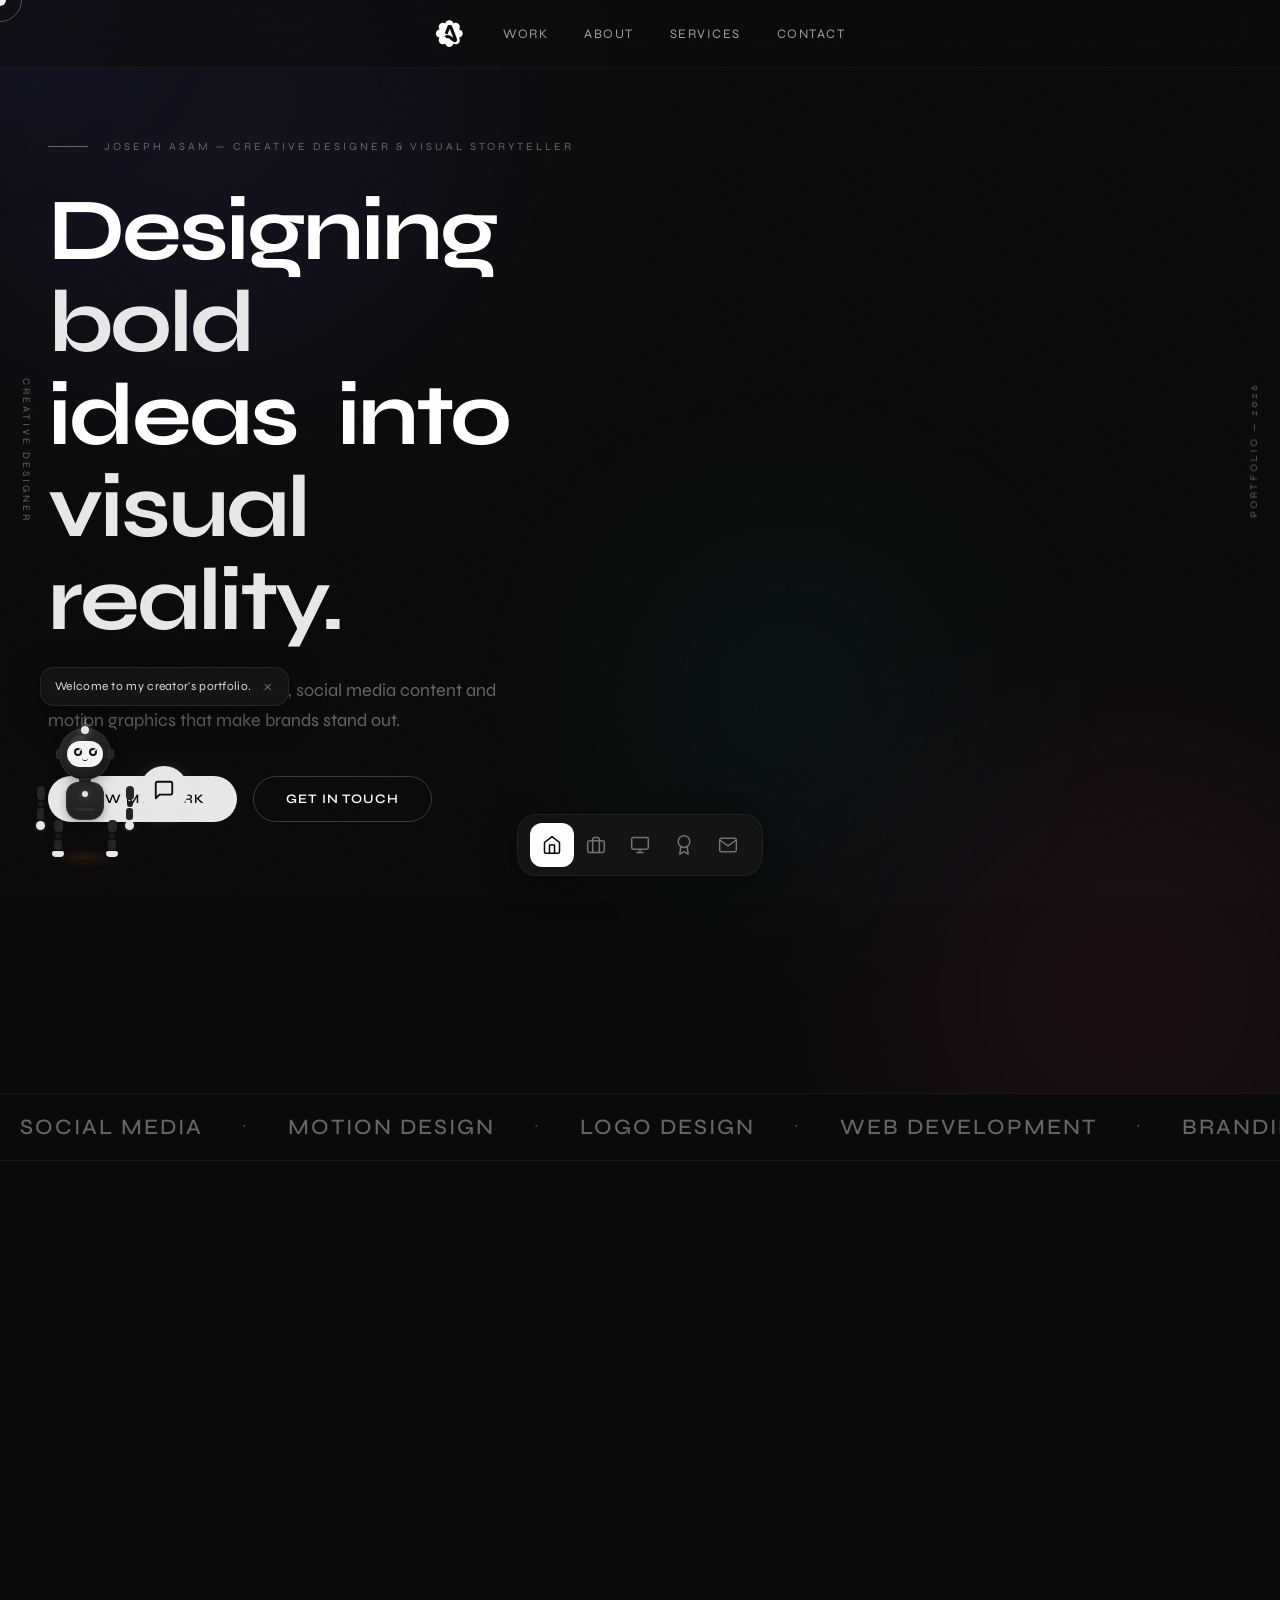
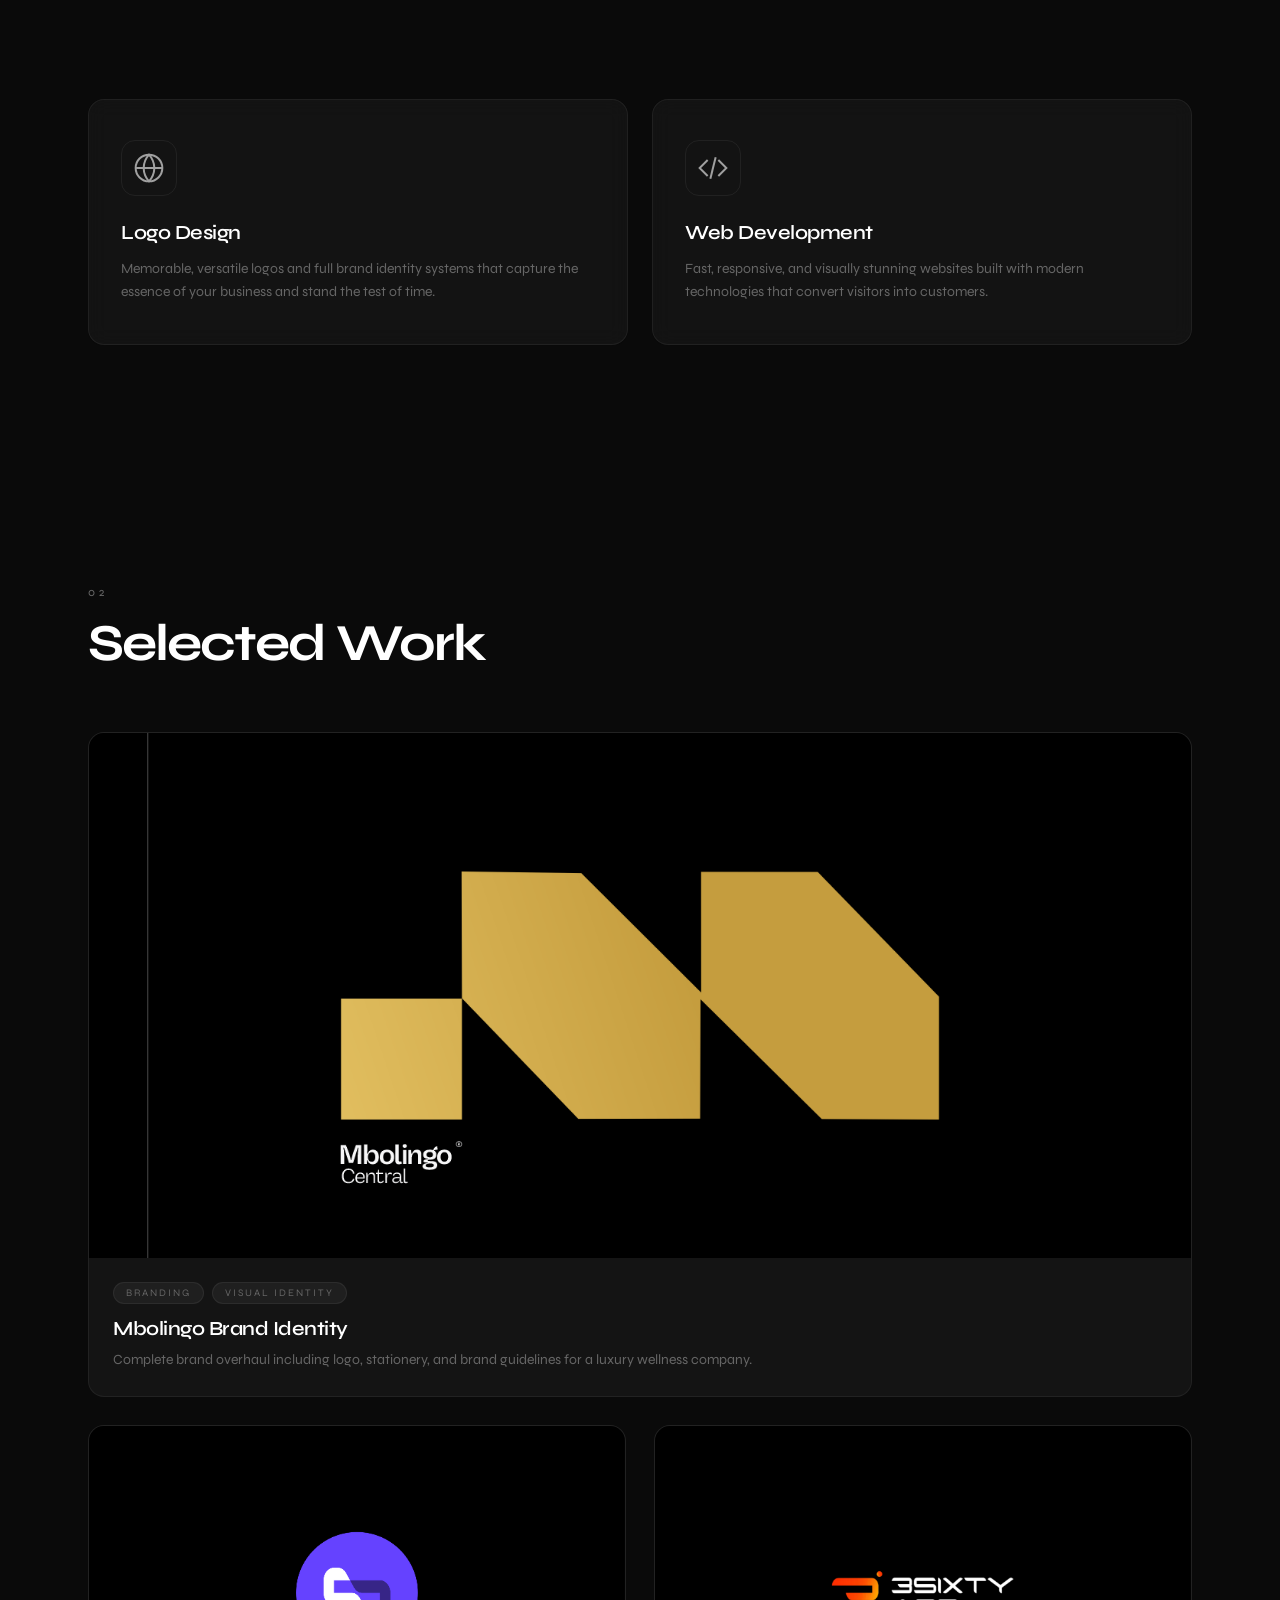
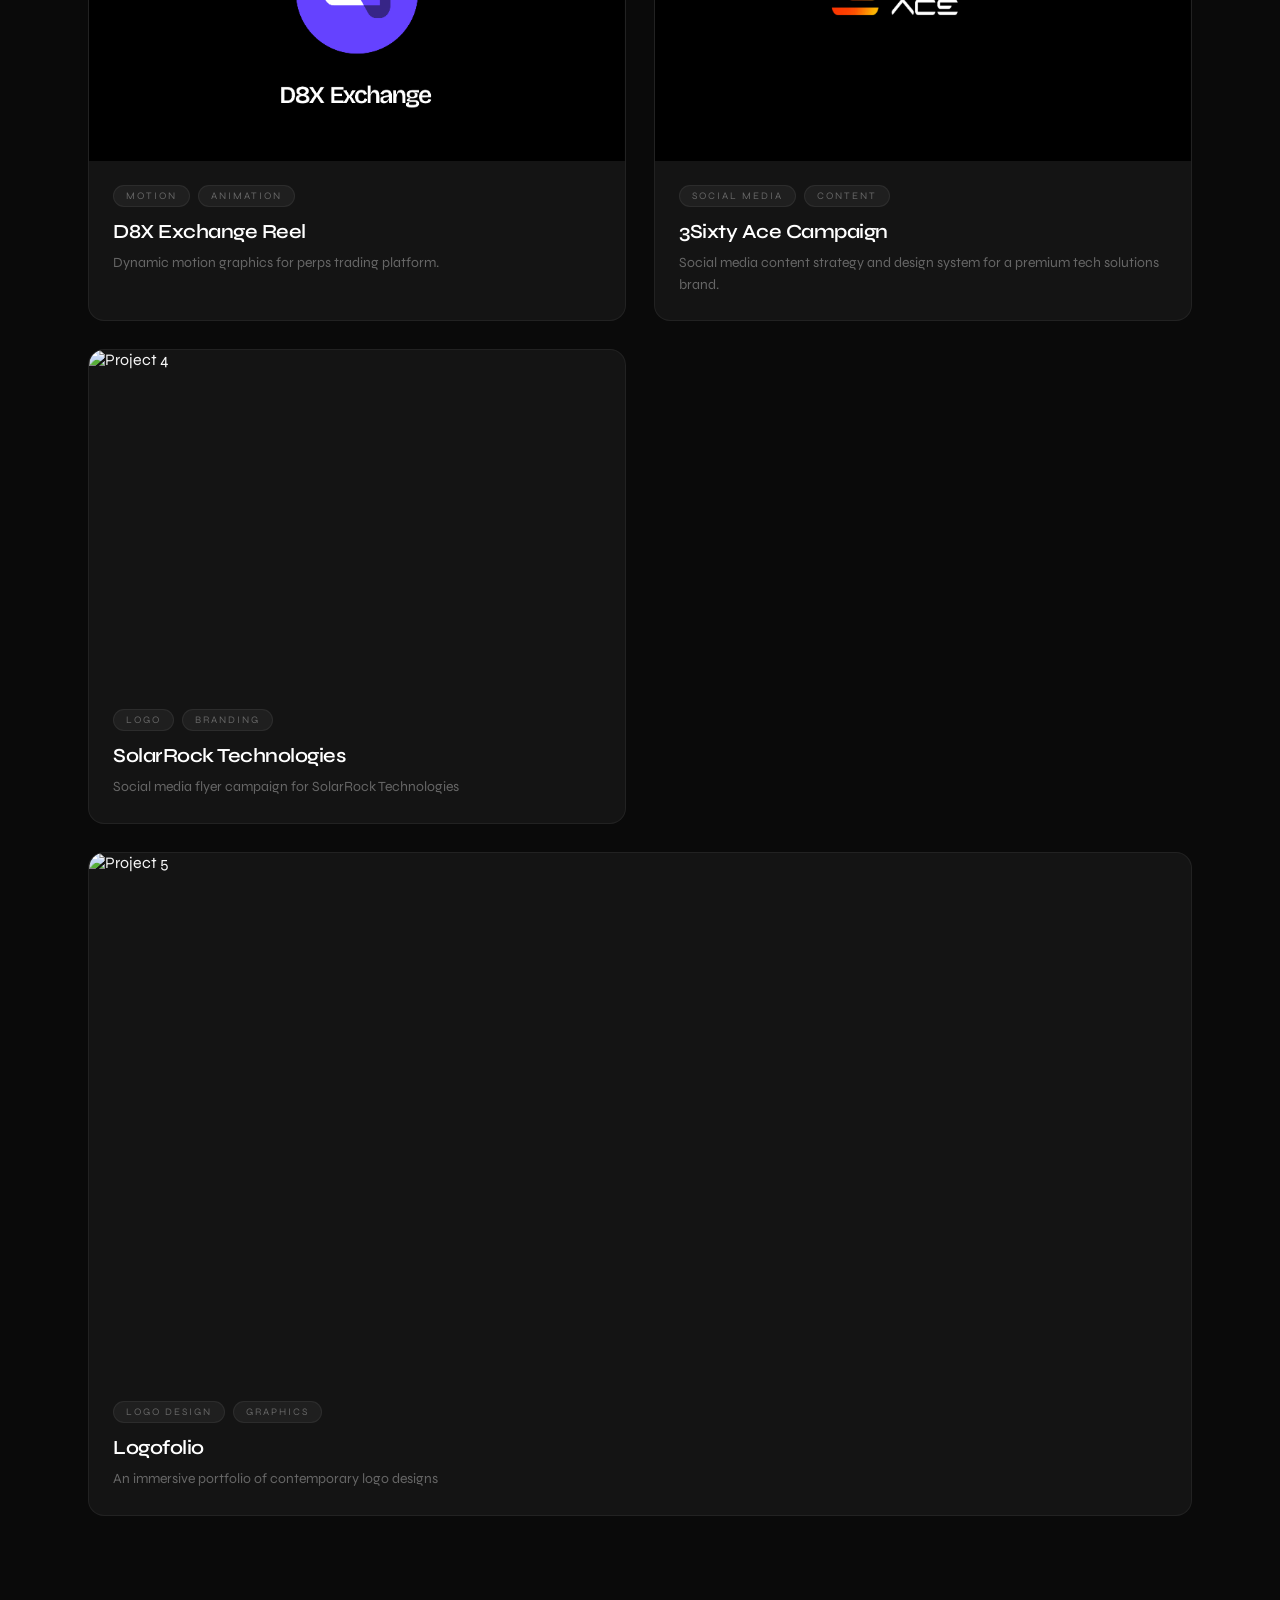
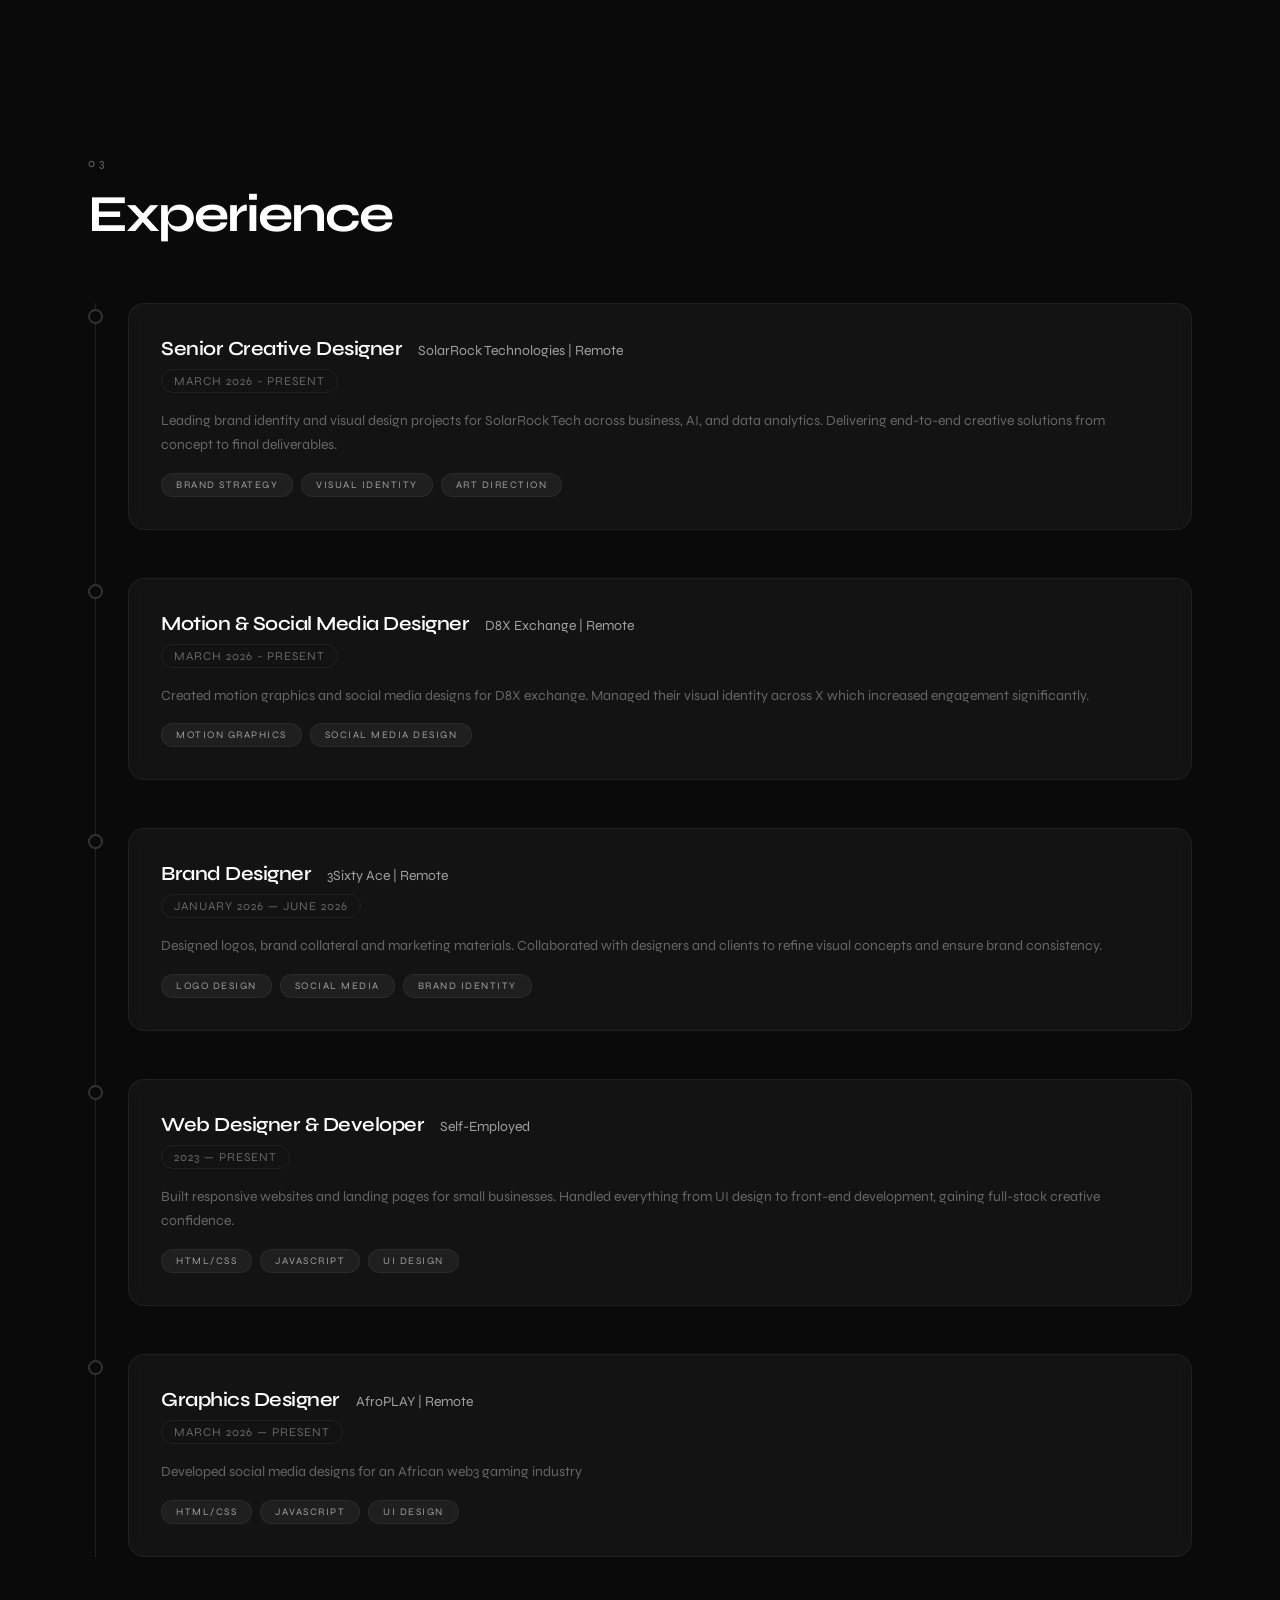
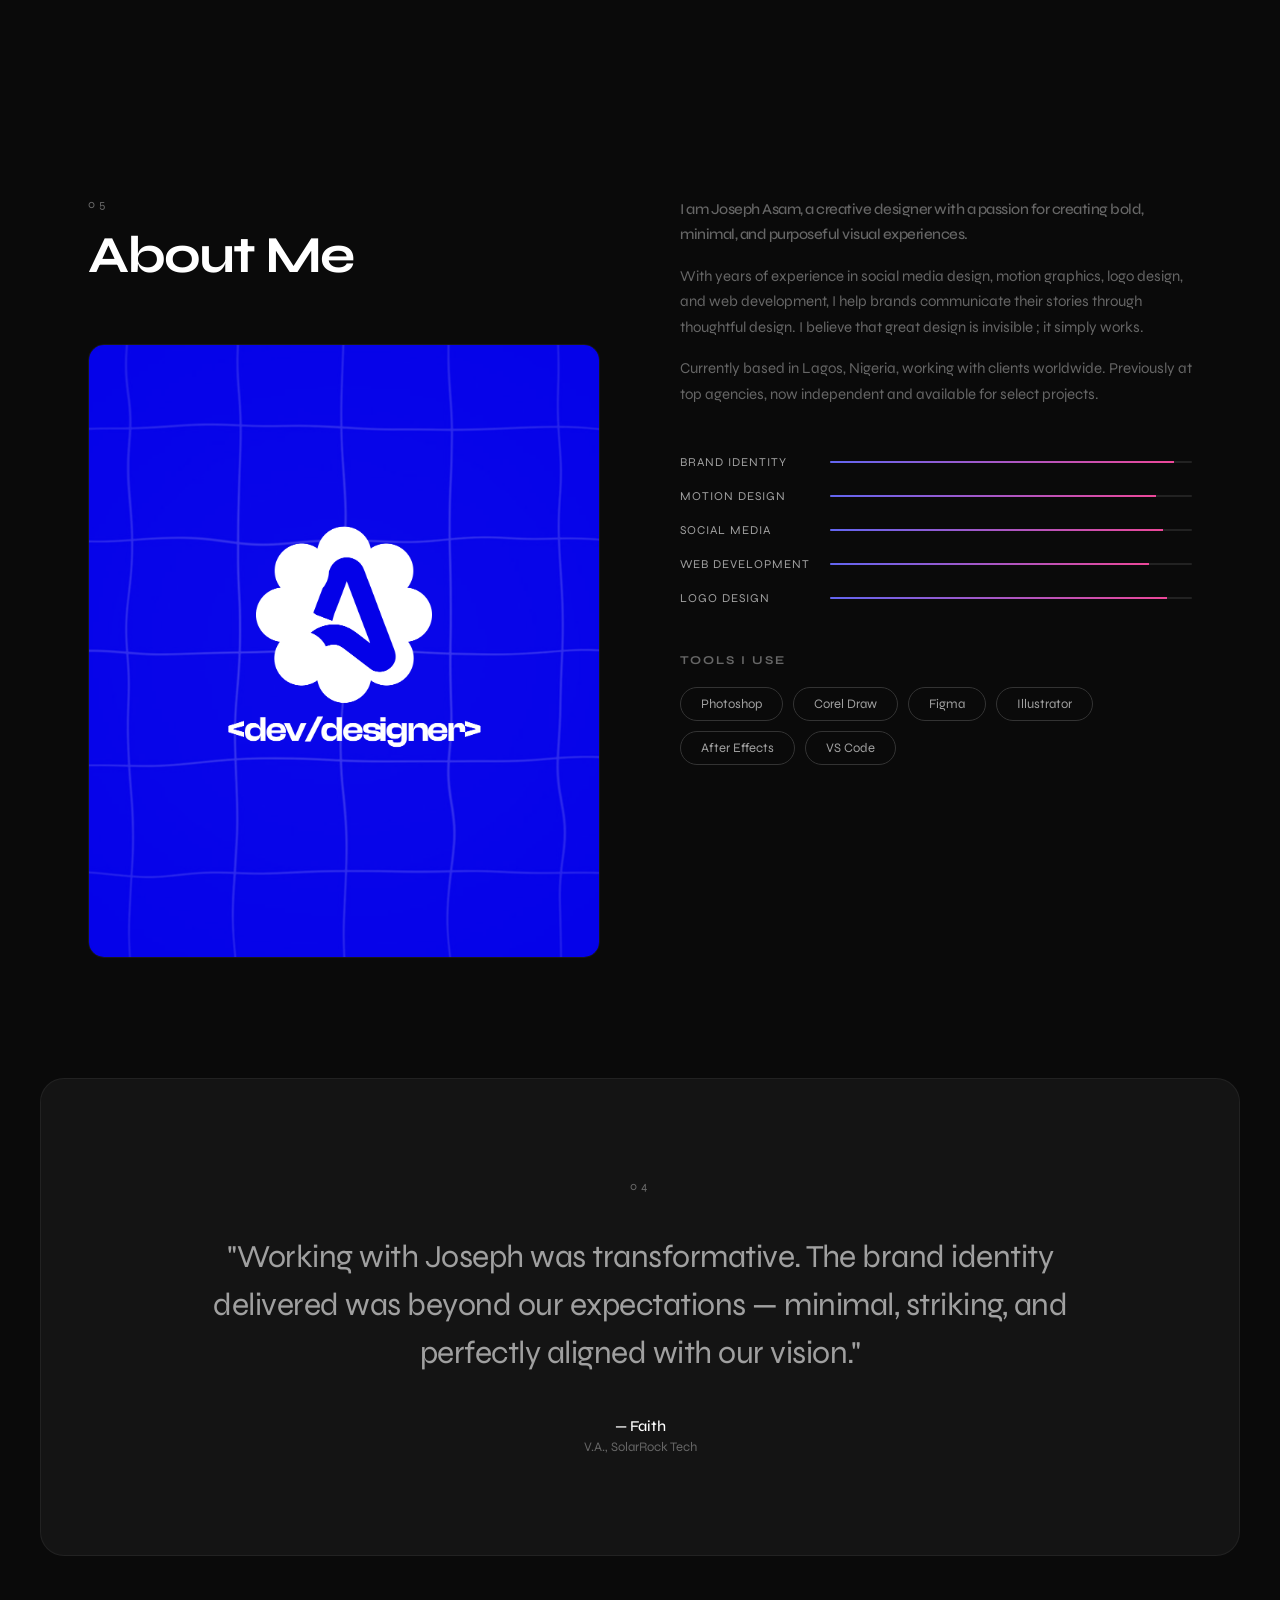
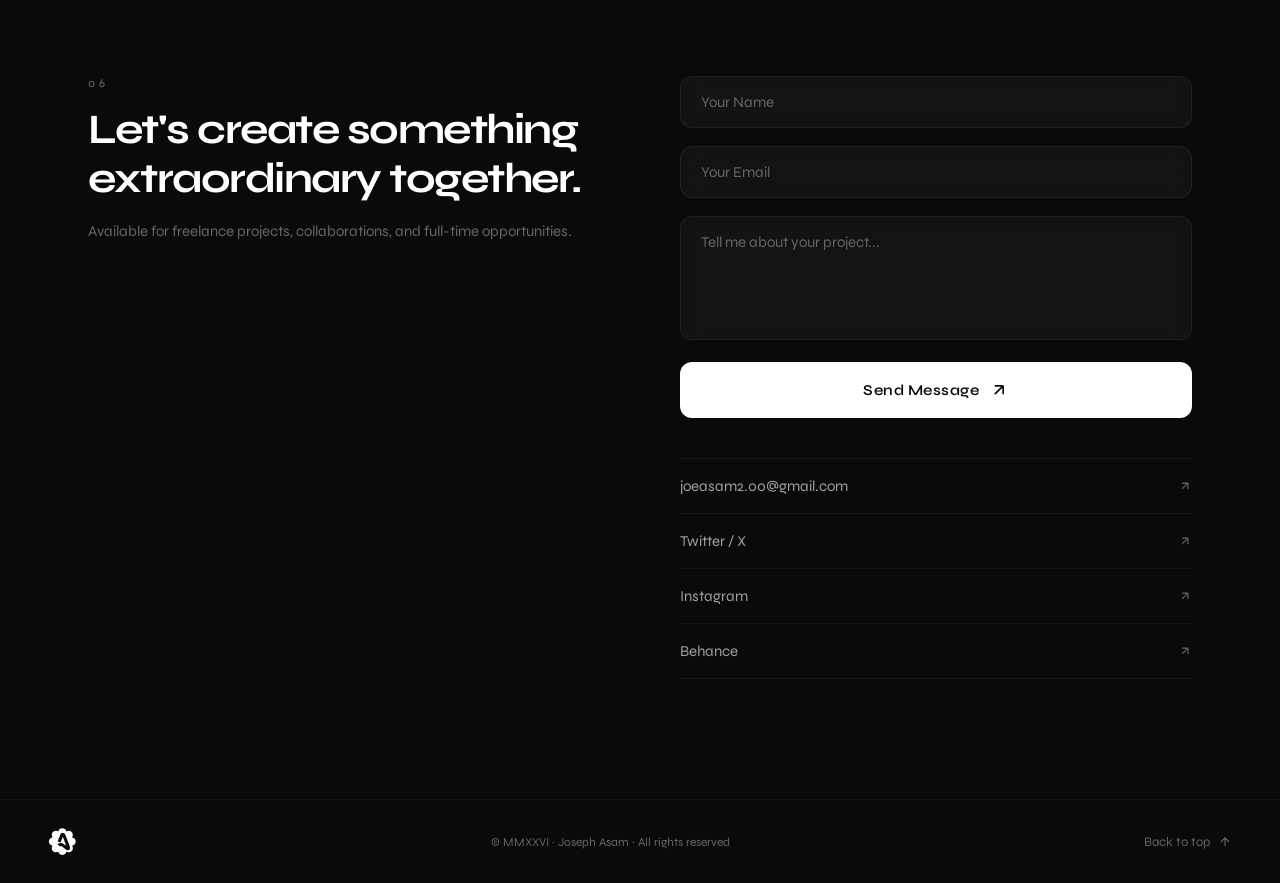
==== commit 6f4dc227: "hjhj" ====
--- a/index.html
+++ b/index.html
@@ -115,17 +115,6 @@
             <span class="location-dot"></span>
             Lagos, Nigeria
           </div>
-        </div>
-      </div>
-
-      <div class="hero-image-wrapper anim-reveal">
-        <div class="hero-image-ring">
-          <div class="hero-ring-segment hero-ring-1"></div>
-          <div class="hero-ring-segment hero-ring-2"></div>
-        </div>
-        <div class="hero-image magnetic" data-strength="40">
-          <img src="/ME.png" alt="Joseph Asam" />
-          <div class="hero-image-overlay"></div>
         </div>
       </div>
 
@@ -592,7 +581,122 @@
     </a>
   </div>
 
+  <!-- JOEBOT MASCOT -->
+  <div class="joubot-wrapper" id="joubot" role="complementary" aria-label="JoeBot assistant">
+    <div class="joubot-speech" id="joubot-speech" aria-live="polite">
+      <span class="joubot-speech-text" id="joubot-speech-text"></span>
+      <button class="joubot-speech-close" id="joubot-speech-close" aria-label="Dismiss">&times;</button>
+    </div>
+    <div class="joubot-character" id="joubot-character">
+      <div class="joubot-glow"></div>
+      <div class="joubot-body-group">
+        <div class="joubot-antenna">
+          <div class="joubot-antenna-stem"></div>
+          <div class="joubot-antenna-tip"></div>
+        </div>
+        <div class="joubot-head">
+          <div class="joubot-helmet">
+            <div class="joubot-helmet-shine"></div>
+          </div>
+          <div class="joubot-visor">
+            <div class="joubot-visor-glare"></div>
+            <div class="joubot-face">
+              <div class="joubot-eyes">
+                <div class="joubot-eye joubot-eye-l" id="joubot-eye-l">
+                  <div class="joubot-pupil" id="joubot-pupil-l"></div>
+                  <div class="joubot-eye-shine"></div>
+                </div>
+                <div class="joubot-eye joubot-eye-r" id="joubot-eye-r">
+                  <div class="joubot-pupil" id="joubot-pupil-r"></div>
+                  <div class="joubot-eye-shine"></div>
+                </div>
+              </div>
+              <div class="joubot-mouth" id="joubot-mouth"></div>
+            </div>
+          </div>
+          <div class="joubot-ear joubot-ear-l"></div>
+          <div class="joubot-ear joubot-ear-r"></div>
+        </div>
+        <div class="joubot-neck"></div>
+        <div class="joubot-torso">
+          <div class="joubot-chest-light"></div>
+          <div class="joubot-chest-detail"></div>
+        </div>
+        <div class="joubot-arm joubot-arm-l" id="joubot-arm-l">
+          <div class="joubot-arm-upper"></div>
+          <div class="joubot-arm-joint"></div>
+          <div class="joubot-arm-lower"></div>
+          <div class="joubot-hand" id="joubot-hand-l"></div>
+        </div>
+        <div class="joubot-arm joubot-arm-r" id="joubot-arm-r">
+          <div class="joubot-arm-upper"></div>
+          <div class="joubot-arm-joint"></div>
+          <div class="joubot-arm-lower"></div>
+          <div class="joubot-hand" id="joubot-hand-r"></div>
+        </div>
+        <div class="joubot-leg joubot-leg-l">
+          <div class="joubot-leg-upper"></div>
+          <div class="joubot-leg-joint"></div>
+          <div class="joubot-leg-lower"></div>
+          <div class="joubot-boot"></div>
+        </div>
+        <div class="joubot-leg joubot-leg-r">
+          <div class="joubot-leg-upper"></div>
+          <div class="joubot-leg-joint"></div>
+          <div class="joubot-leg-lower"></div>
+          <div class="joubot-boot"></div>
+        </div>
+      </div>
+      <div class="joubot-shadow"></div>
+    </div>
+    <div class="joubot-zzz" id="joubot-zzz">
+      <span>z</span><span>z</span><span>z</span>
+    </div>
+  </div>
+
+  <!-- JOEBOT CHAT BUTTON -->
+  <button class="joubot-chat-btn" id="joubot-chat-btn" aria-label="Open JoeBot chat">
+    <svg width="22" height="22" viewBox="0 0 24 24" fill="none" stroke="currentColor" stroke-width="2" stroke-linecap="round" stroke-linejoin="round">
+      <path d="M21 15a2 2 0 0 1-2 2H7l-4 4V5a2 2 0 0 1 2-2h14a2 2 0 0 1 2 2z"/>
+    </svg>
+  </button>
+
+  <!-- JOEBOT CHAT PANEL -->
+  <div class="joubot-chat-panel" id="joubot-chat-panel">
+    <div class="joubot-chat-header">
+      <div class="joubot-chat-header-info">
+        <div class="joubot-chat-avatar">JB</div>
+        <div>
+          <div class="joubot-chat-name">JoeBot</div>
+          <div class="joubot-chat-status">Online</div>
+        </div>
+      </div>
+      <button class="joubot-chat-close" id="joubot-chat-close" aria-label="Close chat">&times;</button>
+    </div>
+    <div class="joubot-chat-messages" id="joubot-chat-messages"></div>
+    <div class="joubot-chat-suggestions" id="joubot-chat-suggestions">
+      <button class="joubot-suggestion" data-query="Who is Joe?">Who is Joe?</button>
+      <button class="joubot-suggestion" data-query="Show branding projects">Branding work</button>
+      <button class="joubot-suggestion" data-query="Show UI projects">UI projects</button>
+      <button class="joubot-suggestion" data-query="Show motion graphics">Motion work</button>
+      <button class="joubot-suggestion" data-query="What tools does Joe use?">Tools</button>
+      <button class="joubot-suggestion" data-query="How can I hire Joe?">Hire Joe</button>
+      <button class="joubot-suggestion" data-query="Download CV">Download CV</button>
+      <button class="joubot-suggestion" data-query="Contact Joe">Contact</button>
+    </div>
+    <div class="joubot-chat-input-area">
+      <input type="text" class="joubot-chat-input" id="joubot-chat-input" placeholder="Ask me anything..." aria-label="Chat input"/>
+      <button class="joubot-chat-send" id="joubot-chat-send" aria-label="Send message">
+        <svg width="18" height="18" viewBox="0 0 24 24" fill="none" stroke="currentColor" stroke-width="2" stroke-linecap="round" stroke-linejoin="round">
+          <line x1="22" y1="2" x2="11" y2="13"/><polygon points="22 2 15 22 11 13 2 9 22 2"/>
+        </svg>
+      </button>
+    </div>
+  </div>
+
+  <!-- JOEBOT PROGRESS DOTS -->
   <script src="script.js"></script>
+  <script src="joubot/joubot.js"></script>
 </body>
 
 </html>
--- a/styles.css
+++ b/styles.css
@@ -698,59 +698,6 @@
   }
 }
 
-.hero-image-wrapper {
-  width: 380px;
-  height: 380px;
-  flex-shrink: 0;
-  z-index: 1;
-  position: relative
-}
-
-.hero-image-ring {
-  position: absolute;
-  inset: -12px;
-  border-radius: 50%
-}
-
-.hero-ring-segment {
-  position: absolute;
-  inset: 0;
-  border-radius: 50%;
-  border: 2px solid transparent
-}
-
-.hero-ring-1 {
-  border-top-color: var(--accent);
-  border-right-color: var(--accent);
-  animation: ringRotate 8s linear infinite
-}
-
-.hero-ring-2 {
-  border-bottom-color: rgba(255, 255, 255, 0.15);
-  border-left-color: rgba(255, 255, 255, 0.15);
-  animation: ringRotate 12s linear infinite reverse
-}
-
-@keyframes ringRotate {
-  from { transform: rotate(0deg) }
-  to { transform: rotate(360deg) }
-}
-
-.hero-image {
-  width: 100%;
-  height: 100%;
-  position: relative;
-  overflow: hidden;
-  border-radius: 50%;
-  transition: transform .4s var(--ease-out-expo)
-}
-
-.hero-image-overlay {
-  position: absolute;
-  inset: 0;
-  background: linear-gradient(180deg, transparent 40%, rgba(0, 0, 0, 0.6) 100%)
-}
-
 /* MARQUEE */
 .marquee-section {
   padding: 20px 0;
@@ -1887,11 +1834,6 @@
     gap: 40px
   }
 
-  .hero-image-wrapper {
-    width: 280px;
-    height: 380px
-  }
-
   .section {
     padding: 80px 32px
   }
@@ -1962,38 +1904,79 @@
 
   .hero {
     padding: 100px 20px 48px;
-    gap: 32px;
+    gap: 28px;
     flex-direction: column-reverse;
-    text-align: center
+    text-align: center;
+    min-height: auto
   }
 
   .hero-tag {
-    justify-content: center
+    justify-content: center;
+    font-size: 9px;
+    letter-spacing: 2px;
+    gap: 10px;
+    margin-bottom: 24px
+  }
+
+  .hero-tag-line {
+    width: 24px
   }
 
   .hero-title {
+    font-size: clamp(36px, 10vw, 52px);
     letter-spacing: -2px
   }
 
   .hero-subtitle {
+    max-width: 100%;
+    font-size: 14px;
+    line-height: 1.6;
+    margin-top: 20px
+  }
+
+  .hero-actions {
+    justify-content: center;
+    flex-direction: column;
+    align-items: center;
+    gap: 12px;
+    margin-top: 28px
+  }
+
+  .hero-cta,
+  .hero-cta-outline {
+    width: 100%;
+    max-width: 260px;
+    justify-content: center;
+    padding: 12px 24px;
+    font-size: 12px
+  }
+
+  .hero-stats {
+    justify-content: center;
+    gap: 20px;
+    margin-top: 32px
+  }
+
+  .hero-stat-number {
+    font-size: 24px
+  }
+
+  .hero-stat-label {
+    font-size: 10px;
+    letter-spacing: 1px
+  }
+
+  .hero-stat-divider {
+    height: 28px
+  }
+
+  .hero-bottom {
+    justify-content: center;
+    margin-top: 32px
+  }
+
+  .hero-content {
     max-width: 100%
-  }
-
-  .hero-actions {
-    justify-content: center
-  }
-
-  .hero-stats {
-    justify-content: center
-  }
-
-  .hero-bottom {
-    justify-content: center
-  }
-
-  .hero-image-wrapper {
-    width: 200px;
-    height: 200px
   }
 
   .hero-scroll {
@@ -2191,15 +2174,6 @@
 
   .hero-location {
     font-size: 12px
-  }
-
-  .hero-image-wrapper {
-    width: 200px;
-    height: 270px
-  }
-
-  .hero-image {
-    border-radius: 140px 140px 16px 16px
   }
 
   .section {
@@ -2587,4 +2561,971 @@
     bottom: 16px;
     font-size: 12px
   }
+}
+
+/* ============================================
+   JOEBOT MASCOT
+   ============================================ */
+
+.joubot-wrapper {
+  position: fixed;
+  z-index: 998;
+  bottom: 40px;
+  left: 40px;
+  user-select: none;
+  -webkit-user-select: none;
+  cursor: grab;
+  touch-action: none
+}
+
+.joubot-wrapper.dragging {
+  cursor: grabbing;
+  transition: none
+}
+
+.joubot-wrapper.dragging .joubot-character {
+  animation-play-state: paused !important
+}
+
+/* SPEECH BUBBLE */
+.joubot-speech {
+  position: absolute;
+  bottom: calc(100% + 14px);
+  left: 0;
+  background: rgba(20, 20, 20, 0.92);
+  backdrop-filter: blur(16px);
+  -webkit-backdrop-filter: blur(16px);
+  border: 1px solid rgba(255, 255, 255, 0.08);
+  border-radius: 14px;
+  padding: 10px 14px;
+  display: flex;
+  align-items: center;
+  gap: 10px;
+  white-space: nowrap;
+  opacity: 0;
+  transform: translateY(8px);
+  transition: opacity .35s, transform .35s;
+  box-shadow: 0 8px 32px rgba(0, 0, 0, 0.4);
+  pointer-events: none;
+  max-width: 260px
+}
+
+.joubot-speech.visible {
+  opacity: 1;
+  transform: translateY(0);
+  pointer-events: auto
+}
+
+.joubot-speech.fade-out {
+  opacity: 0;
+  transform: translateY(-4px)
+}
+
+.joubot-speech-text {
+  font-size: 12px;
+  color: rgba(255, 255, 255, 0.85);
+  letter-spacing: 0.3px;
+  line-height: 1.4
+}
+
+.joubot-speech-close {
+  background: none;
+  border: none;
+  color: rgba(255, 255, 255, 0.35);
+  font-size: 15px;
+  cursor: pointer;
+  padding: 0 2px;
+  line-height: 1;
+  transition: color .2s;
+  flex-shrink: 0
+}
+
+.joubot-speech-close:hover {
+  color: #fff
+}
+
+/* CHARACTER */
+.joubot-character {
+  position: relative;
+  width: 90px;
+  height: 140px;
+  animation: joubotFloat 4s ease-in-out infinite
+}
+
+.joubot-body-group {
+  position: relative;
+  width: 100%;
+  height: 100%;
+  transition: transform .15s ease-out;
+  transform-origin: center bottom
+}
+
+@keyframes joubotFloat {
+  0%, 100% { transform: translateY(0) }
+  50% { transform: translateY(-6px) }
+}
+
+/* GLOW */
+.joubot-glow {
+  position: absolute;
+  bottom: -8px;
+  left: 50%;
+  transform: translateX(-50%);
+  width: 60px;
+  height: 20px;
+  background: radial-gradient(ellipse, rgba(232, 93, 58, 0.15) 0%, transparent 70%);
+  border-radius: 50%;
+  pointer-events: none;
+  transition: opacity .3s
+}
+
+/* ANTENNA */
+.joubot-antenna {
+  position: absolute;
+  top: -4px;
+  left: 50%;
+  transform: translateX(-50%);
+  display: flex;
+  flex-direction: column;
+  align-items: center;
+  z-index: 5
+}
+
+.joubot-antenna-stem {
+  width: 2px;
+  height: 10px;
+  background: rgba(232, 232, 232, 0.3)
+}
+
+.joubot-antenna-tip {
+  width: 8px;
+  height: 8px;
+  background: var(--accent);
+  border-radius: 50%;
+  box-shadow: 0 0 8px rgba(232, 232, 232, 0.4);
+  animation: antennaPulse 2s ease-in-out infinite
+}
+
+@keyframes antennaPulse {
+  0%, 100% { box-shadow: 0 0 4px rgba(232, 232, 232, 0.3); transform: scale(1) }
+  50% { box-shadow: 0 0 12px rgba(232, 232, 232, 0.6); transform: scale(1.1) }
+}
+
+/* HEAD */
+.joubot-head {
+  position: absolute;
+  top: 8px;
+  left: 50%;
+  transform: translateX(-50%);
+  width: 52px;
+  height: 52px;
+  z-index: 4
+}
+
+.joubot-helmet {
+  width: 100%;
+  height: 100%;
+  background: linear-gradient(145deg, #2a2a2a, #1a1a1a);
+  border-radius: 50%;
+  position: relative;
+  border: 1.5px solid rgba(255, 255, 255, 0.08);
+  box-shadow:
+    inset 0 -3px 6px rgba(0, 0, 0, 0.3),
+    0 4px 12px rgba(0, 0, 0, 0.3)
+}
+
+.joubot-helmet-shine {
+  position: absolute;
+  top: 7px;
+  left: 10px;
+  width: 16px;
+  height: 10px;
+  background: rgba(255, 255, 255, 0.08);
+  border-radius: 50%;
+  transform: rotate(-20deg)
+}
+
+/* VISOR */
+.joubot-visor {
+  position: absolute;
+  top: 50%;
+  left: 50%;
+  transform: translate(-50%, -50%);
+  width: 36px;
+  height: 26px;
+  background: #f5f5f5;
+  border-radius: 14px;
+  overflow: hidden
+}
+
+.joubot-visor-glare {
+  position: absolute;
+  top: 3px;
+  left: 4px;
+  width: 12px;
+  height: 6px;
+  background: rgba(255, 255, 255, 0.5);
+  border-radius: 50%;
+  transform: rotate(-10deg)
+}
+
+/* FACE */
+.joubot-face {
+  position: absolute;
+  inset: 0;
+  display: flex;
+  flex-direction: column;
+  align-items: center;
+  justify-content: center;
+  gap: 2px
+}
+
+.joubot-eyes {
+  display: flex;
+  gap: 7px
+}
+
+.joubot-eye {
+  width: 8px;
+  height: 8px;
+  background: #111;
+  border-radius: 50%;
+  position: relative;
+  transition: transform .1s ease-out
+}
+
+.joubot-eye.blink {
+  transform: scaleY(0.1)
+}
+
+.joubot-pupil {
+  width: 4px;
+  height: 4px;
+  background: #fff;
+  border-radius: 50%;
+  position: absolute;
+  top: 50%;
+  left: 50%;
+  transform: translate(-50%, -50%);
+  transition: transform .06s ease-out
+}
+
+.joubot-eye-shine {
+  position: absolute;
+  top: 1px;
+  right: 1px;
+  width: 2px;
+  height: 2px;
+  background: #fff;
+  border-radius: 50%
+}
+
+.joubot-mouth {
+  width: 6px;
+  height: 3px;
+  border-bottom: 1.5px solid #111;
+  border-radius: 0 0 3px 3px;
+  transition: all .2s
+}
+
+/* EARS */
+.joubot-ear {
+  position: absolute;
+  top: 50%;
+  transform: translateY(-50%);
+  width: 6px;
+  height: 10px;
+  background: #222;
+  border-radius: 3px;
+  border: 1px solid rgba(255, 255, 255, 0.06)
+}
+
+.joubot-ear-l { left: -3px }
+.joubot-ear-r { right: -3px }
+
+/* NECK */
+.joubot-neck {
+  position: absolute;
+  top: 58px;
+  left: 50%;
+  transform: translateX(-50%);
+  width: 12px;
+  height: 6px;
+  background: #222;
+  border-radius: 0 0 4px 4px
+}
+
+/* TORSO */
+.joubot-torso {
+  position: absolute;
+  top: 62px;
+  left: 50%;
+  transform: translateX(-50%);
+  width: 38px;
+  height: 38px;
+  background: linear-gradient(180deg, #2a2a2a, #1e1e1e);
+  border-radius: 12px 12px 14px 14px;
+  border: 1px solid rgba(255, 255, 255, 0.06);
+  box-shadow: 0 3px 8px rgba(0, 0, 0, 0.3)
+}
+
+.joubot-chest-light {
+  position: absolute;
+  top: 8px;
+  left: 50%;
+  transform: translateX(-50%);
+  width: 6px;
+  height: 6px;
+  background: var(--accent);
+  border-radius: 50%;
+  box-shadow: 0 0 6px rgba(232, 232, 232, 0.3);
+  animation: chestBlink 3s ease-in-out infinite
+}
+
+@keyframes chestBlink {
+  0%, 100% { opacity: 0.4 }
+  50% { opacity: 1 }
+}
+
+.joubot-chest-detail {
+  position: absolute;
+  bottom: 8px;
+  left: 50%;
+  transform: translateX(-50%);
+  width: 20px;
+  height: 3px;
+  background: rgba(255, 255, 255, 0.06);
+  border-radius: 2px
+}
+
+/* ARMS */
+.joubot-arm {
+  position: absolute;
+  top: 66px;
+  display: flex;
+  flex-direction: column;
+  align-items: center;
+  gap: 1px;
+  z-index: 3;
+  transform-origin: top center;
+  transition: transform .15s ease-out
+}
+
+.joubot-arm-l {
+  left: -4px
+}
+
+.joubot-arm-r {
+  right: -4px
+}
+
+.joubot-arm-upper {
+  width: 8px;
+  height: 14px;
+  background: #252525;
+  border-radius: 4px
+}
+
+.joubot-arm-joint {
+  width: 6px;
+  height: 6px;
+  background: #1a1a1a;
+  border-radius: 50%
+}
+
+.joubot-arm-lower {
+  width: 7px;
+  height: 12px;
+  background: #222;
+  border-radius: 3px
+}
+
+.joubot-hand {
+  width: 9px;
+  height: 9px;
+  background: var(--accent);
+  border-radius: 50%;
+  box-shadow: 0 1px 4px rgba(232, 232, 232, 0.2)
+}
+
+/* LEGS */
+.joubot-leg {
+  position: absolute;
+  top: 100px;
+  display: flex;
+  flex-direction: column;
+  align-items: center;
+  gap: 1px;
+  z-index: 2;
+  transform-origin: top center;
+  transition: transform .15s ease-out
+}
+
+.joubot-leg-l { left: 12px }
+.joubot-leg-r { right: 12px }
+
+.joubot-leg-upper {
+  width: 9px;
+  height: 12px;
+  background: #252525;
+  border-radius: 4px
+}
+
+.joubot-leg-joint {
+  width: 6px;
+  height: 6px;
+  background: #1a1a1a;
+  border-radius: 50%
+}
+
+.joubot-leg-lower {
+  width: 8px;
+  height: 10px;
+  background: #222;
+  border-radius: 3px
+}
+
+.joubot-boot {
+  width: 12px;
+  height: 6px;
+  background: var(--accent);
+  border-radius: 3px 3px 5px 5px
+}
+
+/* SHADOW */
+.joubot-shadow {
+  position: absolute;
+  bottom: -4px;
+  left: 50%;
+  transform: translateX(-50%);
+  width: 40px;
+  height: 6px;
+  background: radial-gradient(ellipse, rgba(0, 0, 0, 0.3) 0%, transparent 70%);
+  border-radius: 50%;
+  animation: shadowPulse 4s ease-in-out infinite
+}
+
+@keyframes shadowPulse {
+  0%, 100% { transform: translateX(-50%) scaleX(1); opacity: 0.5 }
+  50% { transform: translateX(-50%) scaleX(0.8); opacity: 0.3 }
+}
+
+/* ZZZ */
+.joubot-zzz {
+  position: absolute;
+  top: -10px;
+  right: -10px;
+  display: flex;
+  flex-direction: column;
+  gap: 2px;
+  opacity: 0;
+  pointer-events: none;
+  transition: opacity .4s
+}
+
+.joubot-zzz.visible {
+  opacity: 1
+}
+
+.joubot-zzz span {
+  font-family: var(--font-display);
+  font-weight: 700;
+  color: var(--accent);
+  opacity: 0;
+  animation: zzzFloat 2s ease-in-out infinite
+}
+
+.joubot-zzz span:nth-child(1) { font-size: 10px; animation-delay: 0s }
+.joubot-zzz span:nth-child(2) { font-size: 13px; animation-delay: 0.3s }
+.joubot-zzz span:nth-child(3) { font-size: 16px; animation-delay: 0.6s }
+
+@keyframes zzzFloat {
+  0% { opacity: 0; transform: translateY(0) translateX(0) }
+  30% { opacity: 1 }
+  100% { opacity: 0; transform: translateY(-16px) translateX(8px) }
+}
+
+/* ============================================
+   STATE ANIMATIONS
+   ============================================ */
+
+/* WAVE */
+.state-wave .joubot-arm-r {
+  animation: waveArm 0.6s ease-in-out 3
+}
+
+@keyframes waveArm {
+  0%, 100% { transform: rotate(0deg) }
+  50% { transform: rotate(-40deg) }
+}
+
+/* HAPPY */
+.state-happy .joubot-mouth {
+  width: 8px;
+  height: 4px;
+  border-bottom-width: 2px
+}
+
+.state-happy .joubot-character {
+  animation: happyBounce 0.5s ease-in-out
+}
+
+@keyframes happyBounce {
+  0%, 100% { transform: translateY(0) }
+  50% { transform: translateY(-10px) }
+}
+
+/* EXCITED */
+.state-excited .joubot-character {
+  animation: excitedBounce 0.4s ease-in-out 2
+}
+
+.state-excited .joubot-mouth {
+  width: 7px;
+  height: 5px;
+  border-bottom-width: 2px
+}
+
+@keyframes excitedBounce {
+  0%, 100% { transform: translateY(0) scale(1) }
+  50% { transform: translateY(-14px) scale(1.05) }
+}
+
+/* SURPRISED */
+.state-surprised .joubot-mouth {
+  width: 5px;
+  height: 5px;
+  border: 1.5px solid #111;
+  border-radius: 50%
+}
+
+.state-surprised .joubot-eye {
+  transform: scale(1.2)
+}
+
+/* SLEEPING */
+.state-sleeping .joubot-character {
+  animation: sleepBob 3s ease-in-out infinite
+}
+
+.state-sleeping .joubot-eye {
+  transform: scaleY(0.15)
+}
+
+.state-sleeping .joubot-antenna-tip {
+  animation: none;
+  opacity: 0.3
+}
+
+@keyframes sleepBob {
+  0%, 100% { transform: translateY(0) rotate(0deg) }
+  50% { transform: translateY(-3px) rotate(2deg) }
+}
+
+/* YAWNING */
+.state-yawning .joubot-mouth {
+  width: 7px;
+  height: 7px;
+  border: 1.5px solid #111;
+  border-radius: 50%
+}
+
+.state-yawning .joubot-eye {
+  transform: scaleY(0.3)
+}
+
+/* STRETCHING */
+.state-stretching .joubot-arm-l {
+  animation: stretchLeft 0.8s ease-in-out
+}
+
+.state-stretching .joubot-arm-r {
+  animation: stretchRight 0.8s ease-in-out
+}
+
+@keyframes stretchLeft {
+  0%, 100% { transform: rotate(0deg) }
+  50% { transform: rotate(25deg) }
+}
+
+@keyframes stretchRight {
+  0%, 100% { transform: rotate(0deg) }
+  50% { transform: rotate(-25deg) }
+}
+
+/* POINTING */
+.state-pointing .joubot-arm-r {
+  animation: pointRight 0.5s ease-in-out forwards
+}
+
+@keyframes pointRight {
+  0% { transform: rotate(0deg) }
+  100% { transform: rotate(-50deg) }
+}
+
+/* DANCING */
+.state-dancing .joubot-character {
+  animation: danceSpin 0.8s ease-in-out infinite
+}
+
+.state-dancing .joubot-arm-l {
+  animation: danceArmL 0.4s ease-in-out infinite alternate
+}
+
+.state-dancing .joubot-arm-r {
+  animation: danceArmR 0.4s ease-in-out infinite alternate
+}
+
+@keyframes danceSpin {
+  0% { transform: translateY(0) rotate(0deg) }
+  25% { transform: translateY(-10px) rotate(-5deg) }
+  50% { transform: translateY(0) rotate(0deg) }
+  75% { transform: translateY(-10px) rotate(5deg) }
+  100% { transform: translateY(0) rotate(0deg) }
+}
+
+@keyframes danceArmL {
+  from { transform: rotate(15deg) }
+  to { transform: rotate(-20deg) }
+}
+
+@keyframes danceArmR {
+  from { transform: rotate(-15deg) }
+  to { transform: rotate(20deg) }
+}
+
+/* SITTING */
+.state-sitting .joubot-leg-l,
+.state-sitting .joubot-leg-r {
+  transform: rotate(90deg) translateY(8px)
+}
+
+.state-sitting .joubot-character {
+  animation: none
+}
+
+.state-sitting .joubot-shadow {
+  transform: translateX(-50%) scaleX(1.2)
+}
+
+/* THINKING */
+.state-thinking .joubot-eye-l {
+  animation: thinkLook 2s ease-in-out infinite
+}
+
+@keyframes thinkLook {
+  0%, 100% { transform: translateX(0) }
+  50% { transform: translateX(2px) translateY(-1px) }
+}
+
+/* CURIOUS */
+.state-curious .joubot-head {
+  animation: headTilt 1s ease-in-out infinite alternate
+}
+
+@keyframes headTilt {
+  from { transform: translateX(-50%) rotate(-3deg) }
+  to { transform: translateX(-50%) rotate(3deg) }
+}
+
+/* ============================================
+   CHAT BUTTON
+   ============================================ */
+
+.joubot-chat-btn {
+  position: fixed;
+  z-index: 997;
+  width: 48px;
+  height: 48px;
+  border-radius: 50%;
+  background: var(--accent);
+  color: #0a0a0a;
+  border: none;
+  display: flex;
+  align-items: center;
+  justify-content: center;
+  cursor: pointer;
+  box-shadow: 0 4px 16px rgba(232, 232, 232, 0.2);
+  transition: transform .3s, box-shadow .3s
+}
+
+.joubot-chat-btn:hover {
+  transform: scale(1.1);
+  box-shadow: 0 6px 24px rgba(232, 232, 232, 0.3)
+}
+
+.joubot-chat-btn.active {
+  transform: rotate(90deg);
+  background: #e85d3a
+}
+
+/* ============================================
+   CHAT PANEL
+   ============================================ */
+
+.joubot-chat-panel {
+  position: fixed;
+  z-index: 996;
+  width: 340px;
+  max-height: 480px;
+  background: rgba(14, 14, 14, 0.95);
+  backdrop-filter: blur(20px);
+  -webkit-backdrop-filter: blur(20px);
+  border: 1px solid rgba(255, 255, 255, 0.06);
+  border-radius: 16px;
+  display: flex;
+  flex-direction: column;
+  overflow: hidden;
+  opacity: 0;
+  transform: translateY(12px) scale(0.95);
+  pointer-events: none;
+  transition: opacity .3s, transform .3s;
+  box-shadow: 0 16px 48px rgba(0, 0, 0, 0.5)
+}
+
+.joubot-chat-panel.open {
+  opacity: 1;
+  transform: translateY(0) scale(1);
+  pointer-events: auto
+}
+
+.joubot-chat-header {
+  display: flex;
+  align-items: center;
+  justify-content: space-between;
+  padding: 14px 16px;
+  border-bottom: 1px solid rgba(255, 255, 255, 0.06)
+}
+
+.joubot-chat-header-info {
+  display: flex;
+  align-items: center;
+  gap: 10px
+}
+
+.joubot-chat-avatar {
+  width: 32px;
+  height: 32px;
+  border-radius: 50%;
+  background: var(--accent);
+  color: #0a0a0a;
+  display: flex;
+  align-items: center;
+  justify-content: center;
+  font-size: 11px;
+  font-weight: 700;
+  letter-spacing: 0.5px
+}
+
+.joubot-chat-name {
+  font-size: 13px;
+  font-weight: 600;
+  color: #fff
+}
+
+.joubot-chat-status {
+  font-size: 10px;
+  color: #6ee7a0
+}
+
+.joubot-chat-close {
+  background: none;
+  border: none;
+  color: rgba(255, 255, 255, 0.4);
+  font-size: 20px;
+  cursor: pointer;
+  padding: 4px;
+  line-height: 1;
+  transition: color .2s
+}
+
+.joubot-chat-close:hover {
+  color: #fff
+}
+
+.joubot-chat-messages {
+  flex: 1;
+  overflow-y: auto;
+  padding: 16px;
+  display: flex;
+  flex-direction: column;
+  gap: 10px;
+  max-height: 300px;
+  scrollbar-width: thin;
+  scrollbar-color: rgba(255, 255, 255, 0.1) transparent
+}
+
+.joubot-chat-msg {
+  max-width: 85%;
+  padding: 10px 14px;
+  border-radius: 12px;
+  font-size: 12px;
+  line-height: 1.5;
+  animation: msgIn .3s ease-out
+}
+
+@keyframes msgIn {
+  from { opacity: 0; transform: translateY(6px) }
+  to { opacity: 1; transform: translateY(0) }
+}
+
+.joubot-chat-msg-bot {
+  align-self: flex-start;
+  background: rgba(255, 255, 255, 0.06);
+  color: rgba(255, 255, 255, 0.85);
+  border-bottom-left-radius: 4px
+}
+
+.joubot-chat-msg-user {
+  align-self: flex-end;
+  background: var(--accent);
+  color: #0a0a0a;
+  border-bottom-right-radius: 4px
+}
+
+.joubot-chat-suggestions {
+  display: flex;
+  flex-wrap: wrap;
+  gap: 6px;
+  padding: 0 16px 12px
+}
+
+.joubot-suggestion {
+  background: rgba(255, 255, 255, 0.06);
+  border: 1px solid rgba(255, 255, 255, 0.08);
+  color: rgba(255, 255, 255, 0.7);
+  font-size: 10px;
+  padding: 5px 10px;
+  border-radius: 20px;
+  cursor: pointer;
+  transition: all .2s;
+  font-family: inherit
+}
+
+.joubot-suggestion:hover {
+  background: rgba(255, 255, 255, 0.1);
+  color: #fff;
+  border-color: rgba(255, 255, 255, 0.15)
+}
+
+.joubot-chat-input-area {
+  display: flex;
+  gap: 8px;
+  padding: 12px 16px;
+  border-top: 1px solid rgba(255, 255, 255, 0.06)
+}
+
+.joubot-chat-input {
+  flex: 1;
+  background: rgba(255, 255, 255, 0.04);
+  border: 1px solid rgba(255, 255, 255, 0.08);
+  border-radius: 10px;
+  padding: 8px 12px;
+  color: #fff;
+  font-size: 12px;
+  font-family: inherit;
+  outline: none;
+  transition: border-color .2s
+}
+
+.joubot-chat-input::placeholder {
+  color: rgba(255, 255, 255, 0.3)
+}
+
+.joubot-chat-input:focus {
+  border-color: rgba(255, 255, 255, 0.15)
+}
+
+.joubot-chat-send {
+  width: 34px;
+  height: 34px;
+  border-radius: 10px;
+  background: var(--accent);
+  color: #0a0a0a;
+  border: none;
+  display: flex;
+  align-items: center;
+  justify-content: center;
+  cursor: pointer;
+  transition: transform .2s;
+  flex-shrink: 0
+}
+
+.joubot-chat-send:hover {
+  transform: scale(1.05)
+}
+
+/* ============================================
+   CONFETTI
+   ============================================ */
+
+.joubot-confetti {
+  position: fixed;
+  width: 8px;
+  height: 8px;
+  border-radius: 2px;
+  z-index: 9999;
+  pointer-events: none;
+  animation: confettiFall 3s ease-out forwards
+}
+
+@keyframes confettiFall {
+  0% { opacity: 1; transform: translateY(0) rotate(0deg) scale(1) }
+  100% { opacity: 0; transform: translateY(100vh) rotate(720deg) scale(0.5) }
+}
+
+/* ============================================
+   RESPONSIVE — JOEBOT
+   ============================================ */
+
+@media(max-width: 1024px) {
+  .joubot-chat-panel {
+    width: 300px
+  }
+}
+
+@media(max-width: 768px) {
+  .joubot-wrapper {
+    transform: scale(0.85);
+    transform-origin: bottom left
+  }
+
+  .joubot-chat-btn {
+    width: 42px;
+    height: 42px
+  }
+
+  .joubot-chat-panel {
+    width: auto;
+    max-height: 400px
+  }
+}
+
+@media(max-width: 480px) {
+  .joubot-wrapper {
+    transform: scale(0.7)
+  }
+
+  .joubot-speech {
+    max-width: 200px;
+    font-size: 11px
+  }
+}
+
+/* REDUCED MOTION */
+@media(prefers-reduced-motion: reduce) {
+  .joubot-character,
+  .joubot-antenna-tip,
+  .joubot-chest-light,
+  .joubot-shadow,
+  .joubot-confetti,
+  .joubot-zzz span {
+    animation: none !important
+  }
+
+  .joubot-speech,
+  .joubot-chat-panel,
+  .joubot-chat-msg {
+    transition-duration: 0.01ms !important
+  }
 }
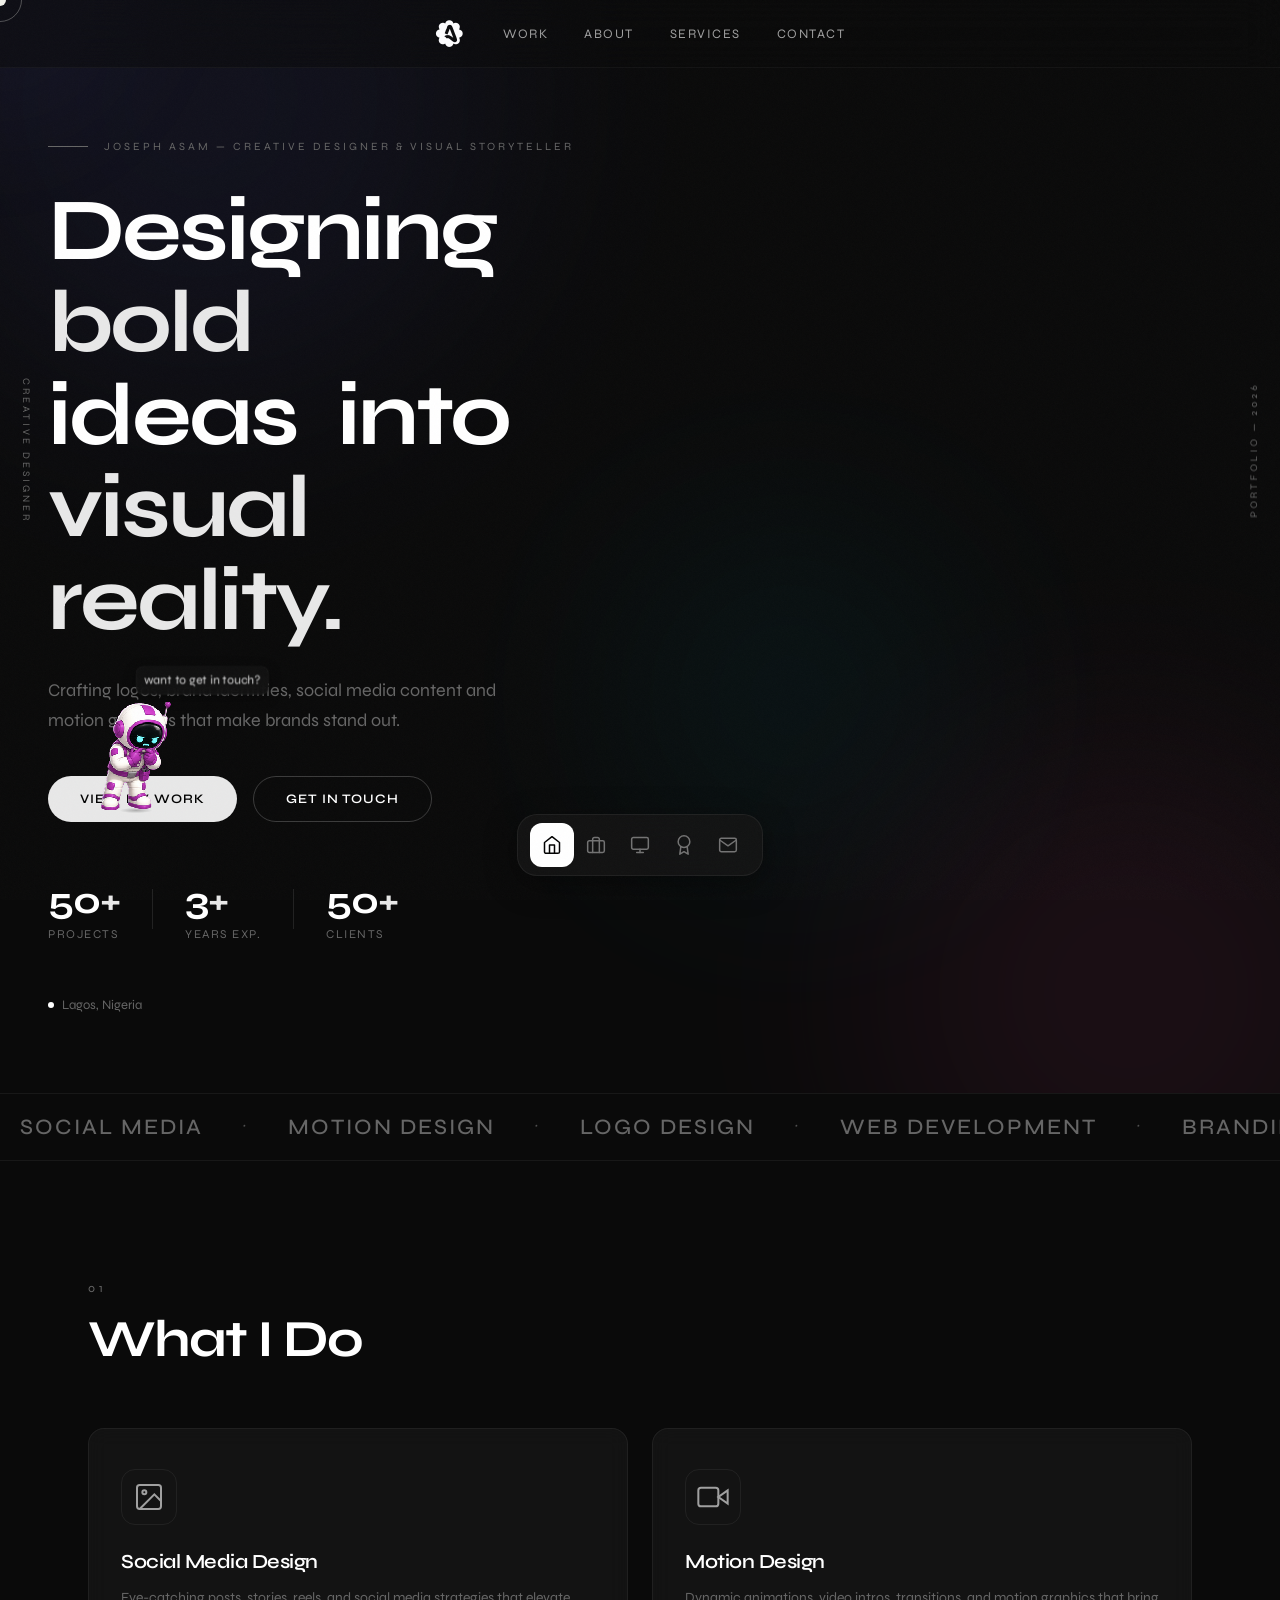
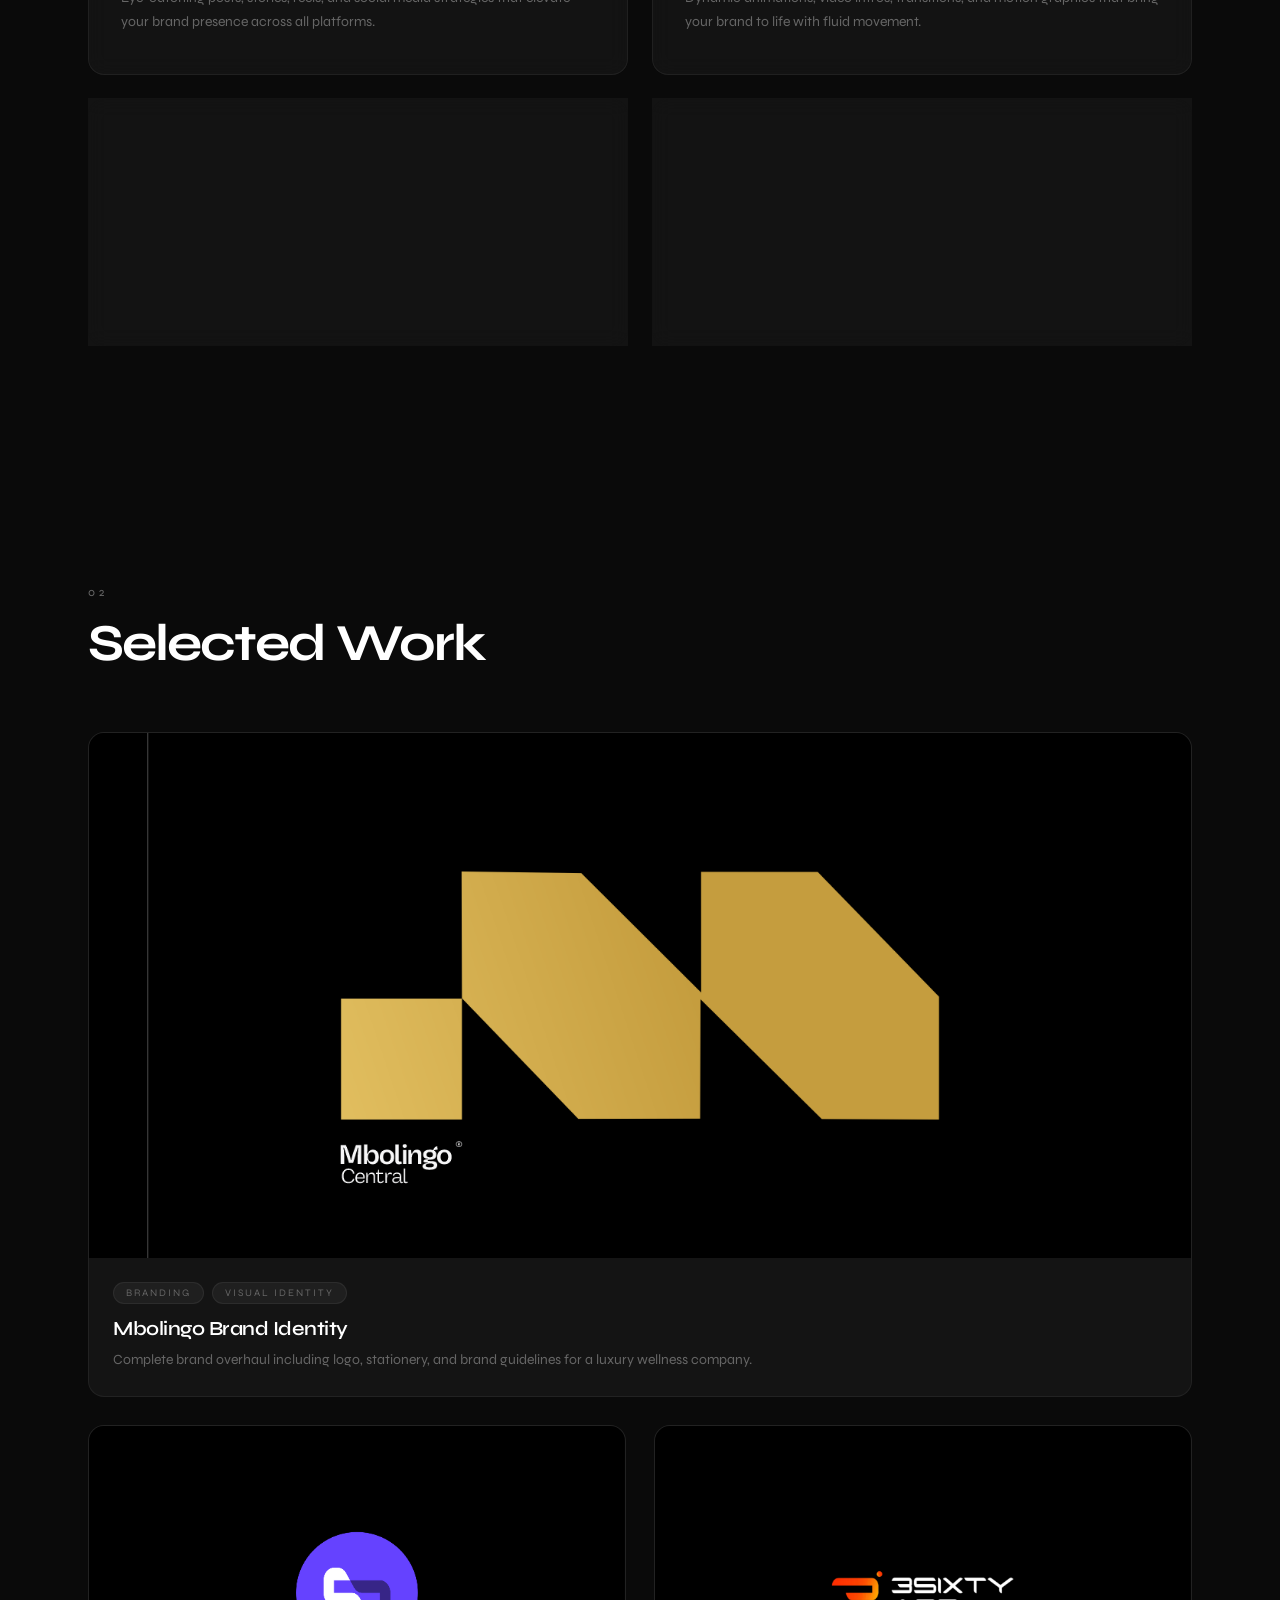
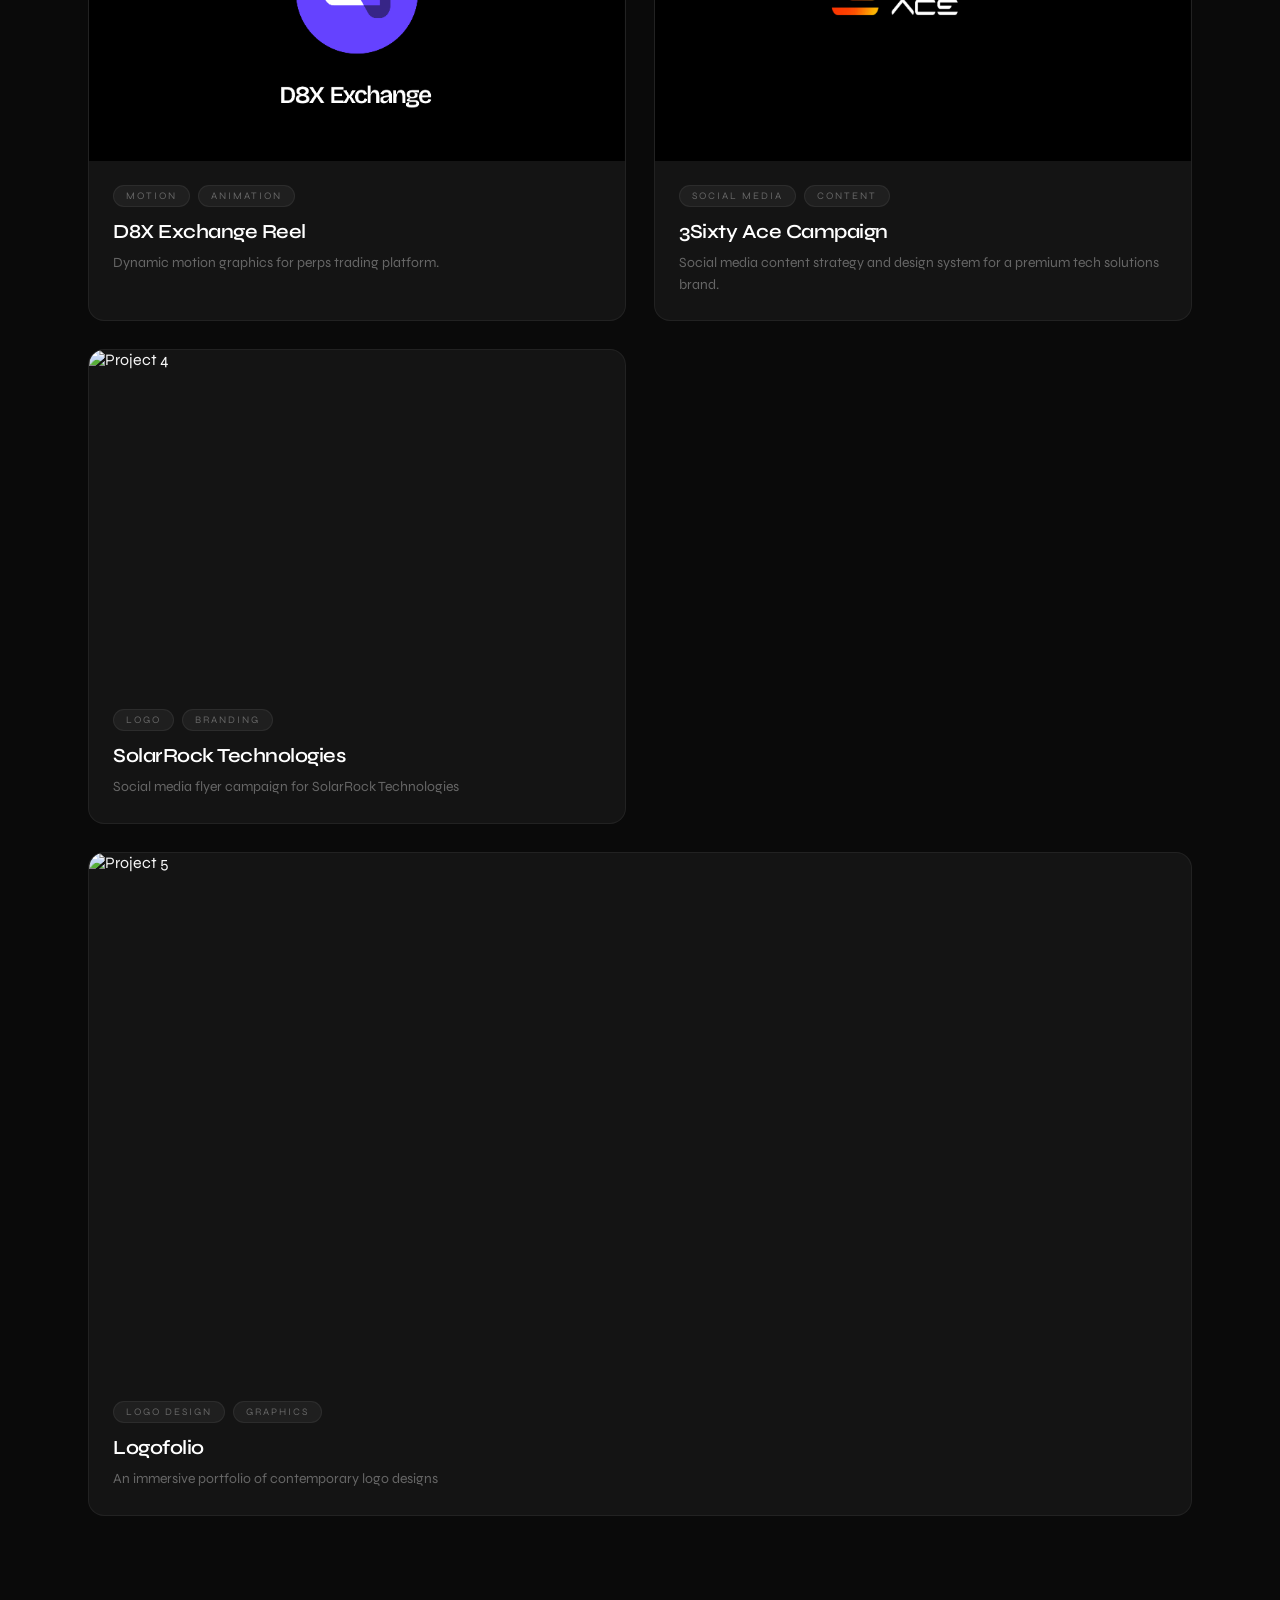
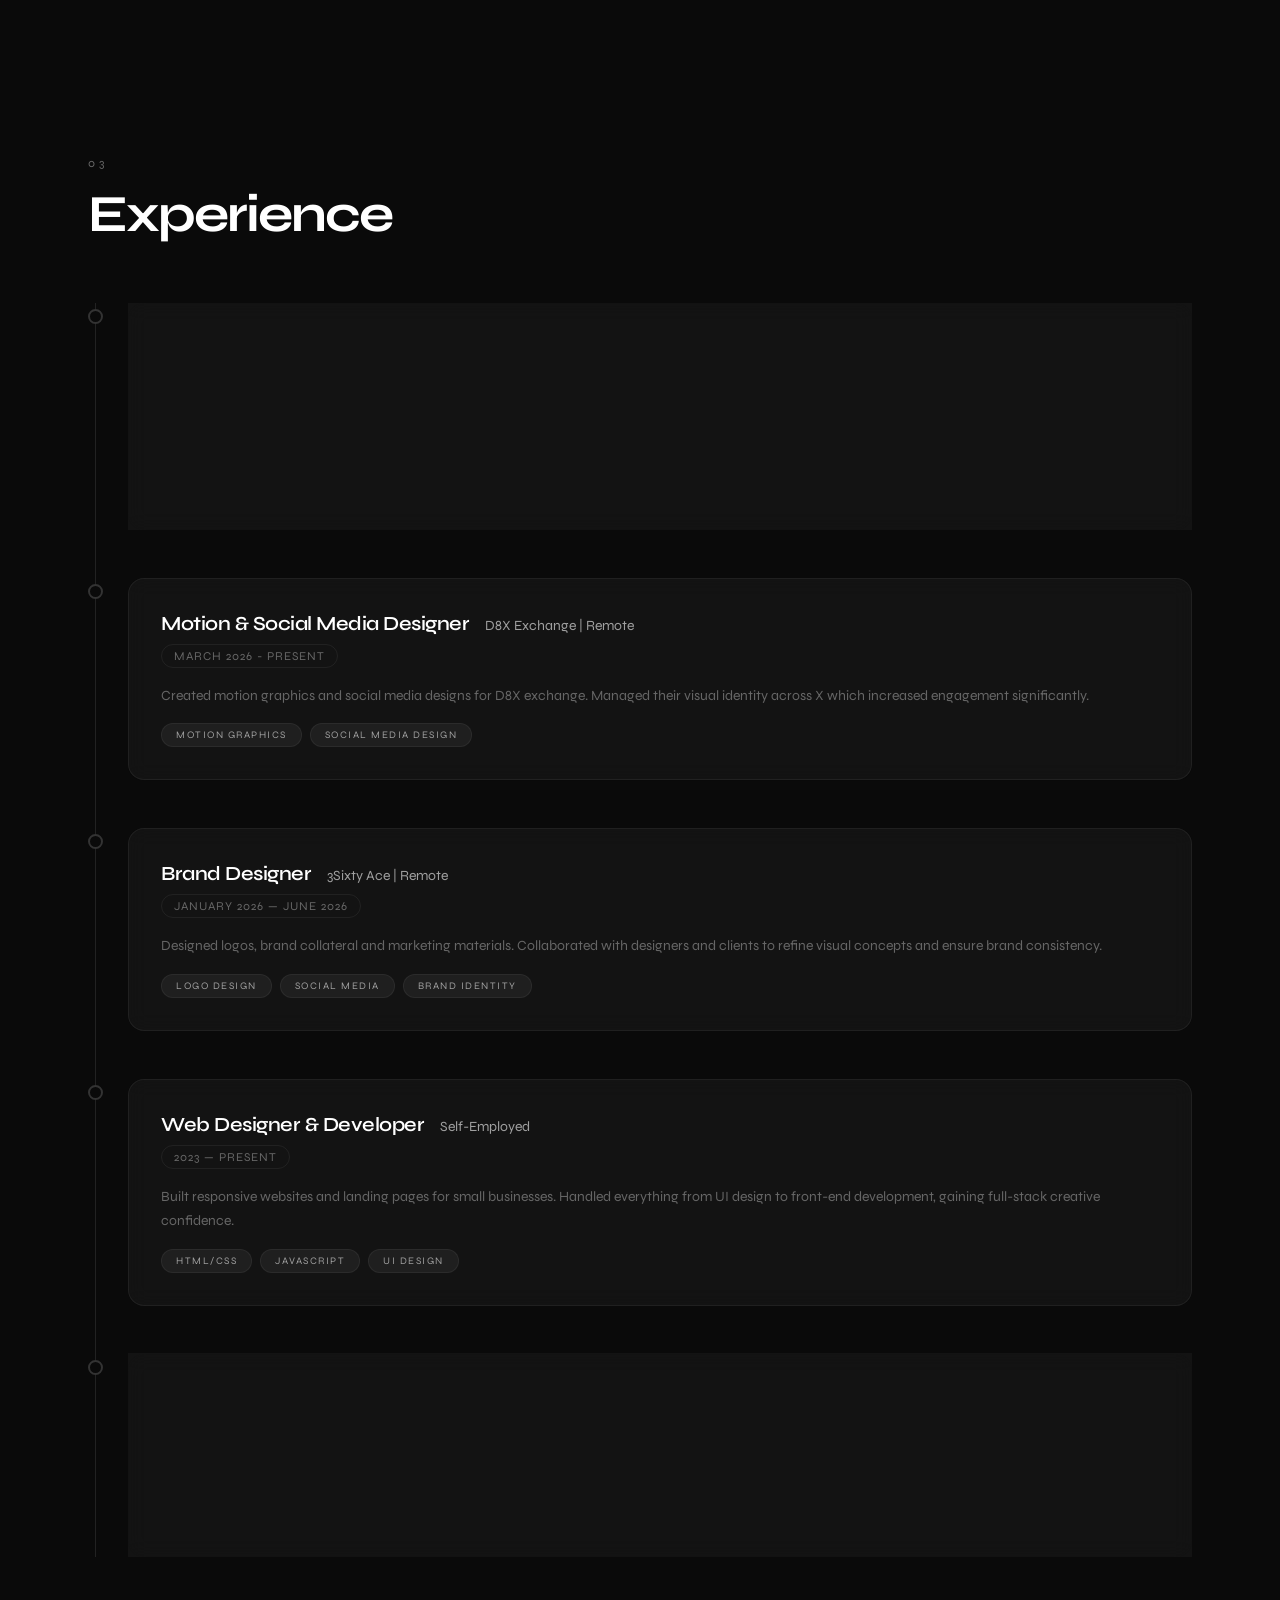
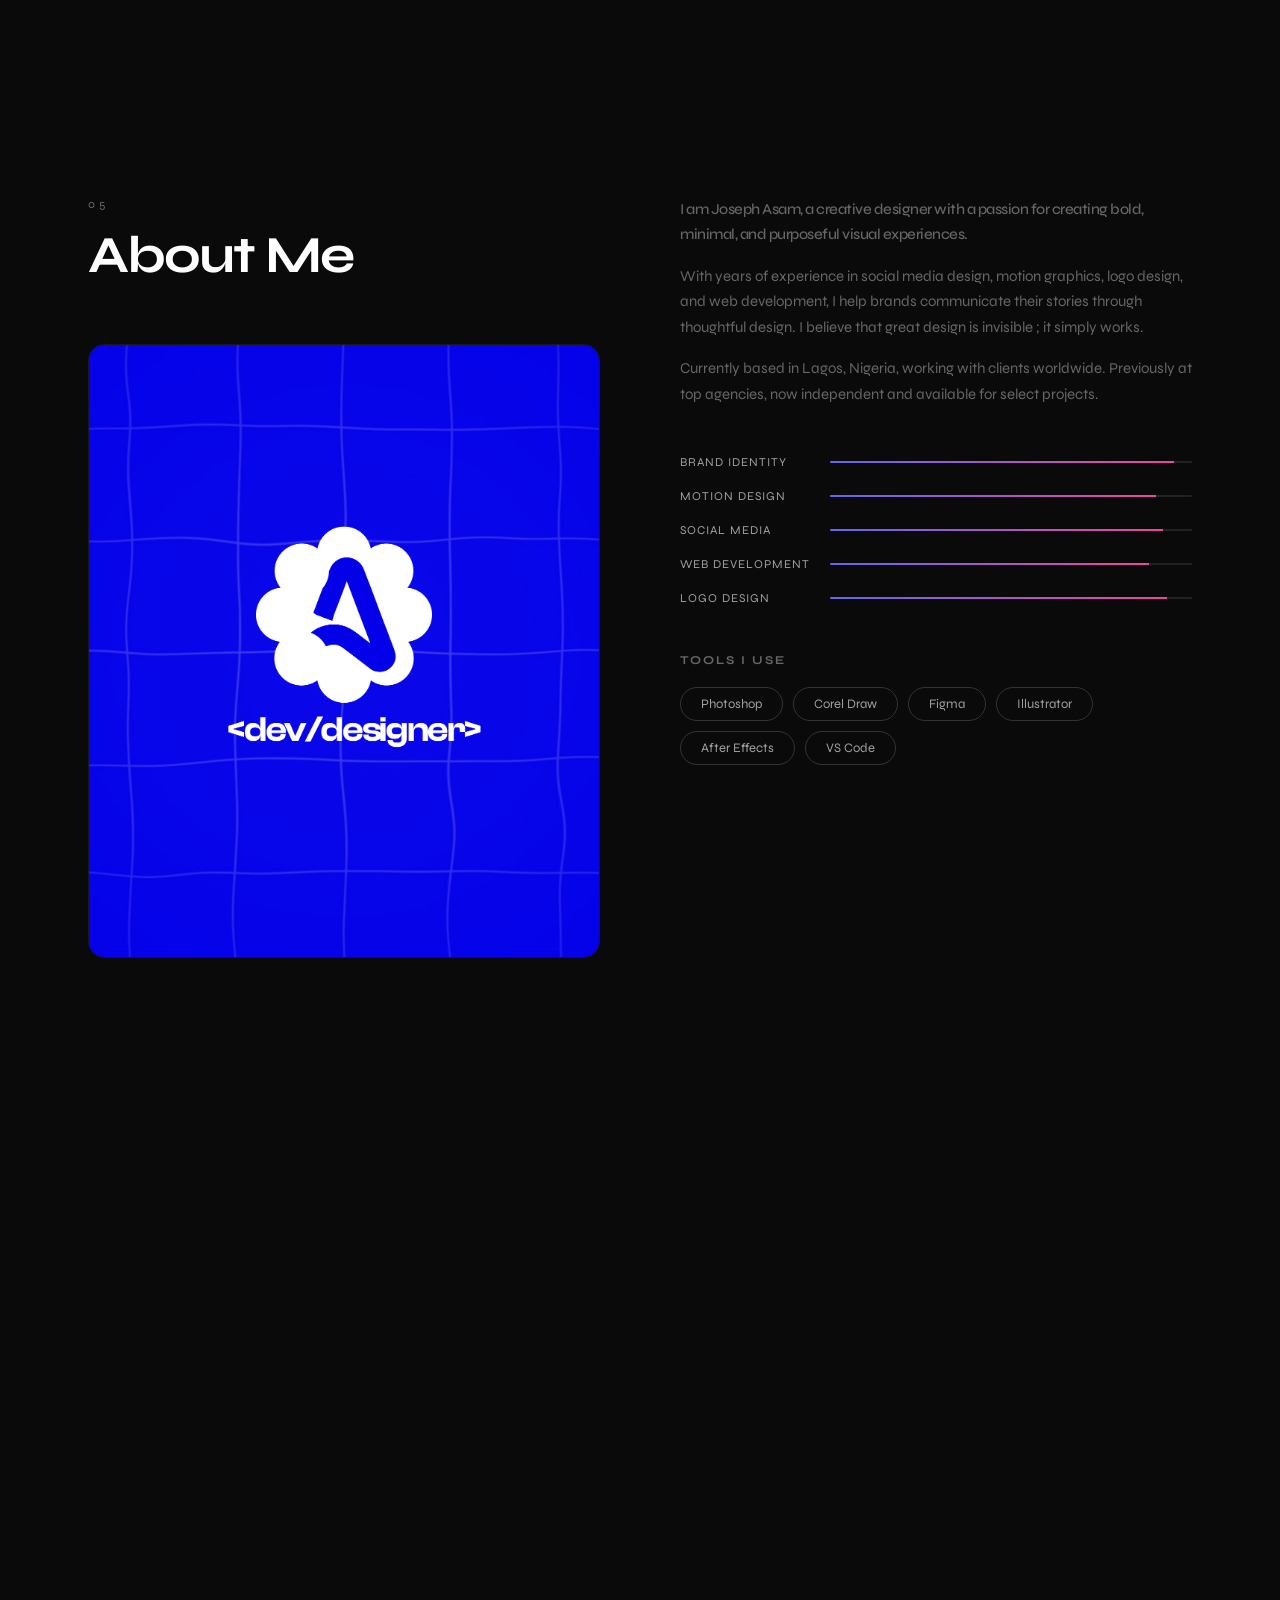
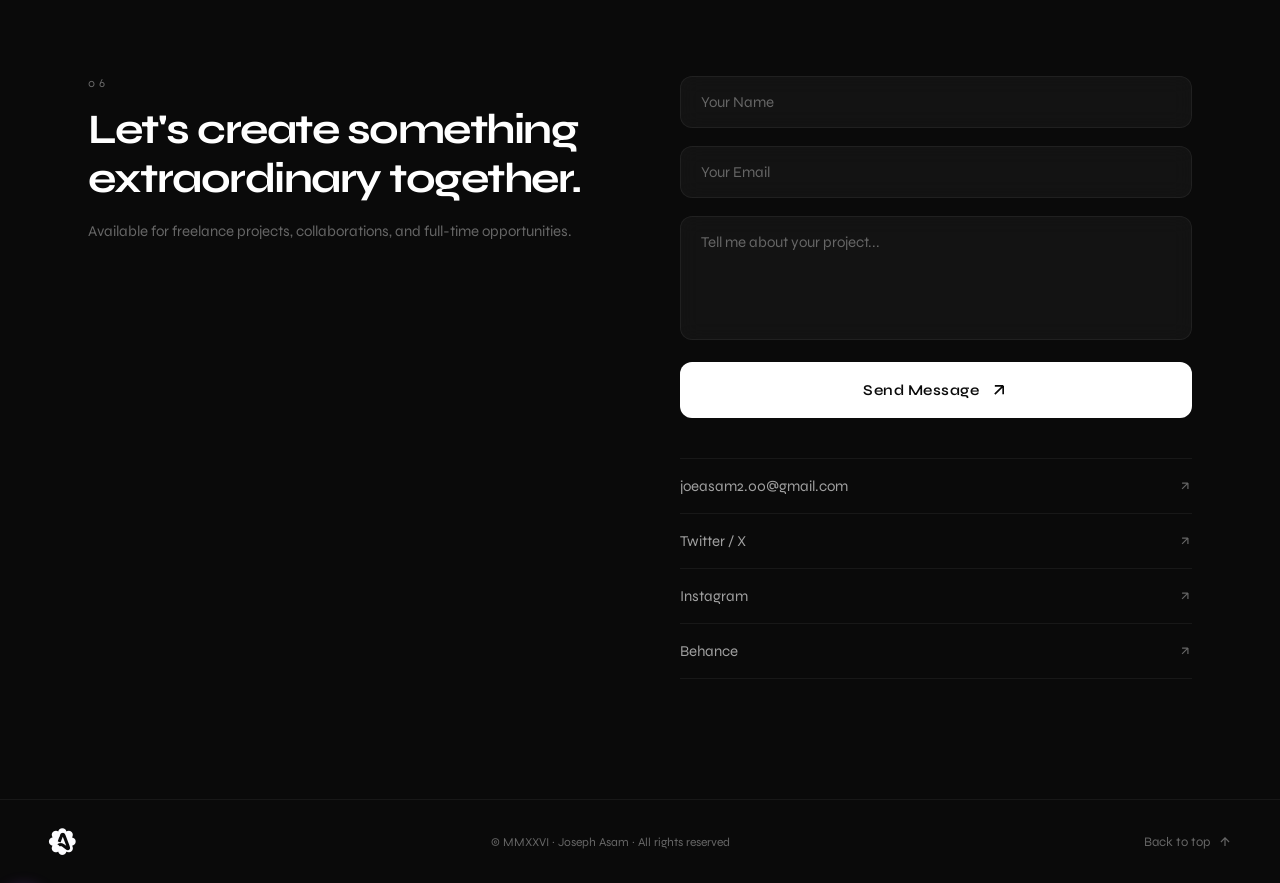
==== commit aade7913: "jjjkjk" ====
--- a/index.html
+++ b/index.html
@@ -583,86 +583,31 @@
 
   <!-- JOEBOT MASCOT -->
   <div class="joubot-wrapper" id="joubot" role="complementary" aria-label="JoeBot assistant">
-    <div class="joubot-speech" id="joubot-speech" aria-live="polite">
-      <span class="joubot-speech-text" id="joubot-speech-text"></span>
-      <button class="joubot-speech-close" id="joubot-speech-close" aria-label="Dismiss">&times;</button>
-    </div>
+
     <div class="joubot-character" id="joubot-character">
-      <div class="joubot-glow"></div>
-      <div class="joubot-body-group">
-        <div class="joubot-antenna">
-          <div class="joubot-antenna-stem"></div>
-          <div class="joubot-antenna-tip"></div>
-        </div>
-        <div class="joubot-head">
-          <div class="joubot-helmet">
-            <div class="joubot-helmet-shine"></div>
-          </div>
-          <div class="joubot-visor">
-            <div class="joubot-visor-glare"></div>
-            <div class="joubot-face">
-              <div class="joubot-eyes">
-                <div class="joubot-eye joubot-eye-l" id="joubot-eye-l">
-                  <div class="joubot-pupil" id="joubot-pupil-l"></div>
-                  <div class="joubot-eye-shine"></div>
-                </div>
-                <div class="joubot-eye joubot-eye-r" id="joubot-eye-r">
-                  <div class="joubot-pupil" id="joubot-pupil-r"></div>
-                  <div class="joubot-eye-shine"></div>
-                </div>
-              </div>
-              <div class="joubot-mouth" id="joubot-mouth"></div>
-            </div>
-          </div>
-          <div class="joubot-ear joubot-ear-l"></div>
-          <div class="joubot-ear joubot-ear-r"></div>
-        </div>
-        <div class="joubot-neck"></div>
-        <div class="joubot-torso">
-          <div class="joubot-chest-light"></div>
-          <div class="joubot-chest-detail"></div>
-        </div>
-        <div class="joubot-arm joubot-arm-l" id="joubot-arm-l">
-          <div class="joubot-arm-upper"></div>
-          <div class="joubot-arm-joint"></div>
-          <div class="joubot-arm-lower"></div>
-          <div class="joubot-hand" id="joubot-hand-l"></div>
-        </div>
-        <div class="joubot-arm joubot-arm-r" id="joubot-arm-r">
-          <div class="joubot-arm-upper"></div>
-          <div class="joubot-arm-joint"></div>
-          <div class="joubot-arm-lower"></div>
-          <div class="joubot-hand" id="joubot-hand-r"></div>
-        </div>
-        <div class="joubot-leg joubot-leg-l">
-          <div class="joubot-leg-upper"></div>
-          <div class="joubot-leg-joint"></div>
-          <div class="joubot-leg-lower"></div>
-          <div class="joubot-boot"></div>
-        </div>
-        <div class="joubot-leg joubot-leg-r">
-          <div class="joubot-leg-upper"></div>
-          <div class="joubot-leg-joint"></div>
-          <div class="joubot-leg-lower"></div>
-          <div class="joubot-boot"></div>
-        </div>
-      </div>
+
+      <div id="speech"></div>
+      <div id="pet" class="sprite"></div>
+      
       <div class="joubot-shadow"></div>
     </div>
+
+    
     <div class="joubot-zzz" id="joubot-zzz">
       <span>z</span><span>z</span><span>z</span>
     </div>
+  
   </div>
 
   <!-- JOEBOT CHAT BUTTON -->
-  <button class="joubot-chat-btn" id="joubot-chat-btn" aria-label="Open JoeBot chat">
+  <button class="joubot-chat-btn" id="chat-toggle" aria-label="Open JoeBot chat">
     <svg width="22" height="22" viewBox="0 0 24 24" fill="none" stroke="currentColor" stroke-width="2" stroke-linecap="round" stroke-linejoin="round">
       <path d="M21 15a2 2 0 0 1-2 2H7l-4 4V5a2 2 0 0 1 2-2h14a2 2 0 0 1 2 2z"/>
     </svg>
   </button>
 
   <!-- JOEBOT CHAT PANEL -->
-  <div class="joubot-chat-panel" id="joubot-chat-panel">
+  <div class="joubot-chat-panel" id="chat-panel">
     <div class="joubot-chat-header">
       <div class="joubot-chat-header-info">
         <div class="joubot-chat-avatar">JB</div>
@@ -673,7 +618,7 @@
       </div>
       <button class="joubot-chat-close" id="joubot-chat-close" aria-label="Close chat">&times;</button>
     </div>
-    <div class="joubot-chat-messages" id="joubot-chat-messages"></div>
+    <div class="joubot-chat-messages" id="chat-messages"></div>
     <div class="joubot-chat-suggestions" id="joubot-chat-suggestions">
       <button class="joubot-suggestion" data-query="Who is Joe?">Who is Joe?</button>
       <button class="joubot-suggestion" data-query="Show branding projects">Branding work</button>
@@ -685,8 +630,8 @@
       <button class="joubot-suggestion" data-query="Contact Joe">Contact</button>
     </div>
     <div class="joubot-chat-input-area">
-      <input type="text" class="joubot-chat-input" id="joubot-chat-input" placeholder="Ask me anything..." aria-label="Chat input"/>
-      <button class="joubot-chat-send" id="joubot-chat-send" aria-label="Send message">
+      <input type="text" class="joubot-chat-input" id="chat-input" placeholder="Ask me anything..." aria-label="Chat input"/>
+      <button class="joubot-chat-send" id="chat-send" aria-label="Send message">
         <svg width="18" height="18" viewBox="0 0 24 24" fill="none" stroke="currentColor" stroke-width="2" stroke-linecap="round" stroke-linejoin="round">
           <line x1="22" y1="2" x2="11" y2="13"/><polygon points="22 2 15 22 11 13 2 9 22 2"/>
         </svg>
@@ -694,8 +639,12 @@
     </div>
   </div>
 
-  <!-- JOEBOT PROGRESS DOTS -->
   <script src="script.js"></script>
+  <script src="joubot/config.js"></script>
+  <script src="joubot/sprite.js"></script>
+  <script src="joubot/speech.js"></script>
+  <script src="joubot/brain.js"></script>
+  <script src="joubot/events.js"></script>
   <script src="joubot/joubot.js"></script>
 </body>
 
--- a/styles.css
+++ b/styles.css
@@ -26,7 +26,6 @@
 }
 
 html {
-  scroll-behavior: smooth;
   scrollbar-width: thin;
   scrollbar-color: #333 #0a0a0a
 }
@@ -1311,8 +1310,8 @@
 /* ANIMATIONS */
 .anim-reveal {
   opacity: 0;
-  transform: translateY(40px);
-  transition: opacity .8s var(--ease-out-expo), transform .8s var(--ease-out-expo)
+  transform: translateY(50px);
+  transition: opacity 1.4s var(--ease-out-expo), transform 1.4s var(--ease-out-expo)
 }
 
 .anim-reveal.visible {
@@ -1321,44 +1320,44 @@
 }
 
 .projects-grid .project-card:nth-child(1) {
-  transition-delay: .05s
+  transition-delay: .08s
 }
 
 .projects-grid .project-card:nth-child(2) {
-  transition-delay: .1s
+  transition-delay: .16s
 }
 
 .projects-grid .project-card:nth-child(3) {
-  transition-delay: .15s
+  transition-delay: .24s
 }
 
 .projects-grid .project-card:nth-child(4) {
-  transition-delay: .2s
+  transition-delay: .32s
 }
 
 .projects-grid .project-card:nth-child(5) {
-  transition-delay: .25s
+  transition-delay: .4s
 }
 
 .services-grid .service-card:nth-child(1) {
-  transition-delay: .05s
+  transition-delay: .08s
 }
 
 .services-grid .service-card:nth-child(2) {
-  transition-delay: .1s
+  transition-delay: .16s
 }
 
 .services-grid .service-card:nth-child(3) {
-  transition-delay: .15s
+  transition-delay: .24s
 }
 
 .services-grid .service-card:nth-child(4) {
-  transition-delay: .2s
+  transition-delay: .32s
 }
 
 .section {
   opacity: 0;
-  transition: opacity .6s
+  transition: opacity 1s var(--ease-out-expo)
 }
 
 .section.visible {
@@ -2378,7 +2377,7 @@
   height: 44px;
   border-radius: 12px;
   color: #737373;
-  transition: all .3s var(--ease-out-expo)
+  transition: color .4s var(--ease-out-expo), background .4s var(--ease-out-expo), transform .3s var(--ease-out-expo)
 }
 
 .mobile-icon-link:hover,
@@ -2564,9 +2563,10 @@
 }
 
 /* ============================================
-   JOEBOT MASCOT
+   JOEBOT — Sprite Mascot
    ============================================ */
 
+/* Wrapper — draggable container */
 .joubot-wrapper {
   position: fixed;
   z-index: 998;
@@ -2579,438 +2579,87 @@
 }
 
 .joubot-wrapper.dragging {
-  cursor: grabbing;
-  transition: none
-}
-
-.joubot-wrapper.dragging .joubot-character {
-  animation-play-state: paused !important
-}
-
-/* SPEECH BUBBLE */
-.joubot-speech {
+  cursor: grabbing
+}
+
+/* Character — holds the sprite + shadow */
+.joubot-character {
+  position: relative;
+  width: 192px;
+  height: 208px;
+  transform-origin: center center;
+  transition: transform .005s linear;
+  transform: scale(0.55);
+}
+
+/* The Sprite.js element */
+.joubot-character .sprite {
   position: absolute;
-  bottom: calc(100% + 14px);
+  bottom: 0;
   left: 0;
-  background: rgba(20, 20, 20, 0.92);
-  backdrop-filter: blur(16px);
-  -webkit-backdrop-filter: blur(16px);
-  border: 1px solid rgba(255, 255, 255, 0.08);
-  border-radius: 14px;
-  padding: 10px 14px;
-  display: flex;
-  align-items: center;
-  gap: 10px;
+  transform-origin: bottom center;
+  transition: transform 0.012s ease-out
+}
+
+/* Shadow under the character */
+.joubot-shadow {
+  position: absolute;
+  bottom: 0;
+  left: 50%;
+  transform: translateX(-50%);
+  width: 60px;
+  height: 10px;
+  background: radial-gradient(ellipse, rgba(0, 0, 0, 0.25) 0%, transparent 70%);
+  border-radius: 50%;
+  animation: shadowPulse 3s ease-in-out infinite
+}
+
+@keyframes shadowPulse {
+  0%, 100% { transform: translateX(-50%) scaleX(1); opacity: 0.45 }
+  50% { transform: translateX(-50%) scaleX(0.7); opacity: 0.2 }
+}
+
+/* ============================================
+   SPEECH BUBBLE
+   ============================================ */
+#speech {
+  position: absolute;
+  bottom: calc(100% + 8px);
+  left: 50%;
+  transform: translateX(-50%) translateY(6px);
+  background: rgba(18, 18, 18, 0.92);
+  backdrop-filter: blur(14px);
+  -webkit-backdrop-filter: blur(14px);
+  border: 1px solid rgba(255, 255, 255, 0.07);
+  border-radius: 12px;
+  padding: 9px 13px;
+  font-size: 22px;
+  color: rgba(255, 255, 255, 0.85);
+  letter-spacing: 0.3px;
+  line-height: 1.4;
   white-space: nowrap;
+  overflow: visible;
   opacity: 0;
-  transform: translateY(8px);
-  transition: opacity .35s, transform .35s;
-  box-shadow: 0 8px 32px rgba(0, 0, 0, 0.4);
   pointer-events: none;
-  max-width: 260px
-}
-
-.joubot-speech.visible {
+  transition: opacity .3s, transform .3s;
+  box-shadow: 0 6px 24px rgba(0, 0, 0, 0.4);
+  z-index: 10;
+  z-index: 1000;
+}
+
+/* #speech.visible {
+  opacity: 1;
+  transform: translateX(-50%) translateY(0);
+  pointer-events: auto
+} */
+
+#speech.visible {
   opacity: 1;
   transform: translateY(0);
   pointer-events: auto
 }
 
-.joubot-speech.fade-out {
-  opacity: 0;
-  transform: translateY(-4px)
-}
-
-.joubot-speech-text {
-  font-size: 12px;
-  color: rgba(255, 255, 255, 0.85);
-  letter-spacing: 0.3px;
-  line-height: 1.4
-}
-
-.joubot-speech-close {
-  background: none;
-  border: none;
-  color: rgba(255, 255, 255, 0.35);
-  font-size: 15px;
-  cursor: pointer;
-  padding: 0 2px;
-  line-height: 1;
-  transition: color .2s;
-  flex-shrink: 0
-}
-
-.joubot-speech-close:hover {
-  color: #fff
-}
-
-/* CHARACTER */
-.joubot-character {
-  position: relative;
-  width: 90px;
-  height: 140px;
-  animation: joubotFloat 4s ease-in-out infinite
-}
-
-.joubot-body-group {
-  position: relative;
-  width: 100%;
-  height: 100%;
-  transition: transform .15s ease-out;
-  transform-origin: center bottom
-}
-
-@keyframes joubotFloat {
-  0%, 100% { transform: translateY(0) }
-  50% { transform: translateY(-6px) }
-}
-
-/* GLOW */
-.joubot-glow {
-  position: absolute;
-  bottom: -8px;
-  left: 50%;
-  transform: translateX(-50%);
-  width: 60px;
-  height: 20px;
-  background: radial-gradient(ellipse, rgba(232, 93, 58, 0.15) 0%, transparent 70%);
-  border-radius: 50%;
-  pointer-events: none;
-  transition: opacity .3s
-}
-
-/* ANTENNA */
-.joubot-antenna {
-  position: absolute;
-  top: -4px;
-  left: 50%;
-  transform: translateX(-50%);
-  display: flex;
-  flex-direction: column;
-  align-items: center;
-  z-index: 5
-}
-
-.joubot-antenna-stem {
-  width: 2px;
-  height: 10px;
-  background: rgba(232, 232, 232, 0.3)
-}
-
-.joubot-antenna-tip {
-  width: 8px;
-  height: 8px;
-  background: var(--accent);
-  border-radius: 50%;
-  box-shadow: 0 0 8px rgba(232, 232, 232, 0.4);
-  animation: antennaPulse 2s ease-in-out infinite
-}
-
-@keyframes antennaPulse {
-  0%, 100% { box-shadow: 0 0 4px rgba(232, 232, 232, 0.3); transform: scale(1) }
-  50% { box-shadow: 0 0 12px rgba(232, 232, 232, 0.6); transform: scale(1.1) }
-}
-
-/* HEAD */
-.joubot-head {
-  position: absolute;
-  top: 8px;
-  left: 50%;
-  transform: translateX(-50%);
-  width: 52px;
-  height: 52px;
-  z-index: 4
-}
-
-.joubot-helmet {
-  width: 100%;
-  height: 100%;
-  background: linear-gradient(145deg, #2a2a2a, #1a1a1a);
-  border-radius: 50%;
-  position: relative;
-  border: 1.5px solid rgba(255, 255, 255, 0.08);
-  box-shadow:
-    inset 0 -3px 6px rgba(0, 0, 0, 0.3),
-    0 4px 12px rgba(0, 0, 0, 0.3)
-}
-
-.joubot-helmet-shine {
-  position: absolute;
-  top: 7px;
-  left: 10px;
-  width: 16px;
-  height: 10px;
-  background: rgba(255, 255, 255, 0.08);
-  border-radius: 50%;
-  transform: rotate(-20deg)
-}
-
-/* VISOR */
-.joubot-visor {
-  position: absolute;
-  top: 50%;
-  left: 50%;
-  transform: translate(-50%, -50%);
-  width: 36px;
-  height: 26px;
-  background: #f5f5f5;
-  border-radius: 14px;
-  overflow: hidden
-}
-
-.joubot-visor-glare {
-  position: absolute;
-  top: 3px;
-  left: 4px;
-  width: 12px;
-  height: 6px;
-  background: rgba(255, 255, 255, 0.5);
-  border-radius: 50%;
-  transform: rotate(-10deg)
-}
-
-/* FACE */
-.joubot-face {
-  position: absolute;
-  inset: 0;
-  display: flex;
-  flex-direction: column;
-  align-items: center;
-  justify-content: center;
-  gap: 2px
-}
-
-.joubot-eyes {
-  display: flex;
-  gap: 7px
-}
-
-.joubot-eye {
-  width: 8px;
-  height: 8px;
-  background: #111;
-  border-radius: 50%;
-  position: relative;
-  transition: transform .1s ease-out
-}
-
-.joubot-eye.blink {
-  transform: scaleY(0.1)
-}
-
-.joubot-pupil {
-  width: 4px;
-  height: 4px;
-  background: #fff;
-  border-radius: 50%;
-  position: absolute;
-  top: 50%;
-  left: 50%;
-  transform: translate(-50%, -50%);
-  transition: transform .06s ease-out
-}
-
-.joubot-eye-shine {
-  position: absolute;
-  top: 1px;
-  right: 1px;
-  width: 2px;
-  height: 2px;
-  background: #fff;
-  border-radius: 50%
-}
-
-.joubot-mouth {
-  width: 6px;
-  height: 3px;
-  border-bottom: 1.5px solid #111;
-  border-radius: 0 0 3px 3px;
-  transition: all .2s
-}
-
-/* EARS */
-.joubot-ear {
-  position: absolute;
-  top: 50%;
-  transform: translateY(-50%);
-  width: 6px;
-  height: 10px;
-  background: #222;
-  border-radius: 3px;
-  border: 1px solid rgba(255, 255, 255, 0.06)
-}
-
-.joubot-ear-l { left: -3px }
-.joubot-ear-r { right: -3px }
-
-/* NECK */
-.joubot-neck {
-  position: absolute;
-  top: 58px;
-  left: 50%;
-  transform: translateX(-50%);
-  width: 12px;
-  height: 6px;
-  background: #222;
-  border-radius: 0 0 4px 4px
-}
-
-/* TORSO */
-.joubot-torso {
-  position: absolute;
-  top: 62px;
-  left: 50%;
-  transform: translateX(-50%);
-  width: 38px;
-  height: 38px;
-  background: linear-gradient(180deg, #2a2a2a, #1e1e1e);
-  border-radius: 12px 12px 14px 14px;
-  border: 1px solid rgba(255, 255, 255, 0.06);
-  box-shadow: 0 3px 8px rgba(0, 0, 0, 0.3)
-}
-
-.joubot-chest-light {
-  position: absolute;
-  top: 8px;
-  left: 50%;
-  transform: translateX(-50%);
-  width: 6px;
-  height: 6px;
-  background: var(--accent);
-  border-radius: 50%;
-  box-shadow: 0 0 6px rgba(232, 232, 232, 0.3);
-  animation: chestBlink 3s ease-in-out infinite
-}
-
-@keyframes chestBlink {
-  0%, 100% { opacity: 0.4 }
-  50% { opacity: 1 }
-}
-
-.joubot-chest-detail {
-  position: absolute;
-  bottom: 8px;
-  left: 50%;
-  transform: translateX(-50%);
-  width: 20px;
-  height: 3px;
-  background: rgba(255, 255, 255, 0.06);
-  border-radius: 2px
-}
-
-/* ARMS */
-.joubot-arm {
-  position: absolute;
-  top: 66px;
-  display: flex;
-  flex-direction: column;
-  align-items: center;
-  gap: 1px;
-  z-index: 3;
-  transform-origin: top center;
-  transition: transform .15s ease-out
-}
-
-.joubot-arm-l {
-  left: -4px
-}
-
-.joubot-arm-r {
-  right: -4px
-}
-
-.joubot-arm-upper {
-  width: 8px;
-  height: 14px;
-  background: #252525;
-  border-radius: 4px
-}
-
-.joubot-arm-joint {
-  width: 6px;
-  height: 6px;
-  background: #1a1a1a;
-  border-radius: 50%
-}
-
-.joubot-arm-lower {
-  width: 7px;
-  height: 12px;
-  background: #222;
-  border-radius: 3px
-}
-
-.joubot-hand {
-  width: 9px;
-  height: 9px;
-  background: var(--accent);
-  border-radius: 50%;
-  box-shadow: 0 1px 4px rgba(232, 232, 232, 0.2)
-}
-
-/* LEGS */
-.joubot-leg {
-  position: absolute;
-  top: 100px;
-  display: flex;
-  flex-direction: column;
-  align-items: center;
-  gap: 1px;
-  z-index: 2;
-  transform-origin: top center;
-  transition: transform .15s ease-out
-}
-
-.joubot-leg-l { left: 12px }
-.joubot-leg-r { right: 12px }
-
-.joubot-leg-upper {
-  width: 9px;
-  height: 12px;
-  background: #252525;
-  border-radius: 4px
-}
-
-.joubot-leg-joint {
-  width: 6px;
-  height: 6px;
-  background: #1a1a1a;
-  border-radius: 50%
-}
-
-.joubot-leg-lower {
-  width: 8px;
-  height: 10px;
-  background: #222;
-  border-radius: 3px
-}
-
-.joubot-boot {
-  width: 12px;
-  height: 6px;
-  background: var(--accent);
-  border-radius: 3px 3px 5px 5px
-}
-
-/* SHADOW */
-.joubot-shadow {
-  position: absolute;
-  bottom: -4px;
-  left: 50%;
-  transform: translateX(-50%);
-  width: 40px;
-  height: 6px;
-  background: radial-gradient(ellipse, rgba(0, 0, 0, 0.3) 0%, transparent 70%);
-  border-radius: 50%;
-  animation: shadowPulse 4s ease-in-out infinite
-}
-
-@keyframes shadowPulse {
-  0%, 100% { transform: translateX(-50%) scaleX(1); opacity: 0.5 }
-  50% { transform: translateX(-50%) scaleX(0.8); opacity: 0.3 }
-}
-
-/* ZZZ */
+/* ZZZ sleep indicator */
 .joubot-zzz {
   position: absolute;
   top: -10px;
@@ -3030,7 +2679,7 @@
 .joubot-zzz span {
   font-family: var(--font-display);
   font-weight: 700;
-  color: var(--accent);
+  color: #a855f7;
   opacity: 0;
   animation: zzzFloat 2s ease-in-out infinite
 }
@@ -3043,189 +2692,6 @@
   0% { opacity: 0; transform: translateY(0) translateX(0) }
   30% { opacity: 1 }
   100% { opacity: 0; transform: translateY(-16px) translateX(8px) }
-}
-
-/* ============================================
-   STATE ANIMATIONS
-   ============================================ */
-
-/* WAVE */
-.state-wave .joubot-arm-r {
-  animation: waveArm 0.6s ease-in-out 3
-}
-
-@keyframes waveArm {
-  0%, 100% { transform: rotate(0deg) }
-  50% { transform: rotate(-40deg) }
-}
-
-/* HAPPY */
-.state-happy .joubot-mouth {
-  width: 8px;
-  height: 4px;
-  border-bottom-width: 2px
-}
-
-.state-happy .joubot-character {
-  animation: happyBounce 0.5s ease-in-out
-}
-
-@keyframes happyBounce {
-  0%, 100% { transform: translateY(0) }
-  50% { transform: translateY(-10px) }
-}
-
-/* EXCITED */
-.state-excited .joubot-character {
-  animation: excitedBounce 0.4s ease-in-out 2
-}
-
-.state-excited .joubot-mouth {
-  width: 7px;
-  height: 5px;
-  border-bottom-width: 2px
-}
-
-@keyframes excitedBounce {
-  0%, 100% { transform: translateY(0) scale(1) }
-  50% { transform: translateY(-14px) scale(1.05) }
-}
-
-/* SURPRISED */
-.state-surprised .joubot-mouth {
-  width: 5px;
-  height: 5px;
-  border: 1.5px solid #111;
-  border-radius: 50%
-}
-
-.state-surprised .joubot-eye {
-  transform: scale(1.2)
-}
-
-/* SLEEPING */
-.state-sleeping .joubot-character {
-  animation: sleepBob 3s ease-in-out infinite
-}
-
-.state-sleeping .joubot-eye {
-  transform: scaleY(0.15)
-}
-
-.state-sleeping .joubot-antenna-tip {
-  animation: none;
-  opacity: 0.3
-}
-
-@keyframes sleepBob {
-  0%, 100% { transform: translateY(0) rotate(0deg) }
-  50% { transform: translateY(-3px) rotate(2deg) }
-}
-
-/* YAWNING */
-.state-yawning .joubot-mouth {
-  width: 7px;
-  height: 7px;
-  border: 1.5px solid #111;
-  border-radius: 50%
-}
-
-.state-yawning .joubot-eye {
-  transform: scaleY(0.3)
-}
-
-/* STRETCHING */
-.state-stretching .joubot-arm-l {
-  animation: stretchLeft 0.8s ease-in-out
-}
-
-.state-stretching .joubot-arm-r {
-  animation: stretchRight 0.8s ease-in-out
-}
-
-@keyframes stretchLeft {
-  0%, 100% { transform: rotate(0deg) }
-  50% { transform: rotate(25deg) }
-}
-
-@keyframes stretchRight {
-  0%, 100% { transform: rotate(0deg) }
-  50% { transform: rotate(-25deg) }
-}
-
-/* POINTING */
-.state-pointing .joubot-arm-r {
-  animation: pointRight 0.5s ease-in-out forwards
-}
-
-@keyframes pointRight {
-  0% { transform: rotate(0deg) }
-  100% { transform: rotate(-50deg) }
-}
-
-/* DANCING */
-.state-dancing .joubot-character {
-  animation: danceSpin 0.8s ease-in-out infinite
-}
-
-.state-dancing .joubot-arm-l {
-  animation: danceArmL 0.4s ease-in-out infinite alternate
-}
-
-.state-dancing .joubot-arm-r {
-  animation: danceArmR 0.4s ease-in-out infinite alternate
-}
-
-@keyframes danceSpin {
-  0% { transform: translateY(0) rotate(0deg) }
-  25% { transform: translateY(-10px) rotate(-5deg) }
-  50% { transform: translateY(0) rotate(0deg) }
-  75% { transform: translateY(-10px) rotate(5deg) }
-  100% { transform: translateY(0) rotate(0deg) }
-}
-
-@keyframes danceArmL {
-  from { transform: rotate(15deg) }
-  to { transform: rotate(-20deg) }
-}
-
-@keyframes danceArmR {
-  from { transform: rotate(-15deg) }
-  to { transform: rotate(20deg) }
-}
-
-/* SITTING */
-.state-sitting .joubot-leg-l,
-.state-sitting .joubot-leg-r {
-  transform: rotate(90deg) translateY(8px)
-}
-
-.state-sitting .joubot-character {
-  animation: none
-}
-
-.state-sitting .joubot-shadow {
-  transform: translateX(-50%) scaleX(1.2)
-}
-
-/* THINKING */
-.state-thinking .joubot-eye-l {
-  animation: thinkLook 2s ease-in-out infinite
-}
-
-@keyframes thinkLook {
-  0%, 100% { transform: translateX(0) }
-  50% { transform: translateX(2px) translateY(-1px) }
-}
-
-/* CURIOUS */
-.state-curious .joubot-head {
-  animation: headTilt 1s ease-in-out infinite alternate
-}
-
-@keyframes headTilt {
-  from { transform: translateX(-50%) rotate(-3deg) }
-  to { transform: translateX(-50%) rotate(3deg) }
 }
 
 /* ============================================
@@ -3238,25 +2704,25 @@
   width: 48px;
   height: 48px;
   border-radius: 50%;
-  background: var(--accent);
-  color: #0a0a0a;
+  background: #a855f7;
+  color: #fff;
   border: none;
   display: flex;
   align-items: center;
   justify-content: center;
   cursor: pointer;
-  box-shadow: 0 4px 16px rgba(232, 232, 232, 0.2);
+  box-shadow: 0 4px 16px rgba(168, 85, 247, 0.3);
   transition: transform .3s, box-shadow .3s
 }
 
 .joubot-chat-btn:hover {
   transform: scale(1.1);
-  box-shadow: 0 6px 24px rgba(232, 232, 232, 0.3)
+  box-shadow: 0 6px 24px rgba(168, 85, 247, 0.4)
 }
 
 .joubot-chat-btn.active {
   transform: rotate(90deg);
-  background: #e85d3a
+  background: #7c3aed
 }
 
 /* ============================================
@@ -3307,8 +2773,8 @@
   width: 32px;
   height: 32px;
   border-radius: 50%;
-  background: var(--accent);
-  color: #0a0a0a;
+  background: #a855f7;
+  color: #fff;
   display: flex;
   align-items: center;
   justify-content: center;
@@ -3440,8 +2906,8 @@
   width: 34px;
   height: 34px;
   border-radius: 10px;
-  background: var(--accent);
-  color: #0a0a0a;
+  background: #a855f7;
+  color: #fff;
   border: none;
   display: flex;
   align-items: center;
@@ -3486,6 +2952,8 @@
 
 @media(max-width: 768px) {
   .joubot-wrapper {
+    bottom: 30px;
+    left: 24px;
     transform: scale(0.85);
     transform-origin: bottom left
   }
@@ -3503,27 +2971,26 @@
 
 @media(max-width: 480px) {
   .joubot-wrapper {
-    transform: scale(0.7)
-  }
-
-  .joubot-speech {
-    max-width: 200px;
-    font-size: 11px
+    bottom: 20px;
+    left: 16px;
+    transform: scale(0.65);
+    transform-origin: bottom left
+  }
+
+  #speech {
+    font-size: 13px
   }
 }
 
 /* REDUCED MOTION */
 @media(prefers-reduced-motion: reduce) {
-  .joubot-character,
-  .joubot-antenna-tip,
-  .joubot-chest-light,
   .joubot-shadow,
   .joubot-confetti,
   .joubot-zzz span {
     animation: none !important
   }
 
-  .joubot-speech,
+  #speech,
   .joubot-chat-panel,
   .joubot-chat-msg {
     transition-duration: 0.01ms !important
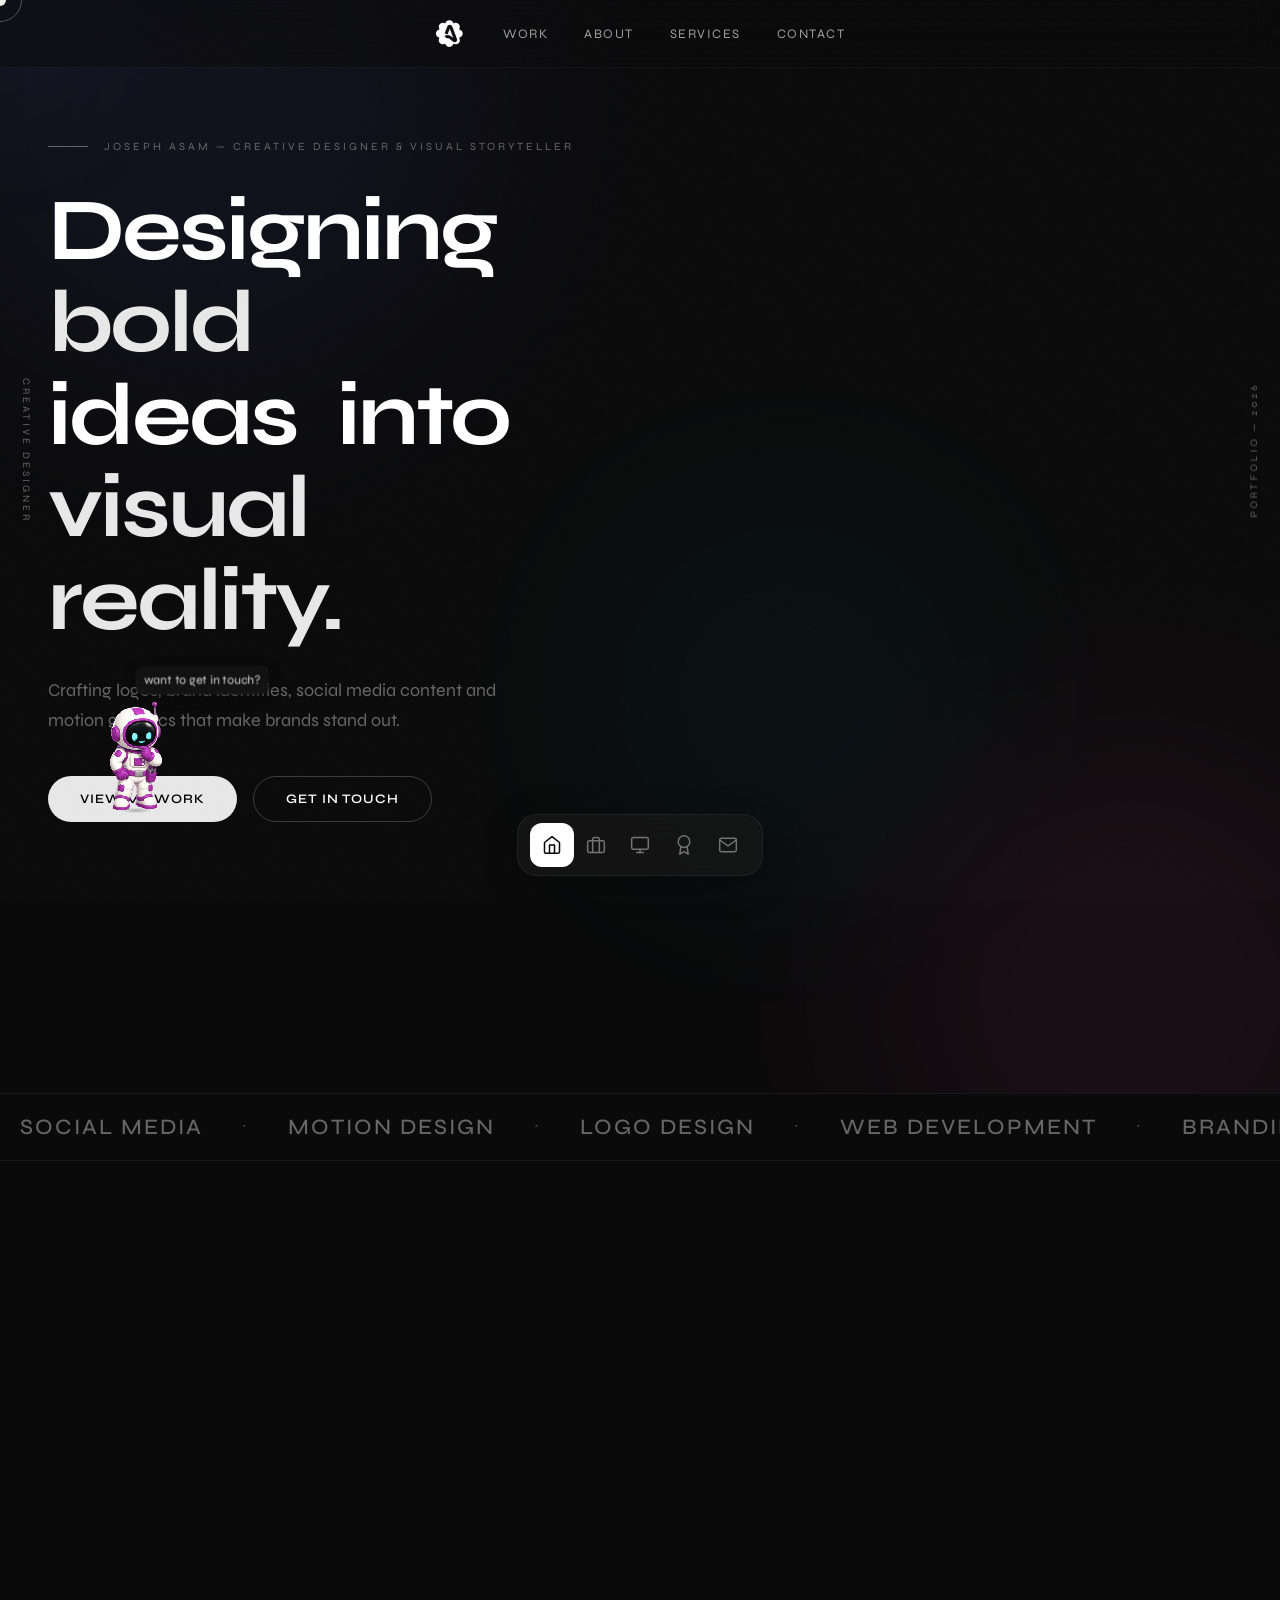
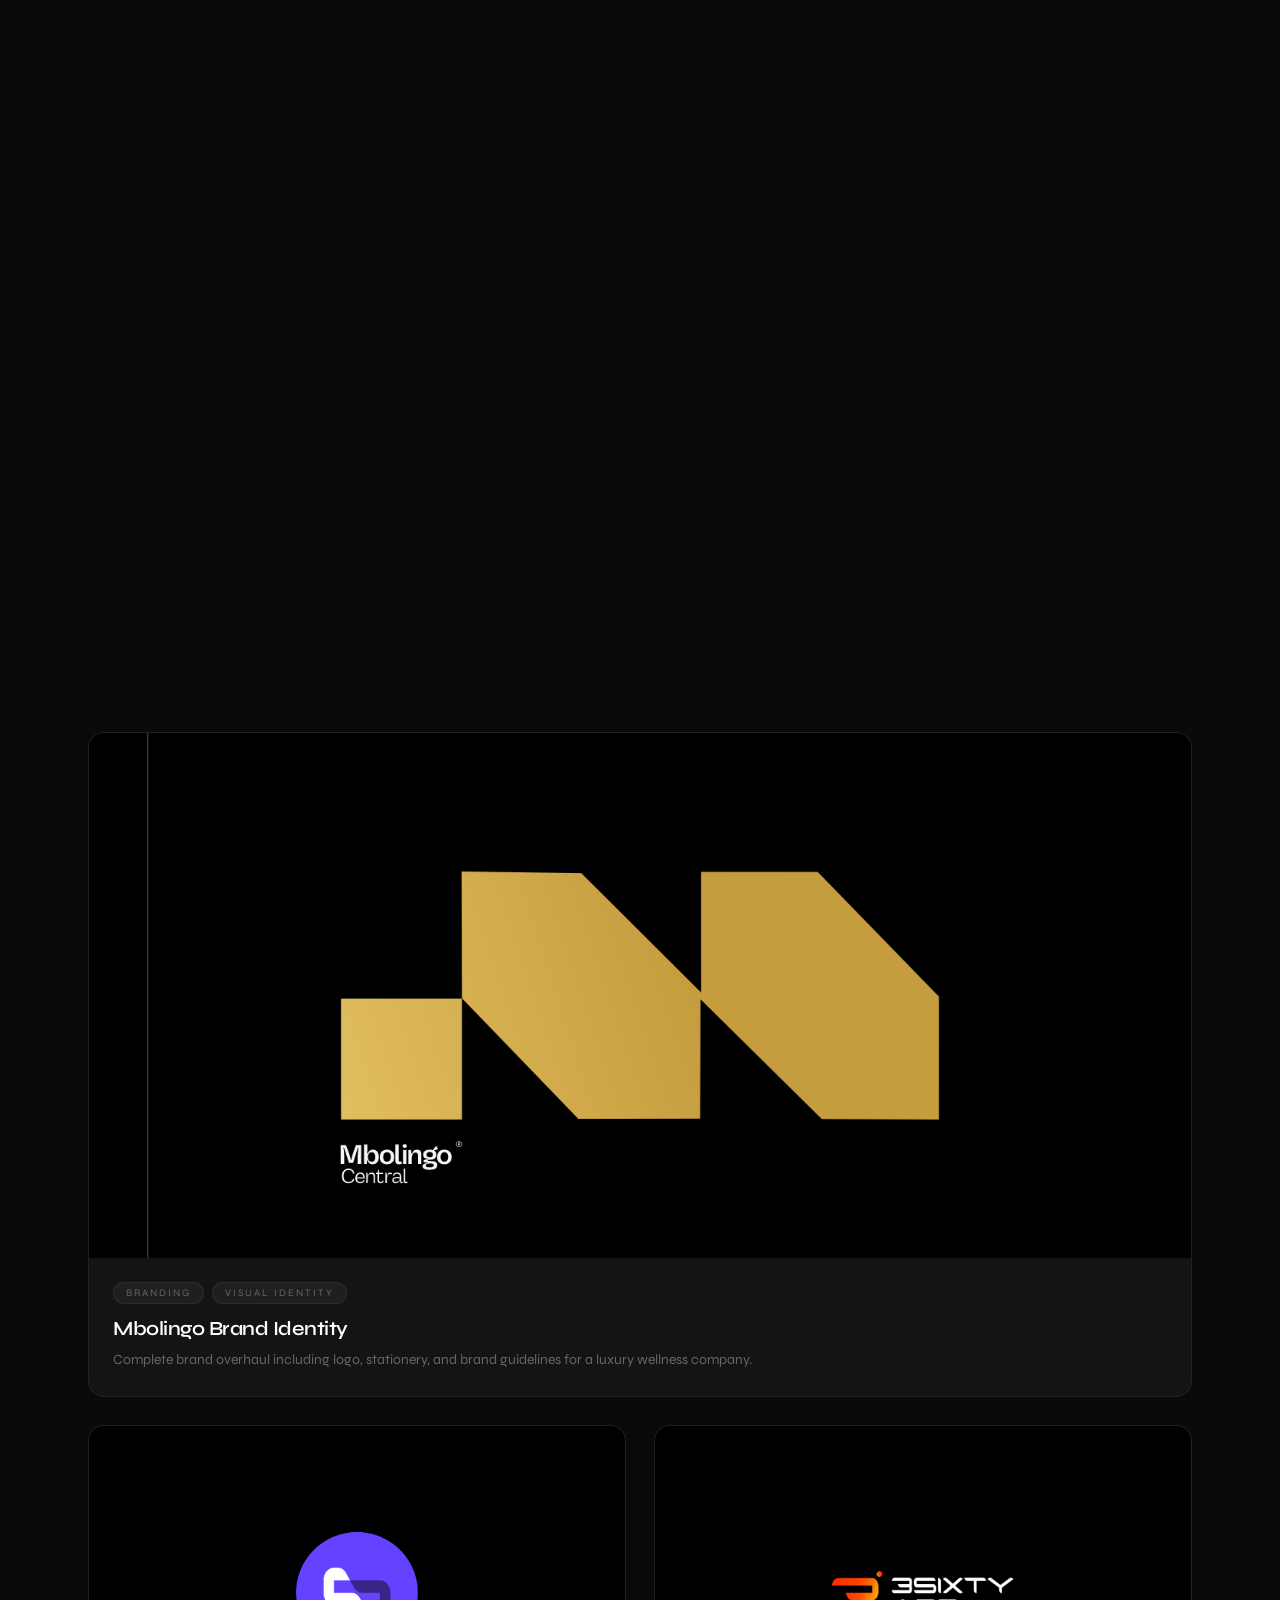
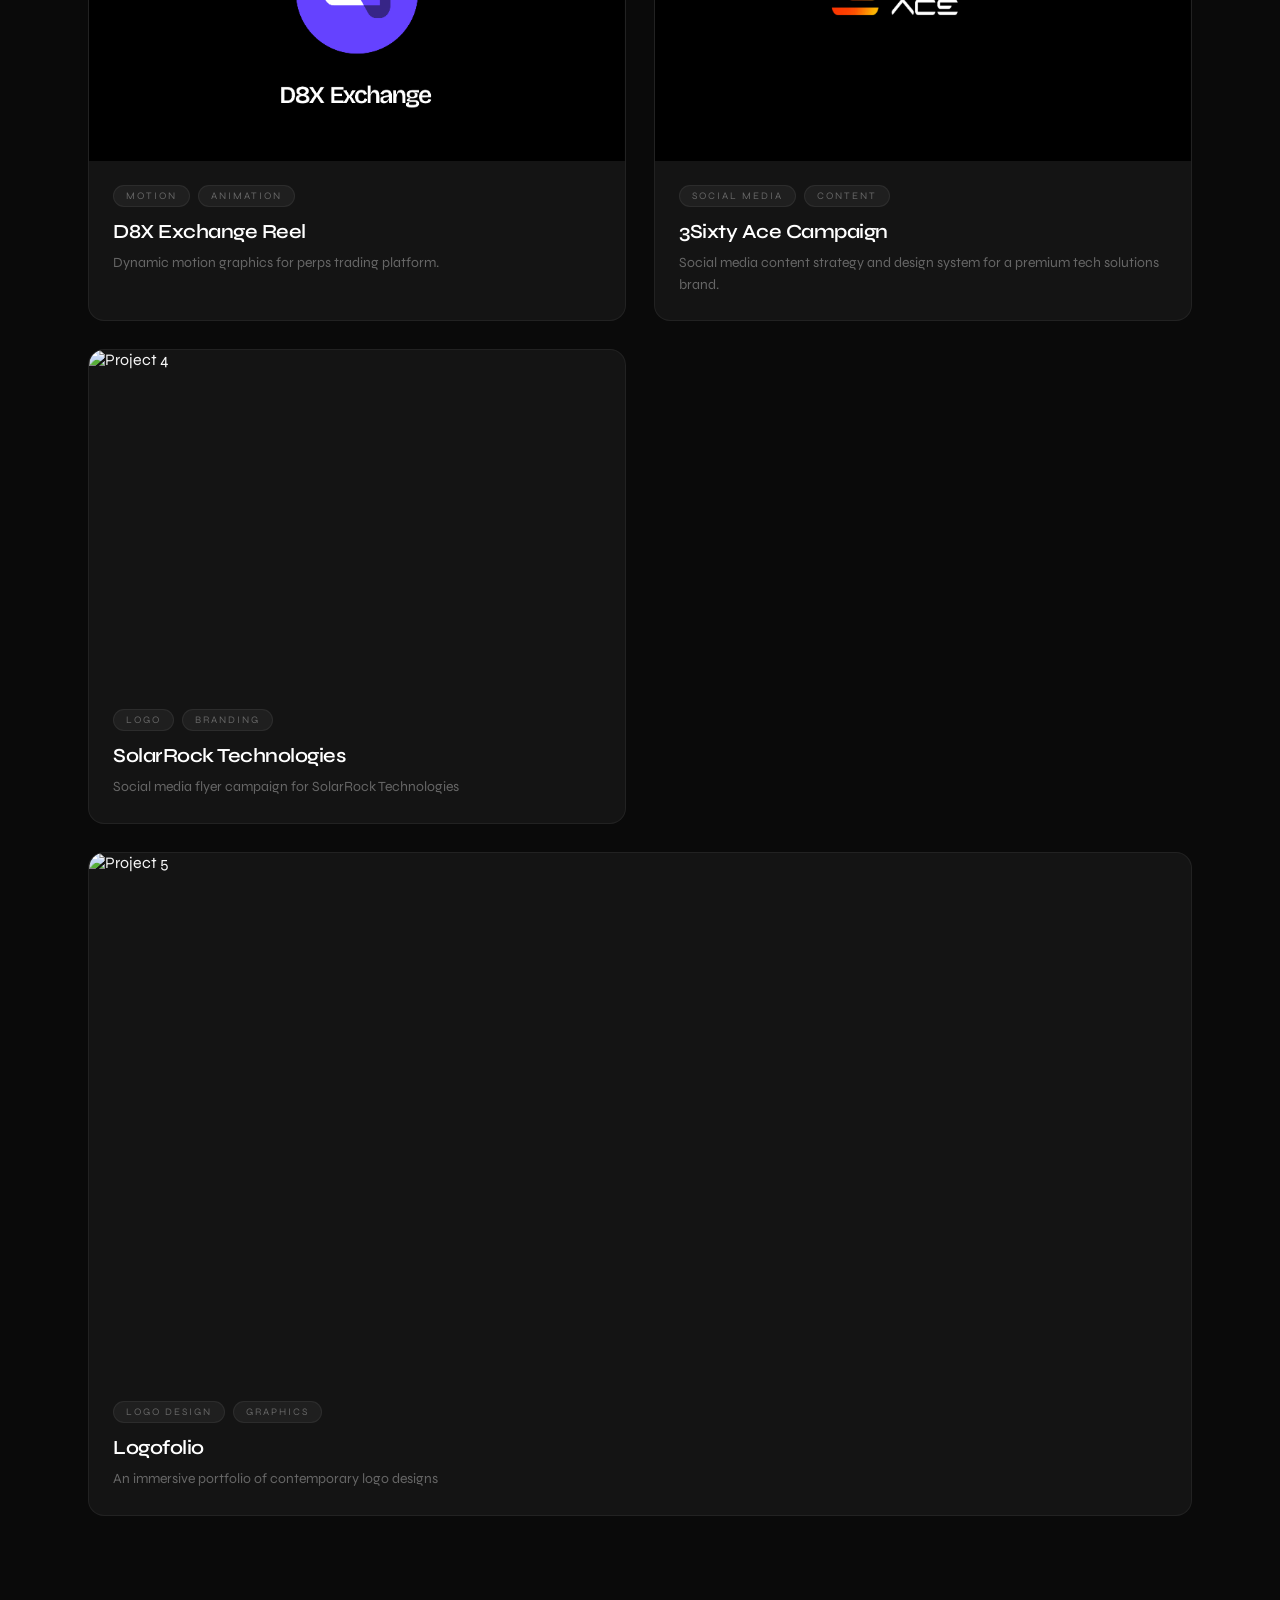
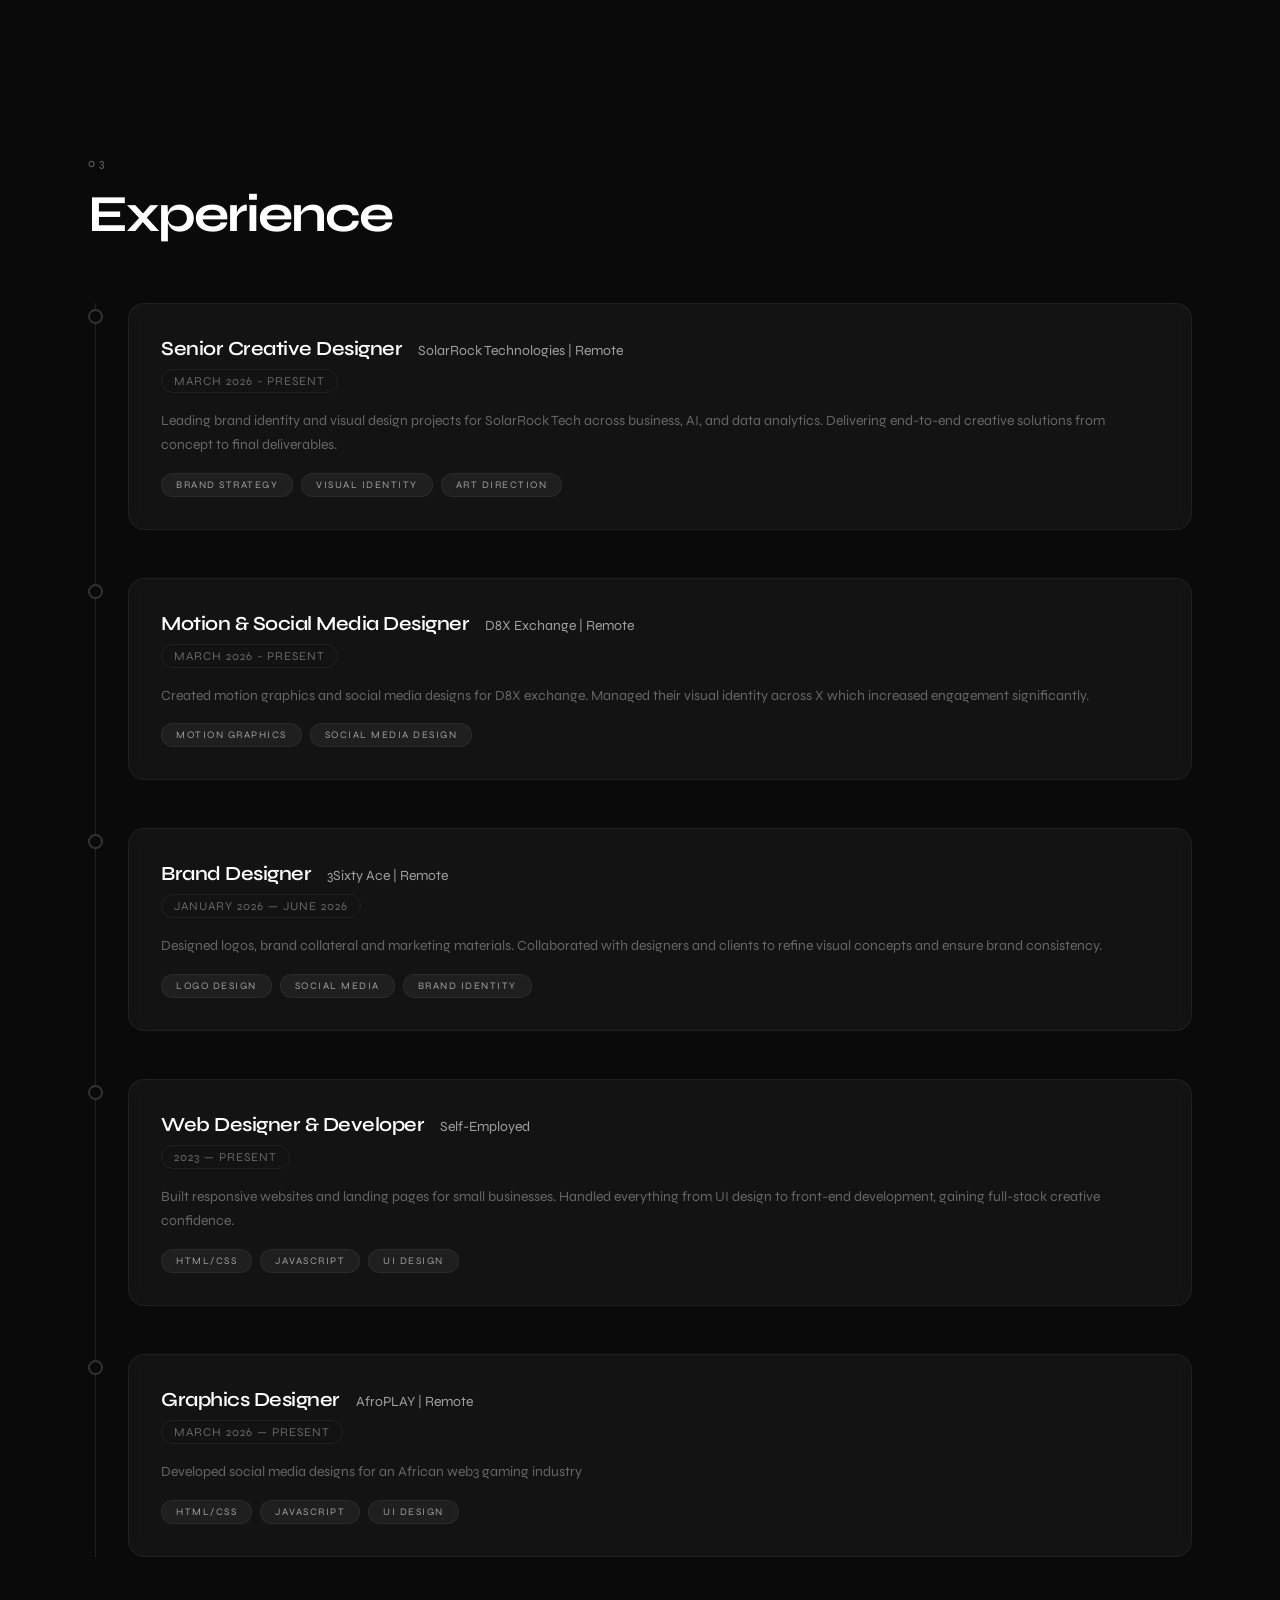
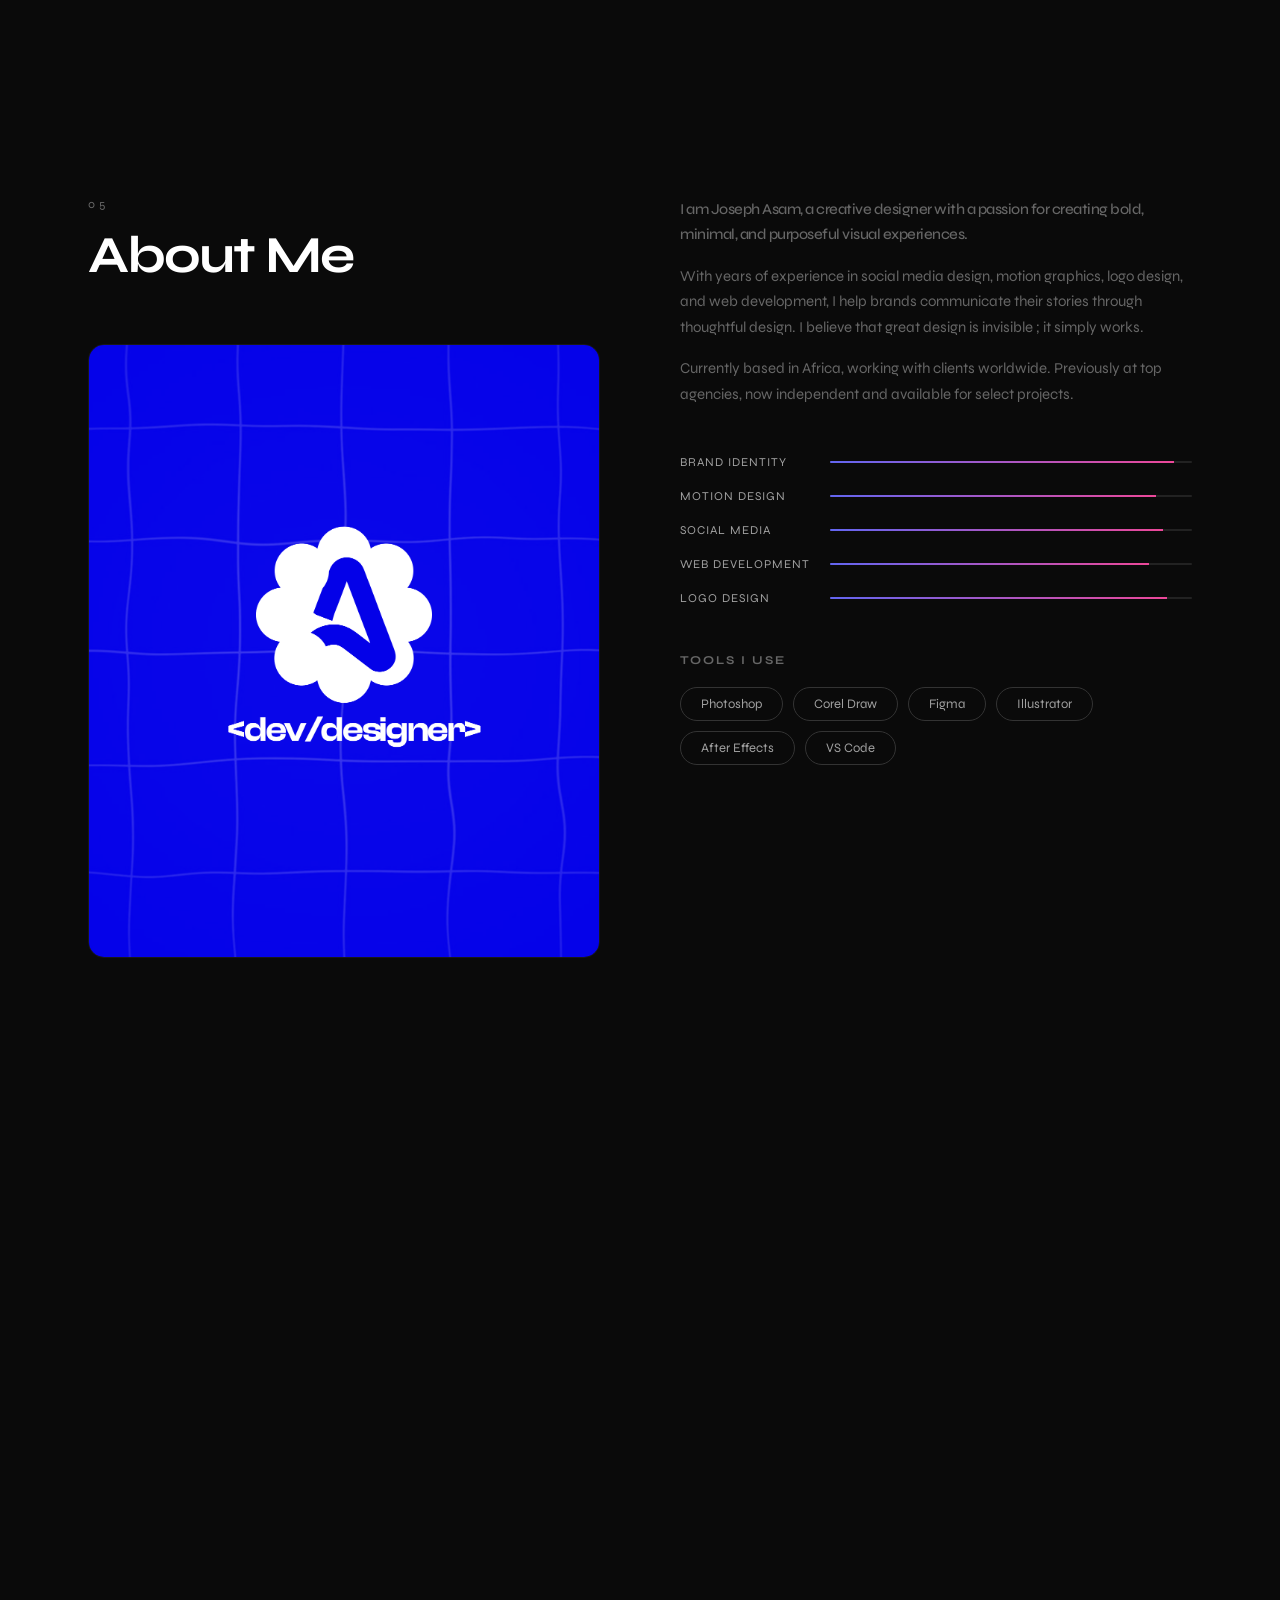
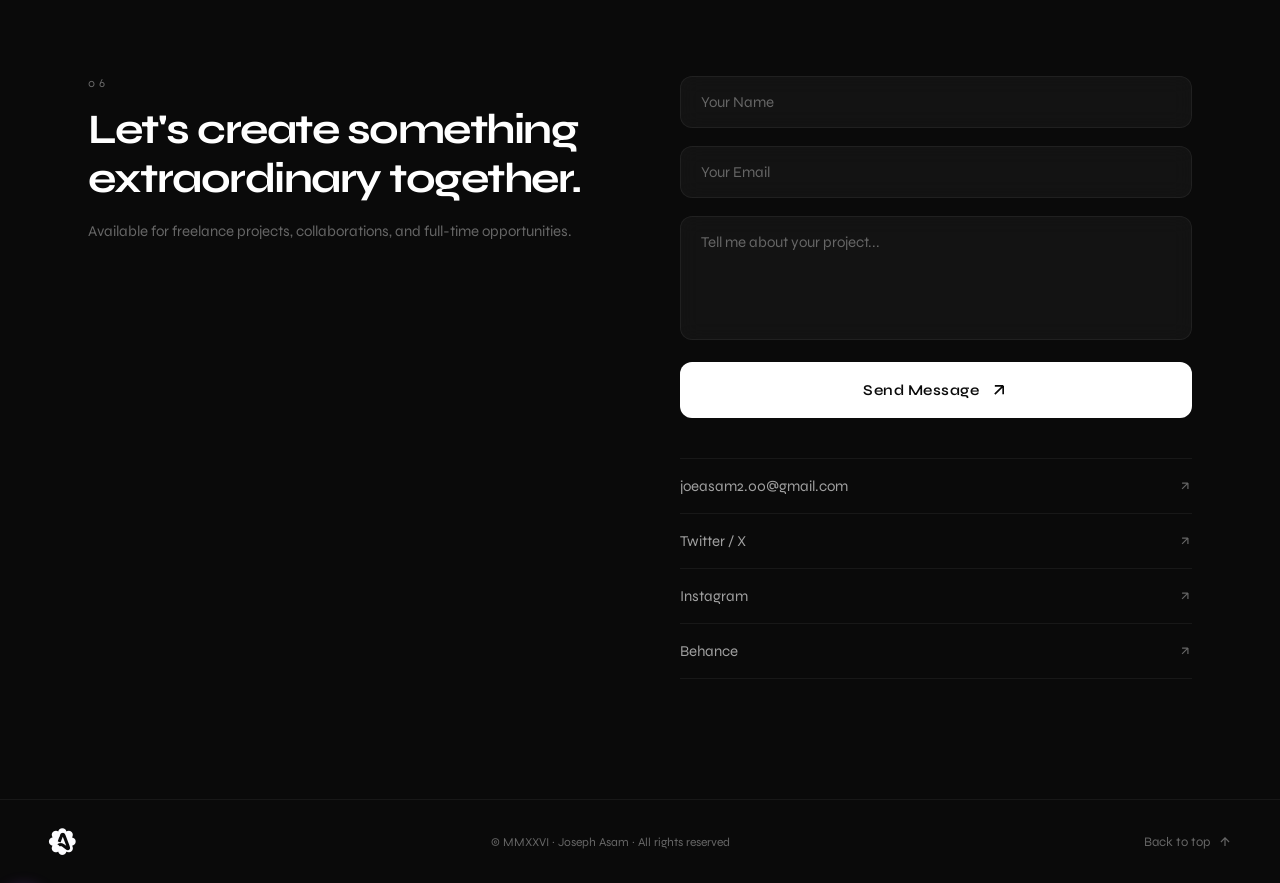
==== commit 5f3d5f92: "cleanurl" ====
--- a/index.html
+++ b/index.html
@@ -28,12 +28,12 @@
   <div class="glow-orb" id="glow-orb"></div>
 
   <header class="nav" id="nav">
-    <a href="index.html" class="nav-logo magnetic" data-strength="2"><img src="/me-logo.png" alt="" width="50px"></a>
+    <a href="/" class="nav-logo magnetic" data-strength="2"><img src="/me-logo.png" alt="" width="50px"></a>
     <nav class="nav-links" id="nav-links">
-      <a href="#work" class="nav-link magnetic" data-strength="20">Work</a>
-      <a href="#about" class="nav-link magnetic" data-strength="20">About</a>
-      <a href="#services" class="nav-link magnetic" data-strength="20">Services</a>
-      <a href="#contact" class="nav-link magnetic" data-strength="20">Contact</a>
+      <a href="/work" class="nav-link magnetic" data-strength="20">Work</a>
+      <a href="/about" class="nav-link magnetic" data-strength="20">About</a>
+      <a href="/services" class="nav-link magnetic" data-strength="20">Services</a>
+      <a href="/contact" class="nav-link magnetic" data-strength="20">Contact</a>
     </nav>
     <!-- <button class="nav-hamburger" id="nav-hamburger" aria-label="Toggle menu">
       <span class="hamburger-line"></span>
@@ -401,7 +401,7 @@
             <p>With years of experience in social media design, motion graphics, logo design, and web development, I
               help brands communicate their stories through thoughtful design. I believe that great design is invisible
               ; it simply works.</p>
-            <p>Currently based in Lagos, Nigeria, working with clients worldwide. Previously at top agencies, now
+            <p>Currently based in Africa, working with clients worldwide. Previously at top agencies, now
               independent and available for select projects.</p>
           </div>
           <div class="about-skills anim-reveal">
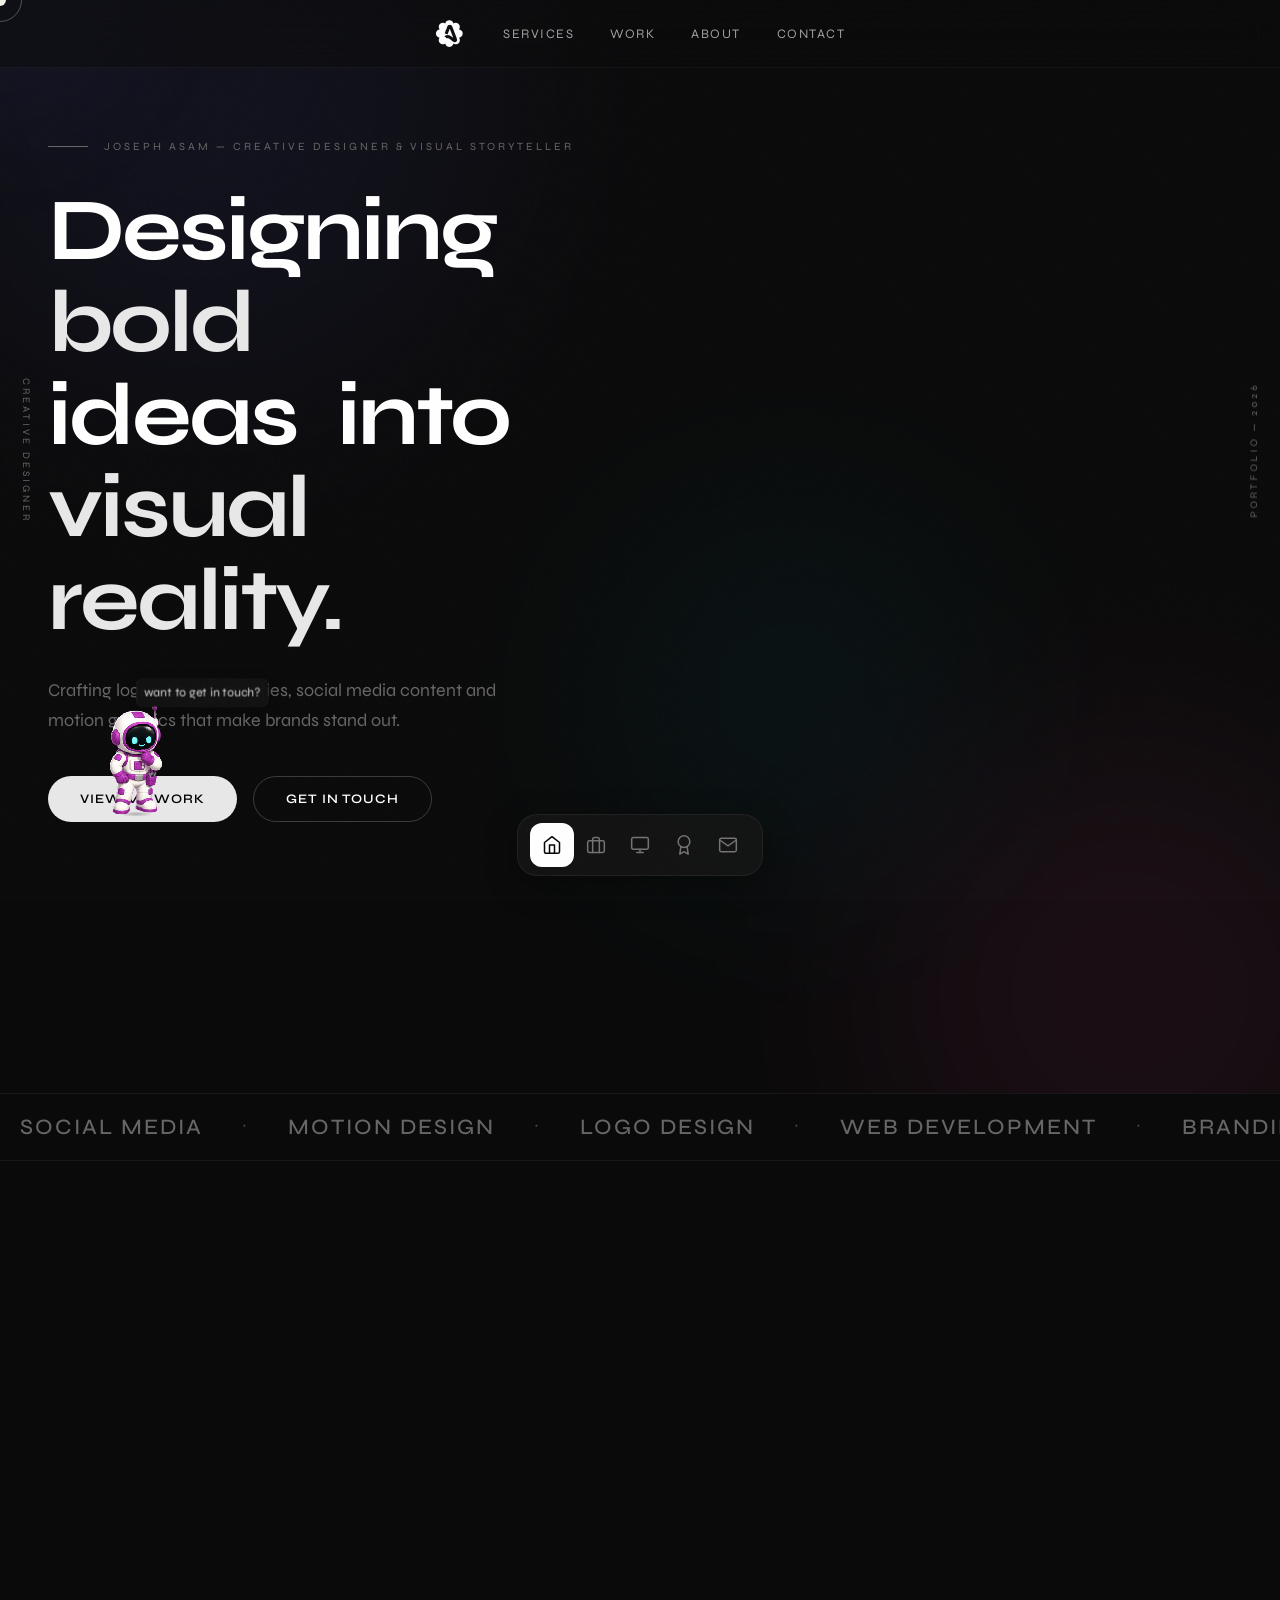
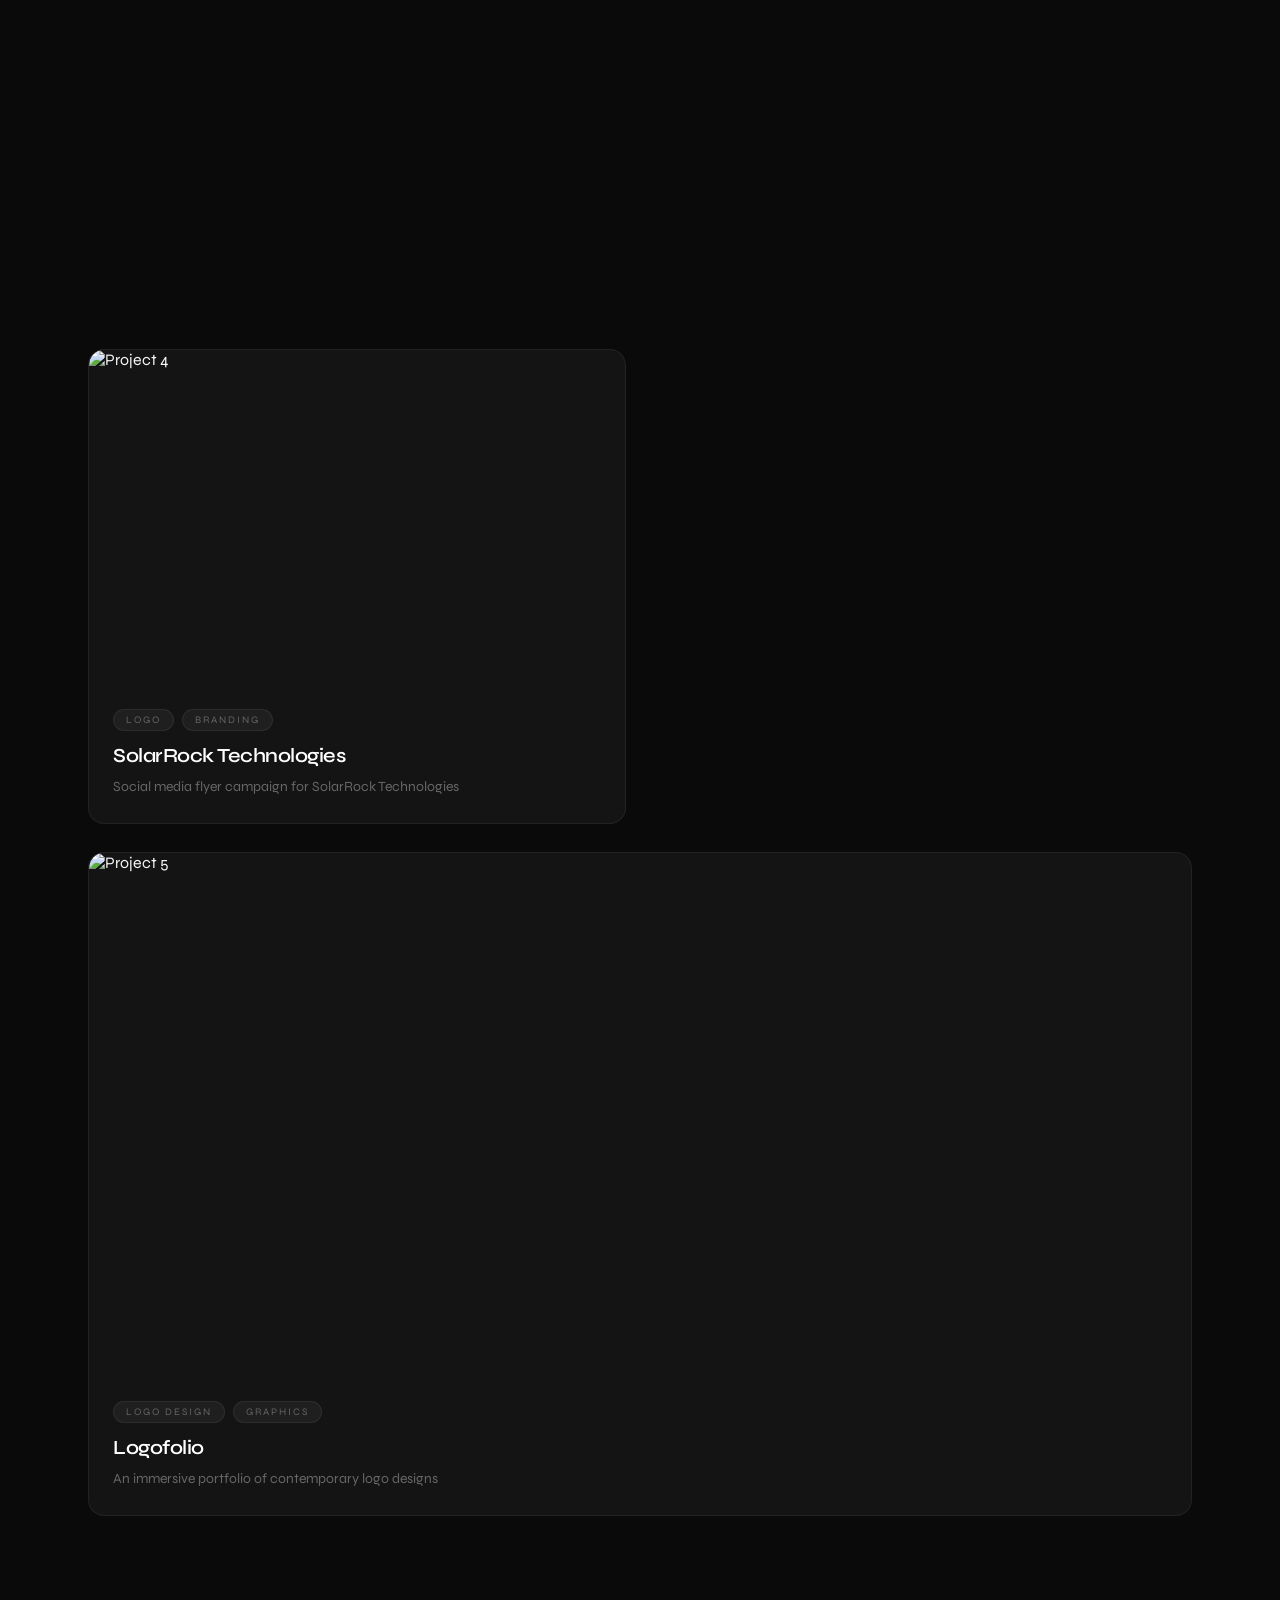
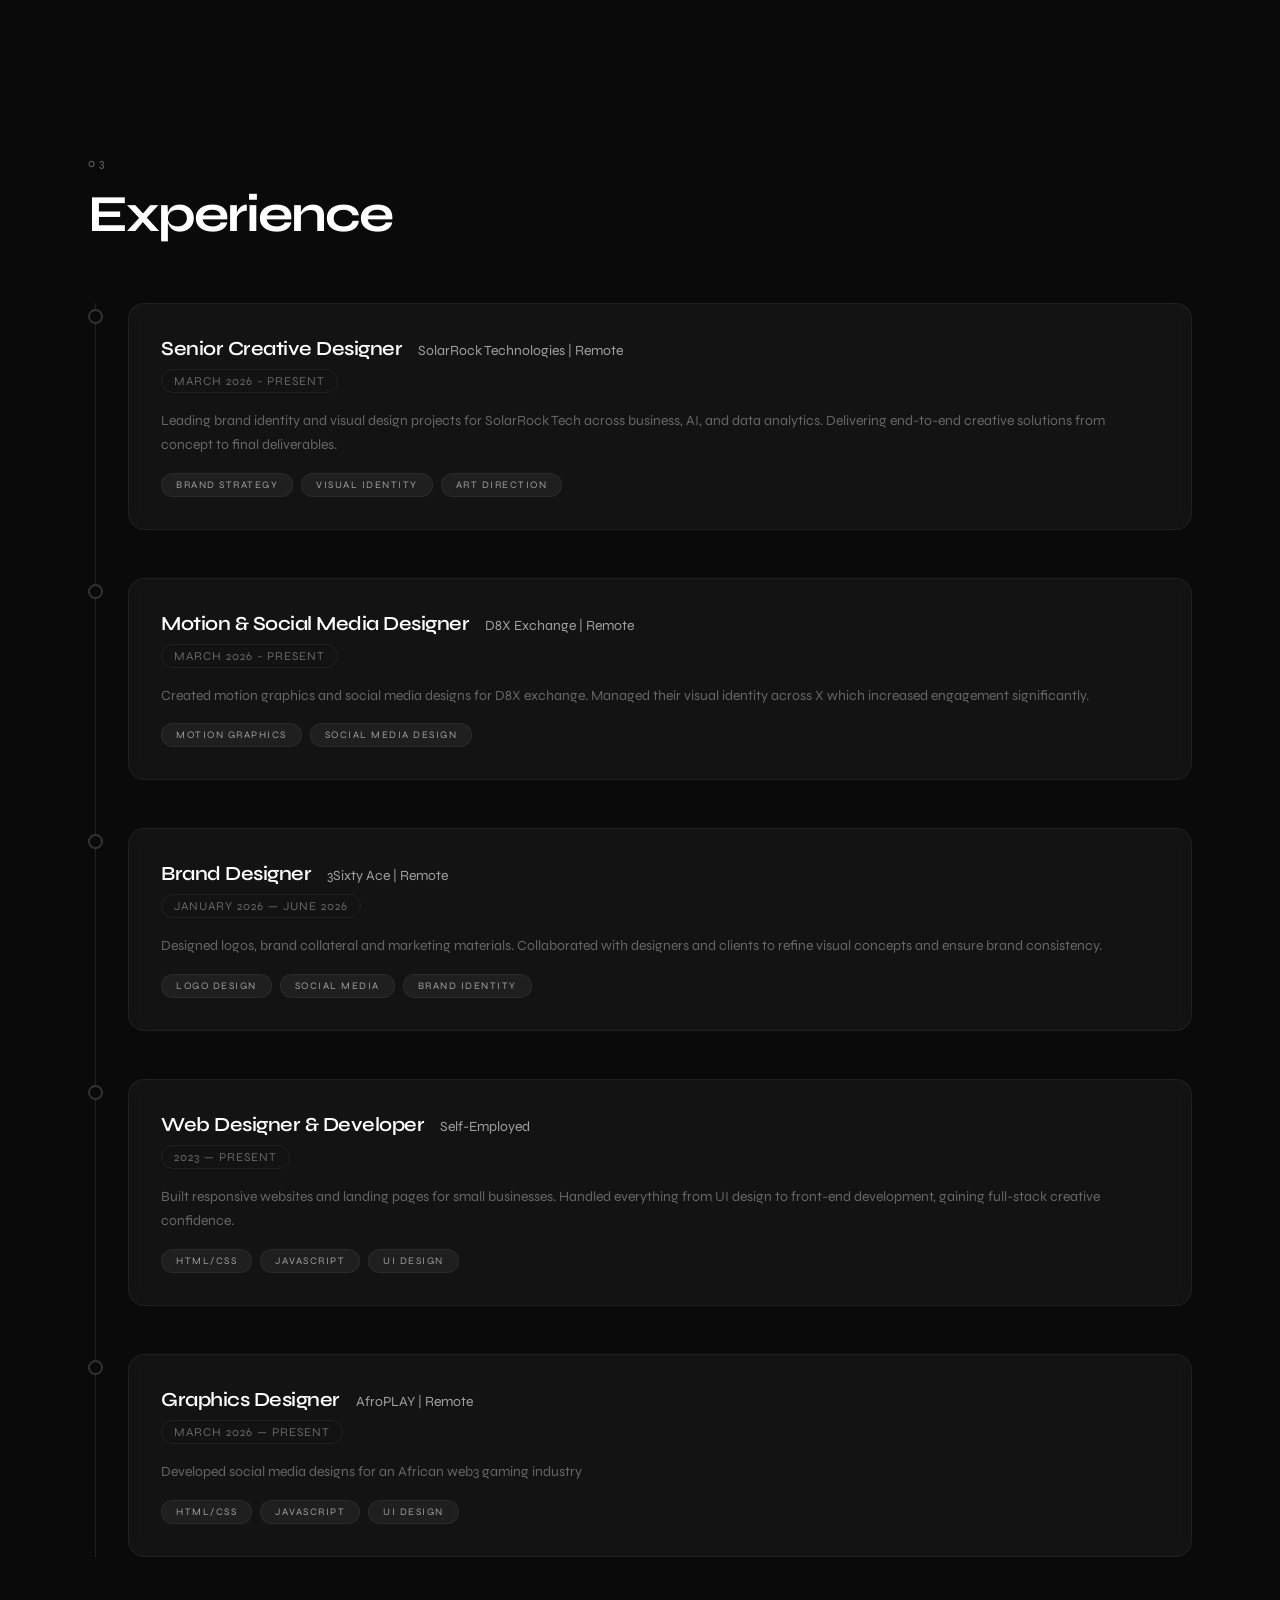
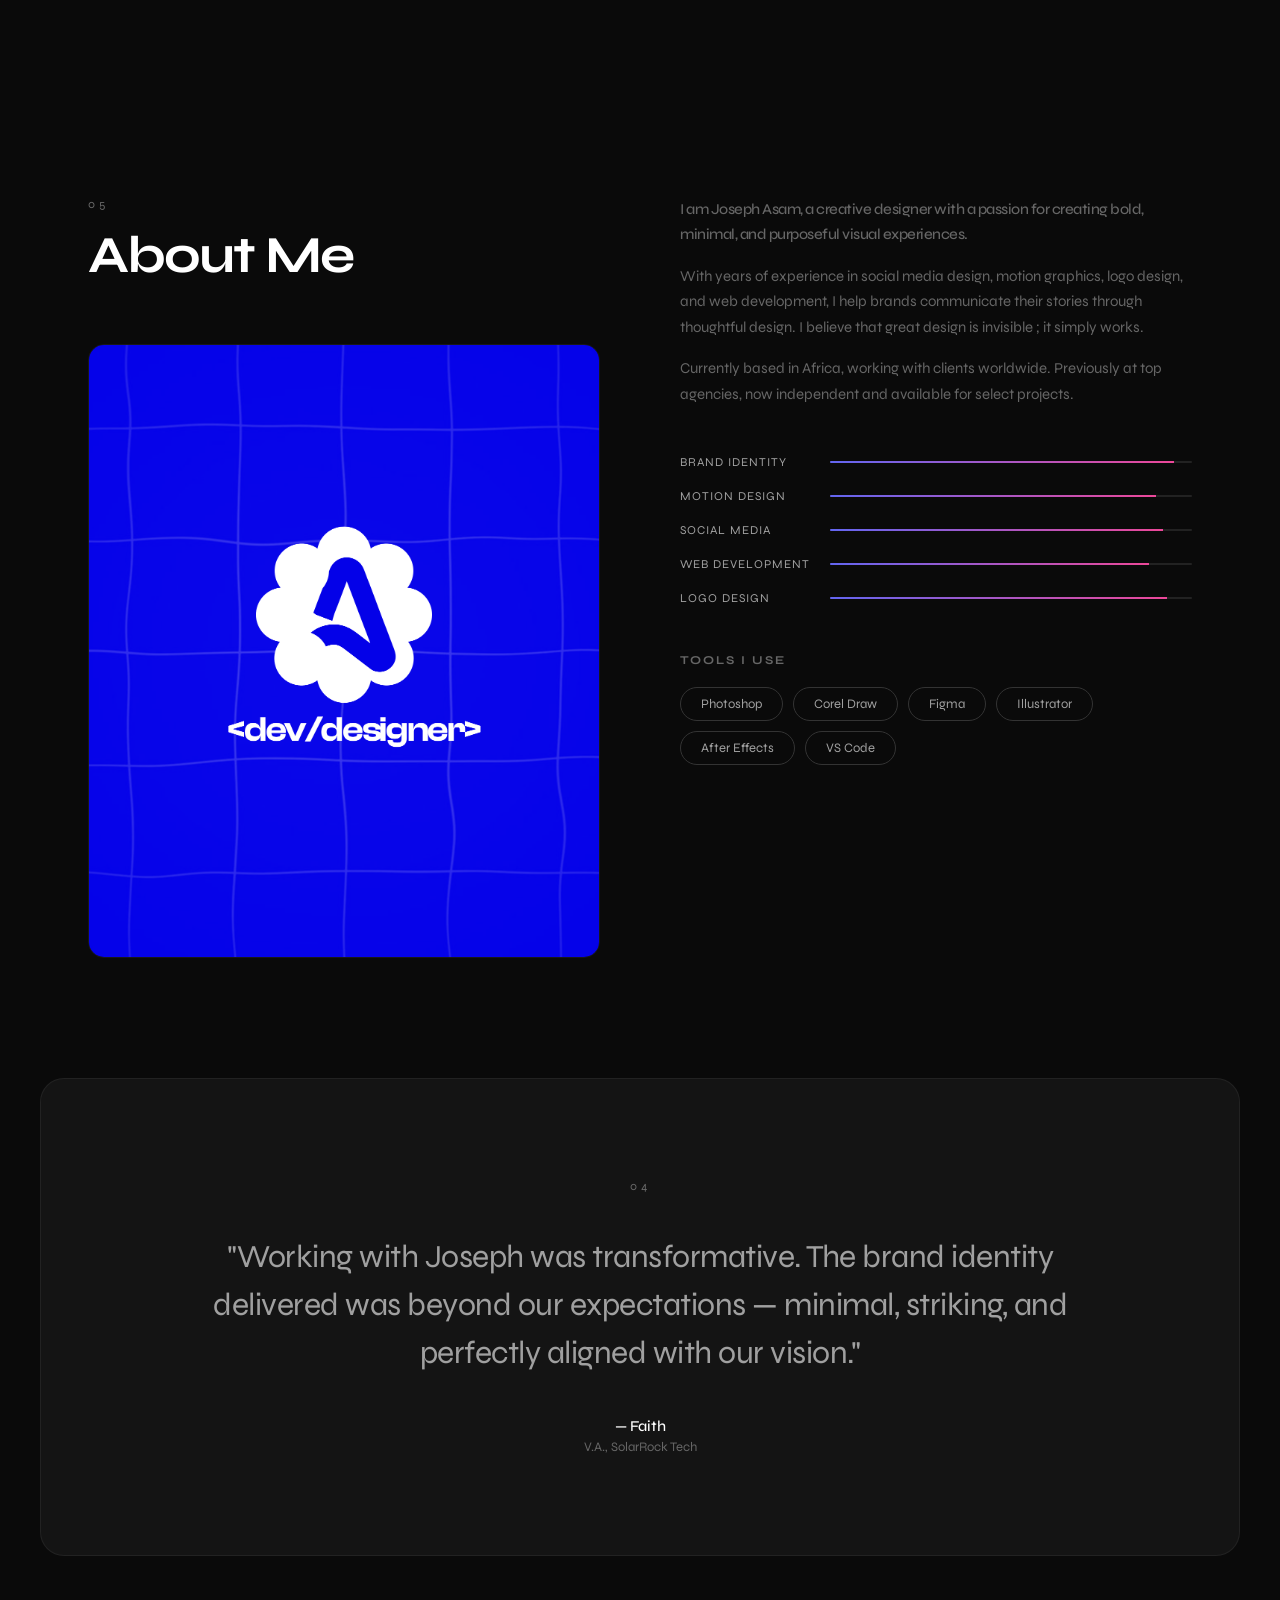
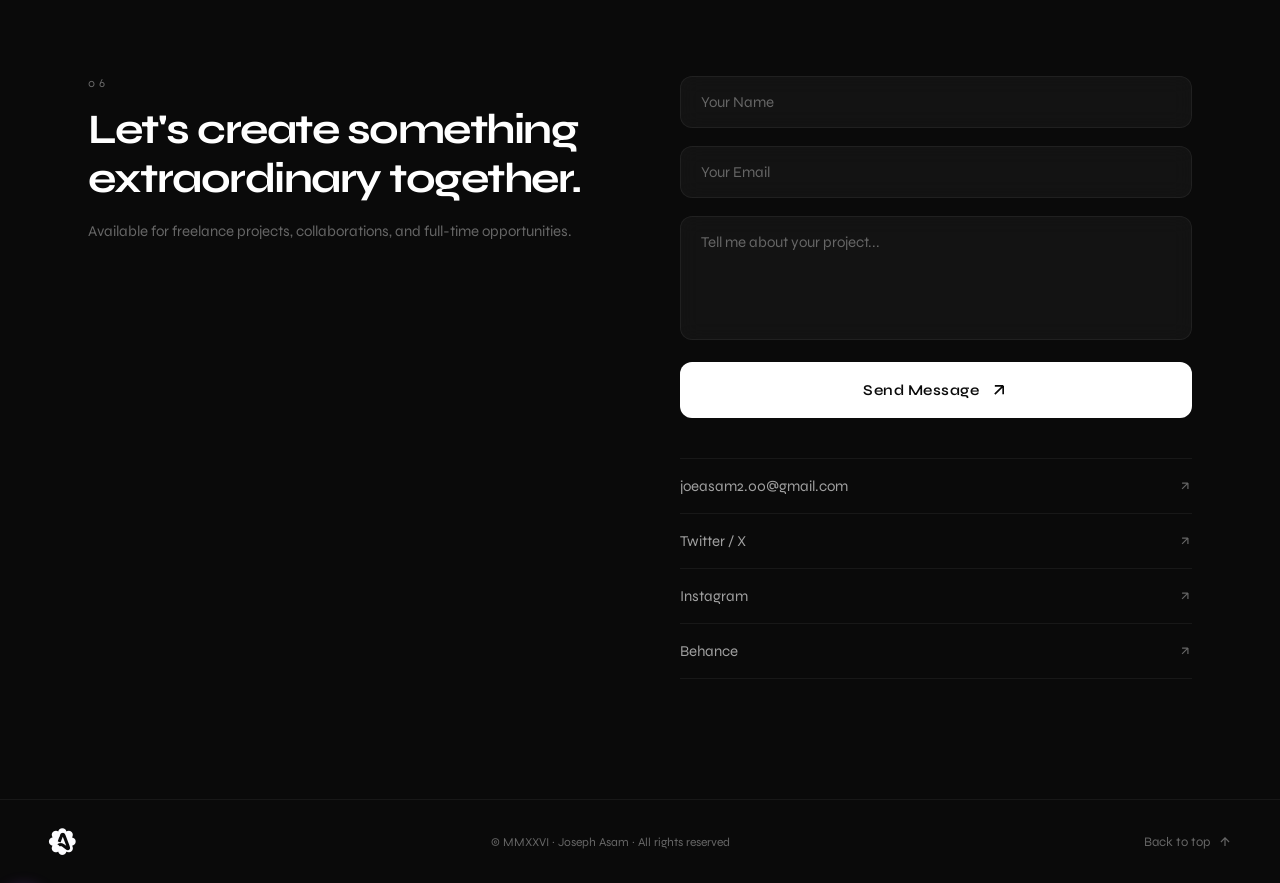
==== commit 293c978f: "new" ====
--- a/index.html
+++ b/index.html
@@ -30,10 +30,10 @@
   <header class="nav" id="nav">
     <a href="/" class="nav-logo magnetic" data-strength="2"><img src="/me-logo.png" alt="" width="50px"></a>
     <nav class="nav-links" id="nav-links">
-      <a href="/work" class="nav-link magnetic" data-strength="20">Work</a>
-      <a href="/about" class="nav-link magnetic" data-strength="20">About</a>
-      <a href="/services" class="nav-link magnetic" data-strength="20">Services</a>
-      <a href="/contact" class="nav-link magnetic" data-strength="20">Contact</a>
+      <a href="#services" class="nav-link magnetic" data-strength="20">Services</a>
+      <a href="#work" class="nav-link magnetic" data-strength="20">Work</a>
+      <a href="#about" class="nav-link magnetic" data-strength="20">About</a>
+      <a href="#contact" class="nav-link magnetic" data-strength="20">Contact</a>
     </nav>
     <!-- <button class="nav-hamburger" id="nav-hamburger" aria-label="Toggle menu">
       <span class="hamburger-line"></span>
--- a/styles.css
+++ b/styles.css
@@ -2586,7 +2586,7 @@
 .joubot-character {
   position: relative;
   width: 192px;
-  height: 208px;
+  height: 192px;
   transform-origin: center center;
   transition: transform .005s linear;
   transform: scale(0.55);
